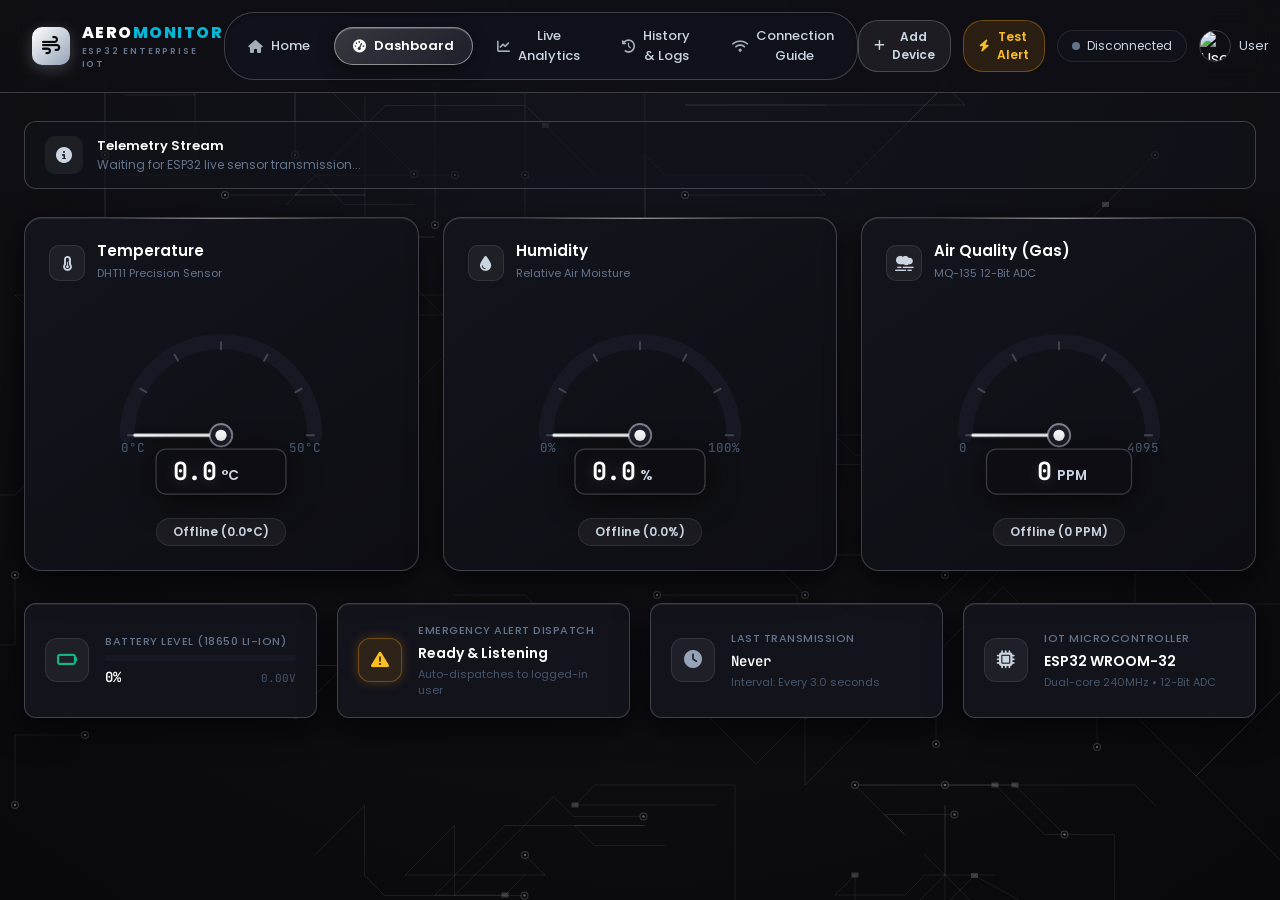
==== dashboard.html @ 39b9237c "Add files via upload" ====
<!DOCTYPE html>
<html lang="en">
<head>
    <meta charset="UTF-8">
    <meta name="viewport" content="width=device-width, initial-scale=1.0">
    <title>Air Quality Monitor - Enterprise Dashboard</title>
    <!-- Google Fonts -->
    <link href="https://fonts.googleapis.com/css2?family=Poppins:wght@300;400;500;600;700;800&family=JetBrains+Mono:wght@400;600;700&display=swap" rel="stylesheet">
    <!-- FontAwesome Icons -->
    <link rel="stylesheet" href="https://cdnjs.cloudflare.com/ajax/libs/font-awesome/6.5.0/css/all.min.css">
    <!-- Chart.js for Real-Time & Historical Graphs -->
    <script src="https://cdn.jsdelivr.net/npm/chart.js@4.4.2/dist/chart.umd.min.js"></script>
    <!-- EmailJS SDK -->
    <script type="text/javascript" src="https://cdn.jsdelivr.net/npm/@emailjs/browser@4/dist/email.min.js"></script>
    <link rel="stylesheet" href="css/style.css">
</head>
<body class="dashboard-page theme-silver" id="dashboardBody">
    <!-- Interactive Silver PCB Trace Canvas (Highlights Under Cursor) -->
    <canvas id="pcbCircuitCanvas" class="pcb-circuit-canvas"></canvas>

    <!-- Top Emergency Strobe Banner (Triggers in Black & Red Mode) -->
    <div class="emergency-bar" id="emergencyBar">
        <div class="emergency-content">
            <span class="emergency-siren"><i class="fas fa-triangle-exclamation"></i></span>
            <div class="emergency-text-group">
                <strong id="emergencyTitle">CRITICAL AIR EMERGENCY DETECTED!</strong>
                <span id="emergencySub">Dangerous environmental levels measured. Emergency alert dispatched to your email.</span>
            </div>
            <div class="emergency-actions">
                <button class="emergency-btn mute-btn" id="muteAlarmBtn" onclick="toggleMuteAudio()">
                    <i class="fas fa-volume-high" id="muteIcon"></i> <span id="muteText">Mute</span>
                </button>
            </div>
        </div>
    </div>

    <!-- Top Navigation Bar (Obsidian & Metallic Silver) -->
    <nav class="navbar" id="topNavbar">
        <div class="nav-brand">
            <div class="brand-logo-hex">
                <i class="fas fa-wind" id="brandIcon"></i>
            </div>
            <div class="brand-text">
                <span class="brand-title">AERO<span class="brand-highlight">MONITOR</span></span>
                <span class="brand-subtitle">ESP32 ENTERPRISE IOT</span>
            </div>
        </div>

        <!-- Center Navigation Tabs (Pill System) -->
        <div class="nav-tabs" id="navTabsContainer">
            <a href="index.html" class="nav-tab" style="text-decoration: none;" title="Return to Overview Home Page">
                <i class="fas fa-house"></i> <span>Home</span>
            </a>
            <button class="nav-tab active" id="tabDashboardBtn" onclick="switchDashboardTab('dashboard')">
                <i class="fas fa-gauge-high"></i> <span>Dashboard</span>
            </button>
            <button class="nav-tab" id="tabLiveStatsBtn" onclick="switchDashboardTab('liveStats')">
                <i class="fas fa-chart-line"></i> <span>Live Analytics</span>
            </button>
            <button class="nav-tab" id="tabHistoryBtn" onclick="switchDashboardTab('history')">
                <i class="fas fa-clock-rotate-left"></i> <span>History & Logs</span>
            </button>
            <button class="nav-tab" id="tabInstructionsBtn" onclick="switchDashboardTab('instructions')">
                <i class="fas fa-wifi"></i> <span>Connection Guide</span>
            </button>
        </div>

        <!-- Right Action Controls -->
        <div class="nav-right">
            <!-- Add Device Action Shortcut -->
            <button class="action-pill-btn add-device-btn" id="addDeviceBtn" onclick="switchDashboardTab('instructions')" title="Connect or pair a new device">
                <i class="fas fa-plus"></i> <span>Add Device</span>
            </button>

            <!-- Test Emergency Mode Simulation Toggle -->
            <button class="action-pill-btn sim-btn" id="simEmergencyBtn" onclick="toggleEmergencySimulation()" title="Preview Emergency Black & Red UI">
                <i class="fas fa-bolt"></i> <span>Test Alert</span>
            </button>

            <!-- Real-time Connection Status Indicator -->
            <div class="connection-status" id="connectionStatus">
                <span class="status-dot offline" id="mainStatusDot"></span>
                <span class="status-text" id="mainStatusText">Disconnected</span>
            </div>

            <!-- User Profile Box -->
            <div class="user-info" id="userInfo">
                <img id="userPhoto" src="https://ui-avatars.com/api/?name=User&background=1e293b&color=cbd5e1" alt="User" class="user-avatar">
                <span id="userName" class="user-name">User</span>
            </div>

            <!-- Logout Button -->
            <button class="logout-btn" onclick="signOutUser()" title="Sign Out">
                <i class="fas fa-right-from-bracket"></i>
            </button>
        </div>
    </nav>

    <!-- Main Content Area -->
    <main class="dashboard-content">

        <!-- ============================================
             TAB 1: LIVE DASHBOARD VIEW (GAUGES & SENSORS)
             ============================================ -->
        <div class="tab-pane active" id="viewDashboard">
            
            <!-- Real-time Status Banner -->
            <div class="status-banner" id="statusBanner">
                <div class="banner-icon-box">
                    <i class="fas fa-circle-info" id="bannerIcon"></i>
                </div>
                <div class="banner-text-box">
                    <strong id="bannerHeadline">Telemetry Stream</strong>
                    <span id="statusMessage">Waiting for ESP32 live sensor transmission...</span>
                </div>
            </div>

            <!-- Speedometer Gauges Section (Black & Metallic Silver Bezel) -->
            <section class="gauges-section">

                <!-- Temperature Speedometer Gauge -->
                <div class="gauge-card" id="tempCard">
                    <div class="card-metallic-glow"></div>
                    <div class="gauge-card-header">
                        <div class="gauge-header-left">
                            <span class="gauge-card-icon temp-icon"><i class="fas fa-temperature-half"></i></span>
                            <div class="gauge-title-group">
                                <h3>Temperature</h3>
                                <span class="gauge-subtitle">DHT11 Precision Sensor</span>
                            </div>
                        </div>
                        <span class="alert-indicator" id="tempAlertIndicator"><i class="fas fa-triangle-exclamation"></i> OVERHEAT</span>
                    </div>

                    <!-- Speedometer Arc & Needle Component -->
                    <div class="gauge-wrapper">
                        <svg class="gauge-svg" viewBox="0 0 200 160">
                            <defs>
                                <linearGradient id="silverBezelGrad" x1="0%" y1="0%" x2="100%" y2="100%">
                                    <stop offset="0%" stop-color="#ffffff" stop-opacity="0.3"/>
                                    <stop offset="50%" stop-color="#94a3b8" stop-opacity="0.1"/>
                                    <stop offset="100%" stop-color="#ffffff" stop-opacity="0.2"/>
                                </linearGradient>
                                <filter id="needleGlowSilver" x="-50%" y="-50%" width="200%" height="200%">
                                    <feDropShadow dx="0" dy="0" stdDeviation="2" flood-color="#ffffff" flood-opacity="0.6"/>
                                </filter>
                            </defs>

                            <!-- Outer Bezel Ring -->
                            <path class="gauge-bezel" d="M 21 105 A 79 79 0 0 1 179 105" />

                            <!-- Background Gauge Track -->
                            <path class="gauge-bg" d="M 25 105 A 75 75 0 0 1 175 105" />

                            <!-- Speedometer Graduation Tick Marks (30 deg intervals) -->
                            <g class="gauge-ticks">
                                <line x1="25" y1="105" x2="32" y2="105" class="tick" />
                                <line x1="35.0" y1="67.5" x2="41.1" y2="71.0" class="tick" />
                                <line x1="62.5" y1="40.0" x2="66.0" y2="46.1" class="tick" />
                                <line x1="100" y1="30" x2="100" y2="37" class="tick" />
                                <line x1="137.5" y1="40.0" x2="134.0" y2="46.1" class="tick" />
                                <line x1="165.0" y1="67.5" x2="158.9" y2="71.0" class="tick" />
                                <line x1="175" y1="105" x2="168" y2="105" class="tick" />
                            </g>

                            <!-- Active Value Filled Arc -->
                            <path class="gauge-fill temp-fill" id="tempFill" d="M 25 105 A 75 75 0 0 1 175 105" />

                            <!-- Rotating Speedometer Needle with Chrome Hub -->
                            <line class="gauge-needle" id="tempNeedle" x1="100" y1="105" x2="100" y2="36" />
                            <circle class="gauge-center-outer" cx="100" cy="105" r="9" />
                            <circle class="gauge-center" cx="100" cy="105" r="4.5" />

                            <!-- Min / Max Calibration Legend -->
                            <text x="20" y="118" class="gauge-scale-label">0°C</text>
                            <text x="180" y="118" class="gauge-scale-label" text-anchor="end">50°C</text>

                            <!-- Perfectly Centered Digital Readout Display Plate -->
                            <g class="gauge-readout-plate">
                                <rect x="48" y="116" width="104" height="36" rx="8" class="gauge-display-plate" />
                                <text x="96" y="141" class="gauge-display-val font-mono" id="tempValue" text-anchor="end">0.0</text>
                                <text x="100" y="141" class="gauge-display-unit" text-anchor="start">°C</text>
                            </g>
                        </svg>
                    </div>

                    <!-- Status Evaluation Badge -->
                    <div class="gauge-footer">
                        <span class="gauge-status" id="tempStatus">Offline (0.0°C)</span>
                    </div>
                </div>

                <!-- Humidity Speedometer Gauge -->
                <div class="gauge-card" id="humidCard">
                    <div class="card-metallic-glow"></div>
                    <div class="gauge-card-header">
                        <div class="gauge-header-left">
                            <span class="gauge-card-icon humid-icon"><i class="fas fa-droplet"></i></span>
                            <div class="gauge-title-group">
                                <h3>Humidity</h3>
                                <span class="gauge-subtitle">Relative Air Moisture</span>
                            </div>
                        </div>
                        <span class="alert-indicator" id="humidAlertIndicator"><i class="fas fa-triangle-exclamation"></i> HIGH</span>
                    </div>

                    <div class="gauge-wrapper">
                        <svg class="gauge-svg" viewBox="0 0 200 160">
                            <!-- Outer Bezel Ring -->
                            <path class="gauge-bezel" d="M 21 105 A 79 79 0 0 1 179 105" />

                            <!-- Background Gauge Track -->
                            <path class="gauge-bg" d="M 25 105 A 75 75 0 0 1 175 105" />

                            <!-- Speedometer Graduation Tick Marks -->
                            <g class="gauge-ticks">
                                <line x1="25" y1="105" x2="32" y2="105" class="tick" />
                                <line x1="35.0" y1="67.5" x2="41.1" y2="71.0" class="tick" />
                                <line x1="62.5" y1="40.0" x2="66.0" y2="46.1" class="tick" />
                                <line x1="100" y1="30" x2="100" y2="37" class="tick" />
                                <line x1="137.5" y1="40.0" x2="134.0" y2="46.1" class="tick" />
                                <line x1="165.0" y1="67.5" x2="158.9" y2="71.0" class="tick" />
                                <line x1="175" y1="105" x2="168" y2="105" class="tick" />
                            </g>

                            <!-- Active Value Filled Arc -->
                            <path class="gauge-fill humid-fill" id="humidFill" d="M 25 105 A 75 75 0 0 1 175 105" />

                            <!-- Rotating Speedometer Needle with Chrome Hub -->
                            <line class="gauge-needle" id="humidNeedle" x1="100" y1="105" x2="100" y2="36" />
                            <circle class="gauge-center-outer" cx="100" cy="105" r="9" />
                            <circle class="gauge-center" cx="100" cy="105" r="4.5" />

                            <!-- Min / Max Calibration Legend -->
                            <text x="20" y="118" class="gauge-scale-label">0%</text>
                            <text x="180" y="118" class="gauge-scale-label" text-anchor="end">100%</text>

                            <!-- Perfectly Centered Digital Readout Display Plate -->
                            <g class="gauge-readout-plate">
                                <rect x="48" y="116" width="104" height="36" rx="8" class="gauge-display-plate" />
                                <text x="96" y="141" class="gauge-display-val font-mono" id="humidValue" text-anchor="end">0.0</text>
                                <text x="100" y="141" class="gauge-display-unit" text-anchor="start">%</text>
                            </g>
                        </svg>
                    </div>

                    <div class="gauge-footer">
                        <span class="gauge-status" id="humidStatus">Offline (0.0%)</span>
                    </div>
                </div>

                <!-- Gas / Air Quality Speedometer Gauge -->
                <div class="gauge-card" id="gasCard">
                    <div class="card-metallic-glow"></div>
                    <div class="gauge-card-header">
                        <div class="gauge-header-left">
                            <span class="gauge-card-icon gas-icon"><i class="fas fa-smog"></i></span>
                            <div class="gauge-title-group">
                                <h3>Air Quality (Gas)</h3>
                                <span class="gauge-subtitle">MQ-135 12-Bit ADC</span>
                            </div>
                        </div>
                        <span class="alert-indicator" id="gasAlertIndicator"><i class="fas fa-skull-crossbones"></i> HAZARD</span>
                    </div>

                    <div class="gauge-wrapper">
                        <svg class="gauge-svg" viewBox="0 0 200 160">
                            <!-- Outer Bezel Ring -->
                            <path class="gauge-bezel" d="M 21 105 A 79 79 0 0 1 179 105" />

                            <!-- Background Gauge Track -->
                            <path class="gauge-bg" d="M 25 105 A 75 75 0 0 1 175 105" />

                            <!-- Speedometer Graduation Tick Marks -->
                            <g class="gauge-ticks">
                                <line x1="25" y1="105" x2="32" y2="105" class="tick" />
                                <line x1="35.0" y1="67.5" x2="41.1" y2="71.0" class="tick" />
                                <line x1="62.5" y1="40.0" x2="66.0" y2="46.1" class="tick" />
                                <line x1="100" y1="30" x2="100" y2="37" class="tick" />
                                <line x1="137.5" y1="40.0" x2="134.0" y2="46.1" class="tick" />
                                <line x1="165.0" y1="67.5" x2="158.9" y2="71.0" class="tick" />
                                <line x1="175" y1="105" x2="168" y2="105" class="tick" />
                            </g>

                            <!-- Active Value Filled Arc -->
                            <path class="gauge-fill gas-fill" id="gasFill" d="M 25 105 A 75 75 0 0 1 175 105" />

                            <!-- Rotating Speedometer Needle with Chrome Hub -->
                            <line class="gauge-needle" id="gasNeedle" x1="100" y1="105" x2="100" y2="36" />
                            <circle class="gauge-center-outer" cx="100" cy="105" r="9" />
                            <circle class="gauge-center" cx="100" cy="105" r="4.5" />

                            <!-- Min / Max Calibration Legend -->
                            <text x="20" y="118" class="gauge-scale-label">0</text>
                            <text x="180" y="118" class="gauge-scale-label" text-anchor="end">4095</text>

                            <!-- Perfectly Centered Digital Readout Display Plate -->
                            <g class="gauge-readout-plate">
                                <rect x="42" y="116" width="116" height="36" rx="8" class="gauge-display-plate" />
                                <text x="94" y="141" class="gauge-display-val font-mono" id="gasValue" text-anchor="end">0</text>
                                <text x="98" y="141" class="gauge-display-unit" text-anchor="start">PPM</text>
                            </g>
                        </svg>
                    </div>

                    <div class="gauge-footer">
                        <span class="gauge-status" id="gasStatus">Offline (0 PPM)</span>
                    </div>
                </div>

            </section>

            <!-- System Diagnostics & Hardware Info Cards -->
            <section class="info-section">
                <!-- Battery Level Card -->
                <div class="info-card">
                    <div class="info-icon battery-icon">
                        <i class="fas fa-battery-empty" id="batteryIcon"></i>
                    </div>
                    <div class="info-details">
                        <span class="info-label">Battery Level (18650 Li-ion)</span>
                        <div class="battery-bar-container">
                            <div class="battery-bar" id="batteryBar" style="width: 0%"></div>
                        </div>
                        <div class="info-flex-row">
                            <span class="info-value font-mono" id="batteryValue">0%</span>
                            <span class="info-subtext font-mono" id="batteryVoltage">0.00V</span>
                        </div>
                    </div>
                </div>

                <!-- Emergency Alert Dispatch Card -->
                <div class="info-card" id="dispatchInfoCard">
                    <div class="info-icon emergency-dispatch-icon" id="dispatchIconBox">
                        <i class="fas fa-triangle-exclamation" id="dispatchAlertIcon"></i>
                    </div>
                    <div class="info-details">
                        <span class="info-label">Emergency Alert Dispatch</span>
                        <span class="info-value email-value" id="emailDispatchStatus">Ready & Listening</span>
                        <span class="info-subtext" id="emailRecipientSub">Auto-dispatches to logged-in user</span>
                    </div>
                </div>

                <!-- Last Sync Timestamp Card -->
                <div class="info-card">
                    <div class="info-icon clock-icon">
                        <i class="fas fa-clock"></i>
                    </div>
                    <div class="info-details">
                        <span class="info-label">Last Transmission</span>
                        <span class="info-value font-mono" id="lastUpdated">Never</span>
                        <span class="info-subtext">Interval: Every 3.0 seconds</span>
                    </div>
                </div>

                <!-- ESP32 Device Hardware Card -->
                <div class="info-card">
                    <div class="info-icon chip-icon">
                        <i class="fas fa-microchip"></i>
                    </div>
                    <div class="info-details">
                        <span class="info-label">IoT Microcontroller</span>
                        <span class="info-value">ESP32 WROOM-32</span>
                        <span class="info-subtext">Dual-core 240MHz • 12-Bit ADC</span>
                    </div>
                </div>
            </section>
        </div>

        <!-- ============================================
             TAB 2: REAL-TIME LIVE STATS & GRAPHS
             ============================================ -->
        <div class="tab-pane" id="viewLiveStats" style="display: none;">
            <div class="section-top-bar">
                <div class="section-title-group">
                    <span class="section-badge"><i class="fas fa-chart-line"></i> Real-Time Telemetry</span>
                    <h2>Live Sensor Stream Analytics</h2>
                    <p>Live, continuous time-series stream plotted every 3 seconds directly from ESP32.</p>
                </div>
                <div class="stream-status-pill">
                    <span class="pulse-ring"></span>
                    <span>Live 3s Sampling</span>
                </div>
            </div>

            <!-- Real-time Summary Stat Metric Cards -->
            <div class="stats-metric-grid">
                <div class="stat-card">
                    <span class="stat-card-label">Current Gas Level</span>
                    <div class="stat-card-value font-mono" id="statCurrentGas">-- <small>PPM</small></div>
                    <div class="stat-card-footer">
                        <span>Min: <b class="font-mono" id="statMinGas">--</b></span>
                        <span>Max: <b class="font-mono" id="statMaxGas">--</b></span>
                        <span>Avg: <b class="font-mono" id="statAvgGas">--</b></span>
                    </div>
                </div>

                <div class="stat-card">
                    <span class="stat-card-label">Current Temperature</span>
                    <div class="stat-card-value font-mono" id="statCurrentTemp">-- <small>°C</small></div>
                    <div class="stat-card-footer">
                        <span>Min: <b class="font-mono" id="statMinTemp">--</b></span>
                        <span>Max: <b class="font-mono" id="statMaxTemp">--</b></span>
                        <span>Avg: <b class="font-mono" id="statAvgTemp">--</b></span>
                    </div>
                </div>

                <div class="stat-card">
                    <span class="stat-card-label">Current Humidity</span>
                    <div class="stat-card-value font-mono" id="statCurrentHumid">-- <small>%</small></div>
                    <div class="stat-card-footer">
                        <span>Min: <b class="font-mono" id="statMinHumid">--</b></span>
                        <span>Max: <b class="font-mono" id="statMaxHumid">--</b></span>
                        <span>Avg: <b class="font-mono" id="statAvgHumid">--</b></span>
                    </div>
                </div>

                <div class="stat-card">
                    <span class="stat-card-label">Safety Status</span>
                    <div class="stat-card-value" id="statSafetyState">OPTIMAL</div>
                    <div class="stat-card-footer">
                        <span id="statEmergencyCount">Incidents Today: <b>0</b></span>
                    </div>
                </div>
            </div>

            <!-- Real-Time Interactive Chart Container -->
            <div class="chart-panel">
                <div class="chart-panel-header">
                    <div class="chart-title">
                        <i class="fas fa-wave-square"></i>
                        <span>Live Sensor Waveform (Last 30 Data Points)</span>
                    </div>
                    <div class="chart-legend-custom">
                        <span class="legend-chip temp-chip"><i class="fas fa-circle"></i> Temp (°C)</span>
                        <span class="legend-chip humid-chip"><i class="fas fa-circle"></i> Humidity (%)</span>
                        <span class="legend-chip gas-chip"><i class="fas fa-circle"></i> Gas (PPM)</span>
                    </div>
                </div>
                <div class="chart-canvas-box">
                    <canvas id="liveStreamingChart"></canvas>
                </div>
            </div>
        </div>

        <!-- ============================================
             TAB 3: HISTORY & INCIDENT LOGS
             ============================================ -->
        <div class="tab-pane" id="viewHistory" style="display: none;">
            <div class="section-top-bar">
                <div class="section-title-group">
                    <span class="section-badge"><i class="fas fa-database"></i> Historical Archive</span>
                    <h2>Telemetry History & Safety Logs</h2>
                    <p>Aggregated sensor trends, safety thresholds, and chronological incident audit records.</p>
                </div>
                <!-- Range Selector Filter Pills -->
                <div class="time-filter-group" id="timeFilterGroup">
                    <button class="filter-pill active" id="btnFilter1h" data-range="1h" onclick="setHistoryRange('1h')">
                        <i class="fas fa-clock"></i> <span>1 Hour</span>
                    </button>
                    <button class="filter-pill" id="btnFilter6h" data-range="6h" onclick="setHistoryRange('6h')">
                        <i class="fas fa-clock"></i> <span>6 Hours</span>
                    </button>
                    <button class="filter-pill" id="btnFilter24h" data-range="24h" onclick="setHistoryRange('24h')">
                        <i class="fas fa-calendar-day"></i> <span>24 Hours</span>
                    </button>
                    <button class="filter-pill btn-clear" id="btnFilterClear" onclick="clearHistoryLog()">
                        <i class="fas fa-trash-can"></i> <span>Clear</span>
                    </button>
                </div>
            </div>

            <!-- Historical Trend Chart -->
            <div class="chart-panel" style="margin-bottom: 28px;">
                <div class="chart-panel-header">
                    <div class="chart-title">
                        <i class="fas fa-chart-area"></i>
                        <span>Environmental History Trend</span>
                    </div>
                    <span class="chart-timestamp font-mono" id="historyRangeLabel">Showing session data</span>
                </div>
                <div class="chart-canvas-box">
                    <canvas id="historicalChart"></canvas>
                </div>
            </div>

            <!-- Incident Log Data Table -->
            <div class="log-panel">
                <div class="log-panel-header">
                    <div class="log-title">
                        <i class="fas fa-clipboard-list"></i>
                        <span>Audit Log & Event Ledger</span>
                    </div>
                    <span class="log-counter font-mono" id="logRecordCount">0 Records Recorded</span>
                </div>
                <div class="table-scroll-hint mobile-only">
                    <i class="fas fa-arrows-left-right"></i> <span>Swipe horizontally to view full ledger</span>
                </div>
                <div class="log-table-wrapper">
                    <table class="log-table">
                        <thead>
                            <tr>
                                <th>Timestamp</th>
                                <th>Status Event</th>
                                <th>Gas (PPM)</th>
                                <th>Temperature</th>
                                <th>Humidity</th>
                                <th>Battery</th>
                                <th>Action Taken</th>
                            </tr>
                        </thead>
                        <tbody id="incidentLogTbody">
                            <tr class="log-empty-row">
                                <td colspan="7">No emergency incidents registered yet. System operating within safe baseline parameters.</td>
                            </tr>
                        </tbody>
                    </table>
                </div>
            </div>
        </div>

        <!-- ============================================
             TAB 4: CONNECTION GUIDE (STEP-BY-STEP)
             ============================================ -->
        <div class="tab-pane" id="viewInstructions" style="display: none;">
            <div class="instructions-header">
                <div class="instructions-badge"><i class="fas fa-satellite-dish"></i> Hardware Pairing Guide</div>
                <h2>ESP32 Device Connection Guide</h2>
                <p>Follow these 3 simple wireless steps to pair your Air Quality Monitor with your Wi-Fi network.</p>
            </div>

            <div class="instructions-grid">
                <!-- Step 1 -->
                <div class="instruction-card">
                    <div class="instruction-step-num font-mono">01</div>
                    <div class="instruction-icon-wrap power-wrap">
                        <i class="fas fa-power-off"></i>
                    </div>
                    <h3>Power ON Device</h3>
                    <p>Slide the physical battery power switch on your monitor to <strong>ON</strong>.</p>
                    <div class="instruction-tip">
                        <i class="fas fa-circle-info"></i>
                        <span>If switching to a new router, hold the built-in <strong>BOOT</strong> button on the ESP32 board for 3 seconds to erase saved Wi-Fi.</span>
                    </div>
                </div>

                <!-- Step 2 -->
                <div class="instruction-card">
                    <div class="instruction-step-num font-mono">02</div>
                    <div class="instruction-icon-wrap wifi-wrap">
                        <i class="fas fa-wifi"></i>
                    </div>
                    <h3>Join Setup Hotspot</h3>
                    <p>On your laptop or mobile phone, open your Wi-Fi menu and connect to the temporary device network:</p>
                    <div class="instruction-hotspot-pill">
                        <i class="fas fa-broadcast-tower"></i>
                        <code class="font-mono">AirQuality-Setup</code>
                    </div>
                    <div class="instruction-tip">
                        <i class="fas fa-shield-halved"></i>
                        <span>No password required for the setup hotspot.</span>
                    </div>
                </div>

                <!-- Step 3 -->
                <div class="instruction-card">
                    <div class="instruction-step-num font-mono">03</div>
                    <div class="instruction-icon-wrap config-wrap">
                        <i class="fas fa-sliders"></i>
                    </div>
                    <h3>Configure Network</h3>
                    <p>The configuration portal opens automatically. If it does not, click the direct portal link below:</p>
                    <a href="http://192.168.4.1" target="_blank" class="instruction-link-btn">
                        <i class="fas fa-arrow-up-right-from-square"></i> Open Setup Portal (192.168.4.1)
                    </a>
                    <div class="instruction-tip">
                        <i class="fas fa-check-circle"></i>
                        <span>Select your home Wi-Fi name, type your password, and click <strong>Save</strong>. The ESP32 will permanently store it and connect!</span>
                    </div>
                </div>
            </div>

            <!-- Live Pairing Status Card -->
            <div class="instructions-live-card">
                <div class="live-card-left">
                    <span class="status-dot offline" id="instructionStatusDot"></span>
                    <div>
                        <strong id="instructionStatusTitle">Waiting for Device Connection</strong>
                        <span id="instructionStatusDesc">Once the ESP32 connects to your Wi-Fi, it will instantly link here.</span>
                    </div>
                </div>
                <button class="live-card-btn" onclick="switchDashboardTab('dashboard')">
                    <span>View Live Dashboard</span> <i class="fas fa-arrow-right"></i>
                </button>
            </div>
        </div>

    </main>

    <!-- Email Notification Toast Floating Box -->
    <div class="email-toast" id="emailToast">
        <i class="fas fa-envelope-circle-check"></i>
        <div class="toast-text">
            <strong>Emergency Email Dispatched</strong>
            <span id="emailToastAddress">Sent alert to user@gmail.com</span>
        </div>
    </div>

    <!-- Official Emergency Alarm Audio Element -->
    <audio id="emergencyAudio" src="audio/alert.mp3" preload="auto" loop style="display:none;"></audio>

    <!-- Firebase SDKs -->
    <script src="https://www.gstatic.com/firebasejs/10.12.0/firebase-app-compat.js"></script>
    <script src="https://www.gstatic.com/firebasejs/10.12.0/firebase-auth-compat.js"></script>
    <script src="https://www.gstatic.com/firebasejs/10.12.0/firebase-database-compat.js"></script>
    <script src="js/firebase-config.js"></script>
    <script src="js/auth.js"></script>
    <script src="js/pcb-canvas.js"></script>
    <script src="js/dashboard.js"></script>
</body>
</html>
---- css/style.css ----
/* ==========================================================================
   AEROMONITOR ENTERPRISE - Black & Silver Luxury IoT Stylesheet
   Dual State: Obsidian Black & Metallic Silver (Normal)
               Blood Red & Crimson Strobe (Emergency Hazard)
   ========================================================================== */

/* ---------- CSS Custom Properties ---------- */
:root {
    /* Normal State: Obsidian & Metallic Silver / Platinum */
    --bg-base: #08080b;
    --bg-surface: #0f0f15;
    --bg-card: #13131c;
    --bg-card-hover: #181824;
    --bg-card-glass: rgba(19, 19, 28, 0.75);

    --border-subtle: rgba(226, 232, 240, 0.10);
    --border-silver: rgba(226, 232, 240, 0.22);
    --border-silver-bright: rgba(255, 255, 255, 0.45);

    --text-primary: #f8fafc;
    --text-silver: #cbd5e1;
    --text-muted: #64748b;
    --text-dim: #475569;

    --silver-glow: rgba(255, 255, 255, 0.15);
    --silver-needle: #f8fafc;
    --silver-bezel: rgba(226, 232, 240, 0.35);

    --accent-emerald: #10b981;
    --accent-cyan: #06b6d4;
    --accent-amber: #f59e0b;
    --accent-red: #ef4444;

    --radius-lg: 18px;
    --radius-md: 12px;
    --radius-sm: 8px;
    --shadow-card: 0 10px 32px rgba(0, 0, 0, 0.7), inset 0 1px 0 rgba(255, 255, 255, 0.08);

    /* Emergency Mode Palette (Black & Blood Red) */
    --emergency-bg-1: #220307;
    --emergency-bg-2: #0e0103;
    --emergency-red: #ef4444;
    --emergency-crimson: #ff1744;
    --emergency-glow: rgba(255, 23, 68, 0.85);
    --emergency-border: rgba(255, 23, 68, 0.65);
}

/* ---------- Global Reset & Base ---------- */
*, *::before, *::after {
    margin: 0;
    padding: 0;
    box-sizing: border-box;
}

body {
    font-family: 'Poppins', sans-serif;
    background-color: var(--bg-base);
    color: var(--text-primary);
    min-height: 100vh;
    overflow-x: hidden;
    line-height: 1.5;
    transition: background 0.8s cubic-bezier(0.16, 1, 0.3, 1), box-shadow 0.8s ease;
}

.font-mono {
    font-family: 'JetBrains Mono', monospace !important;
}

/* ==========================================================================
   MATTE OBSIDIAN PCB BACKGROUND WITH SILVER CIRCUIT WIRE PATHS
   ========================================================================== */
:root {
    --pcb-trace-svg: url("data:image/svg+xml,%3Csvg xmlns='http://www.w3.org/2000/svg' width='260' height='260' viewBox='0 0 260 260'%3E%3Cpath d='M 0 45 L 55 45 L 80 70 L 155 70 L 180 45 L 260 45' fill='none' stroke='rgba(226,232,240,0.11)' stroke-width='1.2' stroke-linecap='round'/%3E%3Cpath d='M 45 0 L 45 35 L 25 55 L 25 180 L 45 200 L 45 260' fill='none' stroke='rgba(226,232,240,0.08)' stroke-width='1.2' stroke-linecap='round'/%3E%3Cpath d='M 195 0 L 195 90 L 160 125 L 90 125 L 60 155 L 60 260' fill='none' stroke='rgba(226,232,240,0.11)' stroke-width='1.2' stroke-linecap='round'/%3E%3Cpath d='M 0 195 L 80 195 L 105 170 L 175 170 L 205 200 L 260 200' fill='none' stroke='rgba(226,232,240,0.09)' stroke-width='1.2' stroke-linecap='round'/%3E%3Cpath d='M 155 70 L 155 105 L 140 120' fill='none' stroke='rgba(226,232,240,0.07)' stroke-width='1.2'/%3E%3Cpath d='M 90 125 L 90 95 L 105 80 L 120 80' fill='none' stroke='rgba(226,232,240,0.07)' stroke-width='1.2'/%3E%3Cpath d='M 195 90 L 225 90 L 240 105 L 240 155 L 225 170' fill='none' stroke='rgba(226,232,240,0.07)' stroke-width='1.2'/%3E%3Ccircle cx='80' cy='70' r='3.8' fill='%2308080c' stroke='rgba(226,232,240,0.35)' stroke-width='1.4'/%3E%3Ccircle cx='80' cy='70' r='1.2' fill='rgba(226,232,240,0.6)'/%3E%3Ccircle cx='180' cy='45' r='3.8' fill='%2308080c' stroke='rgba(226,232,240,0.35)' stroke-width='1.4'/%3E%3Ccircle cx='180' cy='45' r='1.2' fill='rgba(226,232,240,0.6)'/%3E%3Ccircle cx='25' cy='55' r='3.2' fill='%2308080c' stroke='rgba(226,232,240,0.25)' stroke-width='1.2'/%3E%3Ccircle cx='25' cy='180' r='3.2' fill='%2308080c' stroke='rgba(226,232,240,0.25)' stroke-width='1.2'/%3E%3Ccircle cx='160' cy='125' r='3.8' fill='%2308080c' stroke='rgba(226,232,240,0.35)' stroke-width='1.4'/%3E%3Ccircle cx='160' cy='125' r='1.2' fill='rgba(226,232,240,0.6)'/%3E%3Ccircle cx='105' cy='170' r='3.2' fill='%2308080c' stroke='rgba(226,232,240,0.25)' stroke-width='1.2'/%3E%3Ccircle cx='205' cy='200' r='3.8' fill='%2308080c' stroke='rgba(226,232,240,0.35)' stroke-width='1.4'/%3E%3Ccircle cx='205' cy='200' r='1.2' fill='rgba(226,232,240,0.6)'/%3E%3Crect x='118' y='25' width='9' height='4.5' rx='1' fill='rgba(226,232,240,0.18)' stroke='rgba(226,232,240,0.32)' stroke-width='0.8'/%3E%3Crect x='118' y='33' width='9' height='4.5' rx='1' fill='rgba(226,232,240,0.18)' stroke='rgba(226,232,240,0.32)' stroke-width='0.8'/%3E%3Crect x='210' y='120' width='4.5' height='8' rx='1' fill='rgba(226,232,240,0.16)' stroke='rgba(226,232,240,0.28)' stroke-width='0.8'/%3E%3Crect x='218' y='120' width='4.5' height='8' rx='1' fill='rgba(226,232,240,0.16)' stroke='rgba(226,232,240,0.28)' stroke-width='0.8'/%3E%3C/svg%3E");

    --pcb-trace-emergency-svg: url("data:image/svg+xml,%3Csvg xmlns='http://www.w3.org/2000/svg' width='260' height='260' viewBox='0 0 260 260'%3E%3Cpath d='M 0 45 L 55 45 L 80 70 L 155 70 L 180 45 L 260 45' fill='none' stroke='rgba(255,23,68,0.15)' stroke-width='1.2' stroke-linecap='round'/%3E%3Cpath d='M 45 0 L 45 35 L 25 55 L 25 180 L 45 200 L 45 260' fill='none' stroke='rgba(255,23,68,0.12)' stroke-width='1.2' stroke-linecap='round'/%3E%3Cpath d='M 195 0 L 195 90 L 160 125 L 90 125 L 60 155 L 60 260' fill='none' stroke='rgba(255,23,68,0.15)' stroke-width='1.2' stroke-linecap='round'/%3E%3Cpath d='M 0 195 L 80 195 L 105 170 L 175 170 L 205 200 L 260 200' fill='none' stroke='rgba(255,23,68,0.13)' stroke-width='1.2' stroke-linecap='round'/%3E%3Ccircle cx='80' cy='70' r='3.8' fill='%23170205' stroke='rgba(255,23,68,0.5)' stroke-width='1.4'/%3E%3Ccircle cx='80' cy='70' r='1.2' fill='%23ff1744'/%3E%3Ccircle cx='180' cy='45' r='3.8' fill='%23170205' stroke='rgba(255,23,68,0.5)' stroke-width='1.4'/%3E%3Ccircle cx='180' cy='45' r='1.2' fill='%23ff1744'/%3E%3Ccircle cx='160' cy='125' r='3.8' fill='%23170205' stroke='rgba(255,23,68,0.5)' stroke-width='1.4'/%3E%3Ccircle cx='160' cy='125' r='1.2' fill='%23ff1744'/%3E%3C/svg%3E");
}

/* Fullscreen Interactive PCB Circuit Canvas */
.pcb-circuit-canvas {
    position: fixed;
    top: 0;
    left: 0;
    width: 100vw;
    height: 100vh;
    pointer-events: none;
    z-index: 0;
}

/* Normal Matte Theme with Interactive Silver PCB Circuit Wire Paths */
body.theme-silver,
body.home-page,
body.login-page {
    background-color: #07070a;
    background-image: 
        radial-gradient(circle at 50% 0%, rgba(26, 26, 38, 0.7) 0%, rgba(13, 13, 18, 0.95) 55%, #060608 100%);
    background-repeat: no-repeat;
    background-size: 100% 1200px;
    background-attachment: scroll;
}

/* Emergency Blood Red Matte PCB Theme */
body.emergency-mode {
    background-color: #0a0102 !important;
    background-image: 
        radial-gradient(circle at 50% -10%, #35040b 0%, #150205 50%, #060102 100%) !important;
    background-repeat: no-repeat !important;
    background-size: 100% 1200px !important;
    background-attachment: scroll !important;
    box-shadow: inset 0 0 140px rgba(255, 23, 68, 0.45) !important;
    animation: screenStrobeVignette 2s ease-in-out infinite alternate;
}

@keyframes screenStrobeVignette {
    0% { box-shadow: inset 0 0 100px rgba(255, 23, 68, 0.35); }
    100% { box-shadow: inset 0 0 170px rgba(255, 23, 68, 0.65); }
}

body.emergency-mode .navbar {
    background: rgba(22, 3, 7, 0.95) !important;
    border-bottom: 1px solid var(--emergency-border) !important;
    box-shadow: 0 4px 30px rgba(255, 23, 68, 0.35);
}

body.emergency-mode .brand-logo-hex {
    background: linear-gradient(135deg, #b91c1c, #ff1744) !important;
    box-shadow: 0 0 20px var(--emergency-glow) !important;
}

body.emergency-mode .brand-highlight {
    color: var(--emergency-crimson) !important;
    text-shadow: 0 0 12px rgba(255, 23, 68, 0.6);
}

/* ==========================================================================
   TOP EMERGENCY STROBE BAR
   ========================================================================== */
.emergency-bar {
    display: none;
    background: linear-gradient(90deg, #7f1d1d 0%, #dc2626 50%, #7f1d1d 100%);
    color: #ffffff;
    padding: 12px 24px;
    box-shadow: 0 4px 25px rgba(239, 68, 68, 0.7);
    position: sticky;
    top: 0;
    z-index: 1000;
    animation: emergencyBarPulse 1.2s infinite alternate;
}

body.emergency-mode .emergency-bar {
    display: block;
}

@keyframes emergencyBarPulse {
    0% { background: linear-gradient(90deg, #7f1d1d, #ef4444, #7f1d1d); }
    100% { background: linear-gradient(90deg, #b91c1c, #ff1744, #b91c1c); }
}

.emergency-content {
    max-width: 1280px;
    margin: 0 auto;
    display: flex;
    align-items: center;
    justify-content: space-between;
    gap: 16px;
    flex-wrap: wrap;
}

.emergency-siren {
    font-size: 24px;
    color: #fff;
    animation: sirenStrobe 0.5s infinite alternate;
}

@keyframes sirenStrobe {
    0% { transform: scale(1); filter: drop-shadow(0 0 4px #fff); }
    100% { transform: scale(1.25); filter: drop-shadow(0 0 16px #fff); }
}

.emergency-text-group {
    flex: 1;
    display: flex;
    flex-direction: column;
}

.emergency-text-group strong {
    font-size: 13px;
    letter-spacing: 0.8px;
    text-transform: uppercase;
    font-weight: 700;
}

.emergency-text-group span {
    font-size: 12px;
    opacity: 0.92;
}

.emergency-actions .mute-btn {
    background: #ffffff;
    color: #991b1b;
    border: none;
    padding: 6px 16px;
    border-radius: 20px;
    font-size: 12px;
    font-weight: 700;
    cursor: pointer;
    transition: all 0.2s ease;
    display: inline-flex;
    align-items: center;
    gap: 6px;
}

.emergency-actions .mute-btn:hover {
    transform: scale(1.05);
    background: #f1f5f9;
}

/* ==========================================================================
   TOP NAVIGATION BAR
   ========================================================================== */
.navbar {
    display: flex;
    justify-content: space-between;
    align-items: center;
    padding: 12px 32px;
    background: rgba(15, 15, 21, 0.85);
    border-bottom: 1px solid var(--border-silver);
    position: sticky;
    top: 0;
    z-index: 100;
    backdrop-filter: blur(14px);
    transition: all 0.4s ease;
}

/* Brand */
.nav-brand {
    display: flex;
    align-items: center;
    gap: 12px;
}

.brand-logo-hex {
    width: 38px;
    height: 38px;
    background: linear-gradient(135deg, #ffffff 0%, #94a3b8 100%);
    border-radius: 10px;
    display: flex;
    align-items: center;
    justify-content: center;
    color: #09090b;
    font-size: 18px;
    box-shadow: 0 4px 16px rgba(255, 255, 255, 0.2);
    transition: all 0.4s ease;
}

.brand-text {
    display: flex;
    flex-direction: column;
}

.brand-title {
    font-size: 16px;
    font-weight: 800;
    letter-spacing: 1.5px;
    color: #ffffff;
}

.brand-highlight {
    color: var(--accent-cyan);
    transition: color 0.4s ease;
}

.brand-subtitle {
    font-size: 9px;
    font-weight: 600;
    letter-spacing: 1.8px;
    color: var(--text-muted);
}

/* Center Tabs (Pill System) */
.nav-tabs {
    display: flex;
    align-items: center;
    gap: 6px;
    background: rgba(20, 20, 30, 0.7);
    border: 1px solid var(--border-silver);
    padding: 5px;
    border-radius: 30px;
    box-shadow: inset 0 1px 3px rgba(0, 0, 0, 0.4);
}

.nav-tab {
    display: flex;
    align-items: center;
    gap: 8px;
    padding: 8px 18px;
    border: none;
    background: transparent;
    color: var(--text-silver);
    font-family: inherit;
    font-size: 13px;
    font-weight: 500;
    border-radius: 20px;
    cursor: pointer;
    transition: all 0.25s cubic-bezier(0.16, 1, 0.3, 1);
}

.nav-tab i {
    font-size: 13px;
    opacity: 0.8;
}

.nav-tab:hover {
    color: #ffffff;
    background: rgba(255, 255, 255, 0.06);
}

.nav-tab.active {
    background: linear-gradient(135deg, rgba(255, 255, 255, 0.16) 0%, rgba(203, 213, 225, 0.08) 100%);
    border: 1px solid var(--border-silver-bright);
    color: #ffffff;
    font-weight: 600;
    box-shadow: 0 4px 16px rgba(0, 0, 0, 0.5), inset 0 1px 0 rgba(255, 255, 255, 0.2);
}

.nav-tab.active i {
    color: #ffffff;
    opacity: 1;
}

/* Right Nav Actions */
.nav-right {
    display: flex;
    align-items: center;
    gap: 12px;
}

.action-pill-btn {
    display: inline-flex;
    align-items: center;
    gap: 7px;
    padding: 7px 15px;
    border-radius: 20px;
    font-family: inherit;
    font-size: 12px;
    font-weight: 600;
    cursor: pointer;
    transition: all 0.25s ease;
}

.add-device-btn {
    background: rgba(255, 255, 255, 0.06);
    border: 1px solid var(--border-silver);
    color: var(--text-silver);
}

.add-device-btn:hover {
    background: rgba(255, 255, 255, 0.14);
    border-color: #ffffff;
    color: #ffffff;
    transform: translateY(-1px);
    box-shadow: 0 4px 14px rgba(255, 255, 255, 0.15);
}

.sim-btn {
    background: rgba(245, 158, 11, 0.12);
    border: 1px solid rgba(245, 158, 11, 0.35);
    color: #fbbf24;
}

.sim-btn:hover {
    background: rgba(245, 158, 11, 0.25);
    color: #ffffff;
    transform: translateY(-1px);
}

.sim-btn.active {
    background: var(--emergency-crimson);
    color: #ffffff;
    border-color: #ff8095;
    animation: simPulse 1s infinite alternate;
}

@keyframes simPulse {
    0% { box-shadow: 0 0 6px var(--emergency-glow); }
    100% { box-shadow: 0 0 20px var(--emergency-glow); }
}

.connection-status {
    display: flex;
    align-items: center;
    gap: 7px;
    padding: 6px 14px;
    border-radius: 20px;
    background: rgba(19, 19, 28, 0.8);
    border: 1px solid var(--border-subtle);
    font-size: 12px;
    color: var(--text-silver);
}

.status-dot {
    width: 8px;
    height: 8px;
    border-radius: 50%;
    display: inline-block;
}

.status-dot.online {
    background: var(--accent-emerald);
    box-shadow: 0 0 8px rgba(16, 185, 129, 0.7);
    animation: dotPulse 2s infinite ease-in-out;
}

.status-dot.offline {
    background: #64748b;
}

@keyframes dotPulse {
    0%, 100% { transform: scale(1); opacity: 0.8; }
    50% { transform: scale(1.3); opacity: 1; box-shadow: 0 0 14px rgba(16, 185, 129, 0.9); }
}

.user-info {
    display: flex;
    align-items: center;
    gap: 8px;
}

.user-avatar {
    width: 32px;
    height: 32px;
    border-radius: 50%;
    border: 1.5px solid var(--border-silver);
}

.user-name {
    font-size: 13px;
    color: var(--text-silver);
    max-width: 110px;
    overflow: hidden;
    text-overflow: ellipsis;
    white-space: nowrap;
}

.logout-btn {
    background: rgba(239, 68, 68, 0.1);
    border: 1px solid rgba(239, 68, 68, 0.25);
    color: #f87171;
    padding: 8px 12px;
    border-radius: var(--radius-sm);
    cursor: pointer;
    font-size: 13px;
    transition: all 0.2s ease;
}

.logout-btn:hover {
    background: rgba(239, 68, 68, 0.25);
    color: #ffffff;
}

/* ==========================================================================
   CONTENT LAYOUT & TAB PANES
   ========================================================================== */
.dashboard-content {
    position: relative;
    z-index: 1;
    max-width: 1320px;
    margin: 0 auto;
    padding: 28px 24px;
}

.tab-pane {
    animation: fadeInView 0.35s cubic-bezier(0.16, 1, 0.3, 1);
}

@keyframes fadeInView {
    from { opacity: 0; transform: translateY(10px); }
    to { opacity: 1; transform: translateY(0); }
}

/* Status Banner */
.status-banner {
    display: flex;
    align-items: center;
    gap: 14px;
    padding: 14px 20px;
    background: rgba(19, 19, 28, 0.6);
    border: 1px solid var(--border-silver);
    border-radius: var(--radius-md);
    margin-bottom: 28px;
    transition: all 0.4s ease;
}

.banner-icon-box {
    width: 38px;
    height: 38px;
    border-radius: 10px;
    background: rgba(255, 255, 255, 0.06);
    display: flex;
    align-items: center;
    justify-content: center;
    color: var(--text-silver);
    font-size: 16px;
}

.banner-text-box {
    display: flex;
    flex-direction: column;
}

.banner-text-box strong {
    font-size: 13px;
    color: #ffffff;
    font-weight: 600;
}

.banner-text-box span {
    font-size: 12px;
    color: var(--text-muted);
}

.status-banner.success {
    border-color: rgba(16, 185, 129, 0.3);
    background: rgba(16, 185, 129, 0.06);
}

.status-banner.success .banner-icon-box {
    color: var(--accent-emerald);
    background: rgba(16, 185, 129, 0.15);
}

.status-banner.danger,
body.emergency-mode .status-banner {
    border-color: rgba(255, 23, 68, 0.6) !important;
    background: rgba(255, 23, 68, 0.12) !important;
}

.status-banner.danger .banner-icon-box,
body.emergency-mode .banner-icon-box {
    color: var(--emergency-crimson) !important;
    background: rgba(255, 23, 68, 0.2) !important;
}

/* ==========================================================================
   SPEEDOMETER GAUGES SECTION (PERFECTLY ALIGNED & METALLIC)
   ========================================================================== */
.gauges-section {
    display: grid;
    grid-template-columns: repeat(auto-fit, minmax(320px, 1fr));
    gap: 24px;
    margin-bottom: 32px;
}

.gauge-card {
    position: relative;
    background: linear-gradient(145deg, #14141d 0%, #0d0d13 100%);
    border: 1px solid var(--border-silver);
    border-radius: var(--radius-lg);
    padding: 24px;
    display: flex;
    flex-direction: column;
    justify-content: space-between;
    box-shadow: var(--shadow-card);
    transition: transform 0.3s ease, border-color 0.4s ease, box-shadow 0.4s ease;
    overflow: hidden;
}

.gauge-card:hover {
    transform: translateY(-4px);
    border-color: var(--border-silver-bright);
    box-shadow: 0 16px 40px rgba(0, 0, 0, 0.8), 0 0 24px rgba(255, 255, 255, 0.08);
}

/* Metallic Edge Glow */
.card-metallic-glow {
    position: absolute;
    top: 0;
    left: 20%;
    right: 20%;
    height: 1px;
    background: linear-gradient(90deg, transparent, rgba(255, 255, 255, 0.5), transparent);
    pointer-events: none;
}

/* Card Header */
.gauge-card-header {
    display: flex;
    justify-content: space-between;
    align-items: center;
    margin-bottom: 12px;
}

.gauge-header-left {
    display: flex;
    align-items: center;
    gap: 12px;
}

.gauge-card-icon {
    width: 36px;
    height: 36px;
    border-radius: 10px;
    background: rgba(255, 255, 255, 0.05);
    border: 1px solid var(--border-subtle);
    display: flex;
    align-items: center;
    justify-content: center;
    font-size: 15px;
    color: var(--text-silver);
}

.gauge-title-group h3 {
    font-size: 15px;
    font-weight: 600;
    color: #ffffff;
    line-height: 1.2;
}

.gauge-subtitle {
    font-size: 11px;
    color: var(--text-muted);
}

/* Alert Indicator Badge */
.alert-indicator {
    display: none;
    font-size: 10px;
    font-weight: 800;
    letter-spacing: 0.8px;
    padding: 3px 10px;
    border-radius: 12px;
    background: rgba(255, 23, 68, 0.2);
    border: 1px solid var(--emergency-crimson);
    color: var(--emergency-crimson);
}

/* ==========================================================================
   SPEEDOMETER SVG & CENTERED VALUE COMPONENT
   ========================================================================== */
.gauge-wrapper {
    position: relative;
    width: 100%;
    max-width: 250px;
    margin: 8px auto 0 auto;
    display: flex;
    flex-direction: column;
    align-items: center;
}

.gauge-svg {
    width: 100%;
    height: auto;
    overflow: visible;
}

/* SVG Elements */
.gauge-bezel {
    fill: none;
    stroke: var(--silver-bezel);
    stroke-width: 1;
    stroke-linecap: round;
}

.gauge-bg {
    fill: none;
    stroke: #181824;
    stroke-width: 12;
    stroke-linecap: round;
}

.gauge-ticks .tick {
    stroke: rgba(255, 255, 255, 0.2);
    stroke-width: 1.5;
}

.gauge-fill {
    fill: none;
    stroke-width: 12;
    stroke-linecap: round;
    stroke-dasharray: 235.62;  /* Semicircle arc length for r=75 */
    stroke-dashoffset: 235.62;
    stroke: #94a3b8;
    transition: stroke-dashoffset 1s cubic-bezier(0.16, 1, 0.3, 1), stroke 0.5s ease;
}

/* Speedometer Needle (Metallic Chrome Styling) */
.gauge-needle {
    stroke: var(--silver-needle);
    stroke-width: 2.5;
    stroke-linecap: round;
    transform-origin: 100px 105px;
    transform: rotate(-90deg);
    filter: drop-shadow(0 2px 4px rgba(0, 0, 0, 0.8));
    transition: transform 1s cubic-bezier(0.16, 1, 0.3, 1), stroke 0.5s ease;
}

.gauge-center-outer {
    fill: #1e1e2d;
    stroke: var(--border-silver-bright);
    stroke-width: 1.5;
}

.gauge-center {
    fill: #ffffff;
}

.gauge-scale-label {
    fill: var(--text-dim);
    font-size: 10px;
    font-family: 'JetBrains Mono', monospace;
    font-weight: 500;
}

/* Mathematically Centered Digital Readout Display Plate */
.gauge-display-plate {
    fill: rgba(14, 14, 21, 0.95);
    stroke: var(--border-silver);
    stroke-width: 1;
    filter: drop-shadow(0 4px 12px rgba(0, 0, 0, 0.7));
    transition: stroke 0.4s ease, fill 0.4s ease;
}

.gauge-display-val {
    fill: #ffffff;
    font-size: 20px;
    font-weight: 700;
    font-family: 'JetBrains Mono', monospace;
    letter-spacing: -0.5px;
    filter: drop-shadow(0 2px 6px rgba(255, 255, 255, 0.15));
    transition: fill 0.4s ease;
}

.gauge-display-unit {
    fill: var(--text-silver);
    font-size: 11px;
    font-weight: 600;
    font-family: 'Poppins', sans-serif;
    letter-spacing: 0.3px;
    transition: fill 0.4s ease;
}

/* Legacy fallback container if present */
.gauge-value-container {
    display: none;
}

/* Card Status Footer */
.gauge-footer {
    text-align: center;
    margin-top: 14px;
}

.gauge-status {
    display: inline-block;
    padding: 4px 16px;
    border-radius: 20px;
    font-size: 12px;
    font-weight: 600;
    background: rgba(255, 255, 255, 0.05);
    border: 1px solid var(--border-subtle);
    color: var(--text-silver);
    transition: all 0.3s ease;
}

.gauge-status.good {
    background: rgba(16, 185, 129, 0.12);
    border-color: rgba(16, 185, 129, 0.35);
    color: var(--accent-emerald);
}

.gauge-status.moderate {
    background: rgba(245, 158, 11, 0.12);
    border-color: rgba(245, 158, 11, 0.35);
    color: var(--accent-amber);
}

.gauge-status.poor,
.gauge-status.danger {
    background: rgba(239, 68, 68, 0.15);
    border-color: rgba(239, 68, 68, 0.45);
    color: var(--accent-red);
}

/* ==========================================================================
   EMERGENCY BLINKING SPEEDOMETER (BLACK & RED)
   ========================================================================== */
.gauge-card.emergency-blink {
    border-color: var(--emergency-crimson) !important;
    background: linear-gradient(145deg, #26050b 0%, #120205 100%) !important;
    animation: emergencyCardPulse 0.8s ease-in-out infinite alternate !important;
    z-index: 10;
}

@keyframes emergencyCardPulse {
    0% {
        border-color: #ef4444;
        box-shadow: 0 0 20px rgba(255, 23, 68, 0.5), inset 0 0 20px rgba(255, 23, 68, 0.2);
        transform: translateY(-4px) scale(1.02);
    }
    100% {
        border-color: #ff1744;
        box-shadow: 0 0 50px rgba(255, 23, 68, 0.9), inset 0 0 35px rgba(255, 23, 68, 0.4);
        transform: translateY(-4px) scale(1.035);
    }
}

.gauge-card.emergency-blink .alert-indicator {
    display: inline-flex;
    align-items: center;
    gap: 4px;
    animation: alertStrobe 0.5s infinite alternate;
}

@keyframes alertStrobe {
    0% { opacity: 0.6; transform: scale(0.96); }
    100% { opacity: 1; transform: scale(1.04); }
}

.gauge-card.emergency-blink .gauge-needle {
    stroke: var(--emergency-crimson) !important;
    filter: drop-shadow(0 0 10px var(--emergency-crimson)) !important;
}

.gauge-card.emergency-blink .gauge-fill {
    stroke: var(--emergency-crimson) !important;
    filter: drop-shadow(0 0 12px rgba(255, 23, 68, 0.8)) !important;
}

.gauge-card.emergency-blink .value-number,
.gauge-card.emergency-blink .gauge-display-val {
    color: var(--emergency-crimson) !important;
    fill: var(--emergency-crimson) !important;
    text-shadow: 0 0 20px rgba(255, 23, 68, 0.8);
    filter: drop-shadow(0 0 10px rgba(255, 23, 68, 0.9)) !important;
    animation: textEmergencyStrobe 0.8s infinite alternate;
}

.gauge-card.emergency-blink .gauge-display-plate {
    stroke: var(--emergency-crimson) !important;
    fill: rgba(38, 5, 11, 0.95) !important;
    filter: drop-shadow(0 0 14px rgba(255, 23, 68, 0.5)) !important;
}

.gauge-card.emergency-blink .gauge-display-unit {
    fill: #ff8095 !important;
}

@keyframes textEmergencyStrobe {
    0% { opacity: 0.85; transform: scale(1); }
    100% { opacity: 1; transform: scale(1.05); }
}

/* ==========================================================================
   SYSTEM DIAGNOSTICS / INFO SECTION
   ========================================================================== */
.info-section {
    display: grid;
    grid-template-columns: repeat(auto-fit, minmax(260px, 1fr));
    gap: 20px;
}

.info-card {
    display: flex;
    align-items: center;
    gap: 16px;
    background: var(--bg-card);
    border: 1px solid var(--border-silver);
    border-radius: var(--radius-md);
    padding: 18px 20px;
    box-shadow: var(--shadow-card);
    transition: all 0.3s ease;
}

.info-card:hover {
    border-color: var(--border-silver-bright);
    transform: translateY(-2px);
}

.info-icon {
    width: 44px;
    height: 44px;
    border-radius: 12px;
    background: rgba(255, 255, 255, 0.05);
    border: 1px solid var(--border-subtle);
    display: flex;
    align-items: center;
    justify-content: center;
    font-size: 18px;
    color: var(--text-silver);
    flex-shrink: 0;
}

.battery-icon { color: var(--accent-emerald) !important; }
.email-icon { color: var(--accent-cyan) !important; }
.clock-icon { color: #94a3b8 !important; }
.chip-icon { color: #cbd5e1 !important; }

.emergency-dispatch-icon {
    color: #fbbf24 !important;
    background: rgba(245, 158, 11, 0.12) !important;
    border: 1px solid rgba(245, 158, 11, 0.35) !important;
    box-shadow: 0 0 12px rgba(245, 158, 11, 0.25);
    transition: all 0.3s ease;
}

body.emergency-mode .emergency-dispatch-icon,
.emergency-dispatch-icon.active-alert {
    color: #ffffff !important;
    background: linear-gradient(135deg, #b91c1c, #ff1744) !important;
    border-color: #ff8095 !important;
    box-shadow: 0 0 24px var(--emergency-glow) !important;
    animation: sirenStrobe 0.8s infinite alternate !important;
}

.info-details {
    flex: 1;
    min-width: 0;
}

.info-label {
    display: block;
    font-size: 11px;
    font-weight: 500;
    color: var(--text-muted);
    margin-bottom: 4px;
    text-transform: uppercase;
    letter-spacing: 0.5px;
}

.info-value {
    display: block;
    font-size: 14px;
    font-weight: 600;
    color: #ffffff;
    white-space: nowrap;
    overflow: hidden;
    text-overflow: ellipsis;
}

.info-subtext {
    display: block;
    font-size: 11px;
    color: var(--text-dim);
    margin-top: 2px;
}

.info-flex-row {
    display: flex;
    align-items: baseline;
    justify-content: space-between;
}

.battery-bar-container {
    width: 100%;
    height: 6px;
    background: #181824;
    border-radius: 3px;
    margin: 6px 0;
    overflow: hidden;
}

.battery-bar {
    height: 100%;
    background: linear-gradient(90deg, #10b981, #06b6d4);
    border-radius: 3px;
    transition: width 1s ease;
}

/* ==========================================================================
   TAB 2: REAL-TIME STREAMING & METRIC CARDS
   ========================================================================== */
.section-top-bar {
    display: flex;
    justify-content: space-between;
    align-items: flex-end;
    margin-bottom: 24px;
    flex-wrap: wrap;
    gap: 16px;
}

.section-badge {
    display: inline-flex;
    align-items: center;
    gap: 6px;
    background: rgba(255, 255, 255, 0.08);
    border: 1px solid var(--border-silver);
    color: var(--text-silver);
    padding: 4px 12px;
    border-radius: 16px;
    font-size: 11px;
    font-weight: 600;
    margin-bottom: 8px;
}

.section-title-group h2 {
    font-size: 24px;
    font-weight: 700;
    color: #ffffff;
    line-height: 1.2;
}

.section-title-group p {
    font-size: 13px;
    color: var(--text-muted);
}

.stream-status-pill {
    display: flex;
    align-items: center;
    gap: 8px;
    background: rgba(16, 185, 129, 0.1);
    border: 1px solid rgba(16, 185, 129, 0.35);
    color: var(--accent-emerald);
    padding: 6px 14px;
    border-radius: 20px;
    font-size: 12px;
    font-weight: 600;
}

.pulse-ring {
    width: 8px;
    height: 8px;
    border-radius: 50%;
    background: var(--accent-emerald);
    box-shadow: 0 0 10px var(--accent-emerald);
    animation: ringPulse 1.5s infinite;
}

@keyframes ringPulse {
    0% { transform: scale(0.95); opacity: 0.7; }
    50% { transform: scale(1.3); opacity: 1; }
    100% { transform: scale(0.95); opacity: 0.7; }
}

/* Metric Summary Grid */
.stats-metric-grid {
    display: grid;
    grid-template-columns: repeat(auto-fit, minmax(240px, 1fr));
    gap: 20px;
    margin-bottom: 28px;
}

.stat-card {
    background: var(--bg-card);
    border: 1px solid var(--border-silver);
    border-radius: var(--radius-md);
    padding: 20px;
    box-shadow: var(--shadow-card);
    transition: all 0.3s ease;
}

.stat-card:hover {
    border-color: var(--border-silver-bright);
    transform: translateY(-2px);
}

.stat-card-label {
    display: block;
    font-size: 12px;
    font-weight: 600;
    color: var(--text-muted);
    text-transform: uppercase;
    letter-spacing: 0.5px;
    margin-bottom: 8px;
}

.stat-card-value {
    font-size: 28px;
    font-weight: 700;
    color: #ffffff;
    line-height: 1;
    margin-bottom: 14px;
}

.stat-card-value small {
    font-size: 14px;
    color: var(--text-silver);
    font-weight: 400;
}

.stat-card-footer {
    display: flex;
    justify-content: space-between;
    font-size: 11px;
    color: var(--text-dim);
    border-top: 1px solid var(--border-subtle);
    padding-top: 10px;
}

.stat-card-footer b {
    color: var(--text-silver);
}

/* Chart Panel */
.chart-panel {
    background: var(--bg-card);
    border: 1px solid var(--border-silver);
    border-radius: var(--radius-lg);
    padding: 24px;
    box-shadow: var(--shadow-card);
}

.chart-panel-header {
    display: flex;
    justify-content: space-between;
    align-items: center;
    margin-bottom: 20px;
    flex-wrap: wrap;
    gap: 12px;
}

.chart-title {
    display: flex;
    align-items: center;
    gap: 10px;
    font-size: 15px;
    font-weight: 600;
    color: #ffffff;
}

.chart-title i {
    color: var(--text-silver);
}

.chart-legend-custom {
    display: flex;
    align-items: center;
    gap: 16px;
}

.legend-chip {
    font-size: 12px;
    font-weight: 500;
    color: var(--text-silver);
    display: flex;
    align-items: center;
    gap: 6px;
}

.legend-chip i { font-size: 8px; }
.temp-chip i { color: #f97316; }
.humid-chip i { color: #06b6d4; }
.gas-chip i { color: #10b981; }

.chart-canvas-box {
    position: relative;
    width: 100%;
    height: 340px;
}

/* ==========================================================================
   TAB 3: HISTORY & AUDIT LOG TABLE
   ========================================================================= */
.time-filter-group {
    display: inline-flex;
    align-items: center;
    gap: 6px;
    background: rgba(14, 14, 22, 0.9);
    border: 1px solid var(--border-silver);
    padding: 4px;
    border-radius: 22px;
    box-shadow: 0 4px 16px rgba(0, 0, 0, 0.5);
}

.filter-pill {
    background: transparent;
    border: 1px solid transparent;
    color: var(--text-silver);
    font-family: inherit;
    font-size: 12px;
    font-weight: 600;
    padding: 6px 14px;
    border-radius: 18px;
    cursor: pointer;
    transition: all 0.25s cubic-bezier(0.4, 0, 0.2, 1);
    white-space: nowrap;
    outline: none;
    display: inline-flex;
    align-items: center;
    gap: 6px;
}

.filter-pill:hover {
    color: #ffffff;
    background: rgba(255, 255, 255, 0.08);
}

.filter-pill.active {
    background: linear-gradient(135deg, rgba(255, 255, 255, 0.24) 0%, rgba(200, 205, 225, 0.12) 100%) !important;
    border: 1px solid #ffffff !important;
    color: #ffffff !important;
    font-weight: 700 !important;
    box-shadow: 0 0 16px rgba(255, 255, 255, 0.35), inset 0 1px 0 rgba(255, 255, 255, 0.5) !important;
    transform: translateY(-1px);
}

.filter-pill.btn-clear {
    color: var(--text-muted);
}

.filter-pill.btn-clear:hover {
    color: var(--emergency-crimson);
    background: rgba(255, 23, 68, 0.1);
    border-color: rgba(255, 23, 68, 0.3);
}

.chart-timestamp {
    font-size: 12px;
    color: var(--text-muted);
}

.log-panel {
    background: var(--bg-card);
    border: 1px solid var(--border-silver);
    border-radius: var(--radius-lg);
    padding: 24px;
    box-shadow: var(--shadow-card);
}

.log-panel-header {
    display: flex;
    justify-content: space-between;
    align-items: center;
    margin-bottom: 20px;
}

.log-title {
    display: flex;
    align-items: center;
    gap: 10px;
    font-size: 15px;
    font-weight: 600;
    color: #ffffff;
}

.log-counter {
    font-size: 12px;
    color: var(--text-muted);
}

.table-scroll-hint {
    display: none;
    align-items: center;
    gap: 6px;
    font-size: 11.5px;
    color: var(--text-dim);
    margin-bottom: 8px;
    font-style: italic;
}

@media (max-width: 768px) {
    .table-scroll-hint.mobile-only {
        display: flex;
    }
}

.log-table-wrapper {
    overflow-x: auto;
    -webkit-overflow-scrolling: touch;
}

.log-table {
    width: 100%;
    border-collapse: collapse;
    font-size: 13px;
    text-align: left;
}

.log-table th {
    padding: 12px 16px;
    color: var(--text-muted);
    font-size: 11px;
    font-weight: 600;
    text-transform: uppercase;
    letter-spacing: 0.8px;
    border-bottom: 1px solid var(--border-subtle);
}

.log-table td {
    padding: 14px 16px;
    color: var(--text-silver);
    border-bottom: 1px solid rgba(255, 255, 255, 0.04);
}

.log-table tr:hover td {
    background: rgba(255, 255, 255, 0.02);
}

.log-empty-row td {
    text-align: center;
    padding: 36px 16px;
    color: var(--text-dim);
    font-style: italic;
}

.log-badge {
    display: inline-block;
    padding: 3px 10px;
    border-radius: 12px;
    font-size: 11px;
    font-weight: 600;
}

.log-badge.safe {
    background: rgba(16, 185, 129, 0.15);
    color: var(--accent-emerald);
}

.log-badge.danger {
    background: rgba(239, 68, 68, 0.18);
    color: var(--accent-red);
}

.log-badge.warning {
    background: rgba(245, 158, 11, 0.18);
    color: #f59e0b;
    border: 1px solid rgba(245, 158, 11, 0.35);
}

/* ==========================================================================
   TAB 4: CONNECTION INSTRUCTIONS (METALLIC SILVER DESIGN)
   ========================================================================== */
.instructions-header {
    text-align: center;
    max-width: 650px;
    margin: 10px auto 36px auto;
}

.instructions-badge {
    display: inline-flex;
    align-items: center;
    gap: 8px;
    background: rgba(255, 255, 255, 0.06);
    border: 1px solid var(--border-silver);
    color: var(--text-silver);
    padding: 6px 16px;
    border-radius: 20px;
    font-size: 12px;
    font-weight: 600;
    margin-bottom: 14px;
}

.instructions-header h2 {
    font-size: 26px;
    font-weight: 700;
    margin-bottom: 10px;
    color: #ffffff;
}

.instructions-header p {
    font-size: 14px;
    color: var(--text-muted);
    line-height: 1.6;
}

.instructions-grid {
    display: grid;
    grid-template-columns: repeat(auto-fit, minmax(300px, 1fr));
    gap: 24px;
    margin-bottom: 32px;
}

.instruction-card {
    position: relative;
    background: var(--bg-card);
    border: 1px solid var(--border-silver);
    border-radius: var(--radius-lg);
    padding: 32px 24px 28px 24px;
    display: flex;
    flex-direction: column;
    box-shadow: var(--shadow-card);
    transition: all 0.3s ease;
}

.instruction-card:hover {
    transform: translateY(-4px);
    border-color: var(--border-silver-bright);
    box-shadow: 0 16px 40px rgba(0, 0, 0, 0.8), 0 0 24px rgba(255, 255, 255, 0.08);
}

.instruction-step-num {
    position: absolute;
    top: 20px;
    right: 24px;
    font-size: 34px;
    font-weight: 800;
    color: rgba(255, 255, 255, 0.06);
    line-height: 1;
}

.instruction-icon-wrap {
    width: 52px;
    height: 52px;
    border-radius: 14px;
    display: flex;
    align-items: center;
    justify-content: center;
    font-size: 22px;
    margin-bottom: 20px;
}

.power-wrap {
    background: rgba(245, 158, 11, 0.15);
    color: #fbbf24;
    border: 1px solid rgba(245, 158, 11, 0.3);
}

.wifi-wrap {
    background: rgba(255, 255, 255, 0.08);
    color: #ffffff;
    border: 1px solid var(--border-silver);
}

.config-wrap {
    background: rgba(6, 182, 212, 0.15);
    color: var(--accent-cyan);
    border: 1px solid rgba(6, 182, 212, 0.3);
}

.instruction-card h3 {
    font-size: 18px;
    font-weight: 600;
    color: #ffffff;
    margin-bottom: 10px;
}

.instruction-card p {
    font-size: 13px;
    color: var(--text-silver);
    line-height: 1.6;
    margin-bottom: 18px;
    flex: 1;
}

.instruction-hotspot-pill {
    background: rgba(255, 255, 255, 0.06);
    border: 1px solid var(--border-silver);
    color: #ffffff;
    padding: 10px 16px;
    border-radius: 10px;
    font-size: 14px;
    display: flex;
    align-items: center;
    gap: 10px;
    margin-bottom: 18px;
}

.instruction-hotspot-pill code {
    font-weight: 700;
    letter-spacing: 0.5px;
}

.instruction-link-btn {
    display: inline-flex;
    align-items: center;
    justify-content: center;
    gap: 8px;
    background: linear-gradient(135deg, #ffffff 0%, #cbd5e1 100%);
    color: #09090b;
    text-decoration: none;
    padding: 12px 18px;
    border-radius: var(--radius-sm);
    font-size: 13px;
    font-weight: 700;
    margin-bottom: 18px;
    transition: all 0.25s ease;
    box-shadow: 0 4px 16px rgba(255, 255, 255, 0.25);
}

.instruction-link-btn:hover {
    transform: translateY(-2px);
    box-shadow: 0 6px 24px rgba(255, 255, 255, 0.4);
}

.instruction-tip {
    display: flex;
    align-items: flex-start;
    gap: 8px;
    background: rgba(10, 10, 15, 0.6);
    border: 1px solid var(--border-subtle);
    padding: 10px 12px;
    border-radius: 8px;
    font-size: 11px;
    color: var(--text-muted);
    line-height: 1.5;
}

.instruction-tip i {
    color: var(--text-silver);
    margin-top: 2px;
}

/* Instructions Live Status Card */
.instructions-live-card {
    background: var(--bg-card);
    border: 1px solid var(--border-silver);
    border-radius: var(--radius-lg);
    padding: 22px 28px;
    display: flex;
    align-items: center;
    justify-content: space-between;
    gap: 20px;
    flex-wrap: wrap;
    box-shadow: var(--shadow-card);
}

.live-card-left {
    display: flex;
    align-items: center;
    gap: 14px;
}

.live-card-left strong {
    display: block;
    font-size: 14px;
    color: #ffffff;
}

.live-card-left span {
    font-size: 12px;
    color: var(--text-muted);
}

.live-card-btn {
    display: inline-flex;
    align-items: center;
    gap: 8px;
    background: rgba(255, 255, 255, 0.08);
    border: 1px solid var(--border-silver);
    color: #ffffff;
    padding: 10px 20px;
    border-radius: 20px;
    font-family: inherit;
    font-size: 13px;
    font-weight: 600;
    cursor: pointer;
    transition: all 0.25s ease;
}

.live-card-btn:hover {
    background: rgba(255, 255, 255, 0.16);
    border-color: #ffffff;
    transform: translateX(3px);
}

/* ==========================================================================
   FLOATING EMAIL TOAST
   ========================================================================== */
.email-toast {
    position: fixed;
    bottom: 24px;
    right: 24px;
    background: #150205;
    border: 1px solid var(--emergency-crimson);
    color: #ffffff;
    padding: 16px 20px;
    border-radius: var(--radius-sm);
    display: flex;
    align-items: center;
    gap: 14px;
    box-shadow: 0 10px 40px rgba(255, 23, 68, 0.4);
    z-index: 2000;
    transform: translateY(150%);
    opacity: 0;
    transition: transform 0.5s cubic-bezier(0.175, 0.885, 0.32, 1.275), opacity 0.5s ease;
}

.email-toast.show {
    transform: translateY(0);
    opacity: 1;
}

.email-toast i {
    font-size: 26px;
    color: var(--emergency-crimson);
    animation: sirenStrobe 0.6s infinite alternate;
}

.toast-text strong {
    display: block;
    font-size: 13px;
    font-weight: 700;
    color: #ff8095;
}

.toast-text span {
    font-size: 12px;
    color: #cbd5e1;
}

/* ==========================================================================
   LOGIN PAGE STYLES (MATCHING OBSIDIAN METALLIC THEME)
   ========================================================================== */
.login-page {
    display: flex;
    justify-content: center;
    align-items: center;
    min-height: 100vh;
    background: radial-gradient(circle at 50% 0%, #1c1c28 0%, #09090b 70%);
    position: relative;
}

.particles {
    position: fixed;
    top: 0;
    left: 0;
    width: 100%;
    height: 100%;
    pointer-events: none;
    z-index: 0;
}

.particle {
    position: absolute;
    width: 4px;
    height: 4px;
    background: rgba(226, 232, 240, 0.3);
    border-radius: 50%;
    animation: floatDots 6s ease-in-out infinite;
}

@keyframes floatDots {
    0%, 100% { transform: translateY(0) scale(1); opacity: 0.2; }
    50% { transform: translateY(-30px) scale(1.4); opacity: 0.7; }
}

.login-container {
    z-index: 1;
    text-align: center;
}

.login-card {
    background: linear-gradient(145deg, #14141d 0%, #0d0d13 100%);
    border: 1px solid var(--border-silver);
    border-radius: var(--radius-lg);
    padding: 48px 40px;
    max-width: 420px;
    width: 90vw;
    box-shadow: var(--shadow-card), 0 0 60px rgba(0, 0, 0, 0.8);
    animation: fadeInUp 0.6s ease;
}

@keyframes fadeInUp {
    from { opacity: 0; transform: translateY(20px); }
    to { opacity: 1; transform: translateY(0); }
}

.login-header .logo-icon {
    width: 76px;
    height: 76px;
    border-radius: 50%;
    background: linear-gradient(135deg, #ffffff 0%, #94a3b8 100%);
    display: flex;
    align-items: center;
    justify-content: center;
    margin: 0 auto 20px;
    font-size: 32px;
    color: #09090b;
    box-shadow: 0 8px 30px rgba(255, 255, 255, 0.25);
}

.login-header h1 {
    font-size: 24px;
    font-weight: 700;
    margin-bottom: 8px;
    color: #ffffff;
}

.login-header p {
    color: var(--text-muted);
    font-size: 13px;
}

.login-body {
    margin-top: 32px;
}

.features {
    display: flex;
    justify-content: center;
    gap: 10px;
    margin-bottom: 28px;
    flex-wrap: wrap;
}

.feature-item {
    display: flex;
    align-items: center;
    gap: 6px;
    background: rgba(255, 255, 255, 0.05);
    border: 1px solid var(--border-subtle);
    padding: 6px 14px;
    border-radius: 20px;
    font-size: 12px;
    color: var(--text-silver);
}

.google-btn {
    display: flex;
    align-items: center;
    justify-content: center;
    gap: 12px;
    width: 100%;
    padding: 14px 24px;
    background: #ffffff;
    color: #09090b;
    border: none;
    border-radius: var(--radius-sm);
    font-family: inherit;
    font-size: 14px;
    font-weight: 600;
    cursor: pointer;
    transition: all 0.3s ease;
    box-shadow: 0 4px 14px rgba(0, 0, 0, 0.3);
}

.google-btn:hover {
    transform: translateY(-2px);
    box-shadow: 0 8px 24px rgba(255, 255, 255, 0.3);
}

.login-footer-text {
    color: var(--text-dim);
    font-size: 11px;
    margin-top: 20px;
}

.copyright {
    color: var(--text-dim);
    font-size: 12px;
    margin-top: 24px;
}

/* ==========================================================================
   GLOBAL MOBILE & TOUCH OPTIMIZATIONS
   ========================================================================== */
html {
    scroll-behavior: smooth;
}

html, body {
    overflow-x: hidden;
    width: 100%;
    -webkit-text-size-adjust: 100%;
}

* {
    -webkit-tap-highlight-color: transparent;
    box-sizing: border-box;
}

button, a, input[type="range"] {
    touch-action: manipulation;
}

/* ==========================================================================
   HOME PAGE MOBILE NAVIGATION DRAWER
   ========================================================================== */
.mobile-nav-toggle {
    display: none;
    align-items: center;
    justify-content: center;
    width: 40px;
    height: 40px;
    border-radius: 10px;
    background: rgba(255, 255, 255, 0.06);
    border: 1px solid var(--border-silver);
    color: #ffffff;
    font-size: 18px;
    cursor: pointer;
    transition: all 0.2s ease;
    z-index: 1001;
}

.mobile-nav-toggle:active {
    transform: scale(0.92);
    background: rgba(255, 255, 255, 0.12);
}

.home-mobile-menu {
    display: none;
    position: fixed;
    top: 68px;
    left: 0;
    right: 0;
    background: rgba(10, 10, 15, 0.97);
    backdrop-filter: blur(20px);
    -webkit-backdrop-filter: blur(20px);
    border-bottom: 1px solid var(--border-silver);
    padding: 20px 20px 26px 20px;
    z-index: 999;
    box-shadow: 0 20px 40px rgba(0, 0, 0, 0.85);
    transform: translateY(-10px);
    opacity: 0;
    pointer-events: none;
    transition: transform 0.3s cubic-bezier(0.16, 1, 0.3, 1), opacity 0.25s ease;
}

.home-mobile-menu.open {
    display: block;
    transform: translateY(0);
    opacity: 1;
    pointer-events: auto;
}

.mobile-menu-links {
    display: flex;
    flex-direction: column;
    gap: 8px;
    margin-bottom: 18px;
}

.mobile-menu-item {
    display: flex;
    align-items: center;
    gap: 14px;
    padding: 12px 16px;
    border-radius: 10px;
    color: var(--text-silver);
    text-decoration: none;
    font-size: 14px;
    font-weight: 500;
    background: rgba(255, 255, 255, 0.03);
    border: 1px solid transparent;
    transition: all 0.2s ease;
}

.mobile-menu-item i {
    width: 20px;
    text-align: center;
    color: var(--accent-cyan);
    font-size: 15px;
}

.mobile-menu-item:active,
.mobile-menu-item:hover {
    background: rgba(255, 255, 255, 0.08);
    border-color: var(--border-subtle);
    color: #ffffff;
}

.mobile-menu-actions {
    display: flex;
    flex-direction: column;
    gap: 10px;
}

.mobile-btn-full {
    width: 100%;
    justify-content: center;
    padding: 12px 20px;
    font-size: 13.5px;
    text-align: center;
}


/* ==========================================================================
   HOME PAGE - MATTE FINISHED STYLES & SENSOR SUITE SHOWCASE
   ========================================================================== */

/* ---------- Navbar Home Variant ---------- */
.home-nav {
    position: sticky;
    top: 0;
    z-index: 1000;
    background: rgba(10, 10, 15, 0.88);
    backdrop-filter: blur(20px);
    border-bottom: 1px solid var(--border-silver);
    padding: 16px 32px;
    display: flex;
    justify-content: space-between;
    align-items: center;
    box-shadow: 0 4px 30px rgba(0, 0, 0, 0.6);
}

.home-nav-links {
    display: flex;
    align-items: center;
    gap: 24px;
}

.home-nav-link {
    color: var(--text-silver);
    text-decoration: none;
    font-size: 13px;
    font-weight: 500;
    transition: color 0.25s ease;
    display: inline-flex;
    align-items: center;
    gap: 6px;
}

.home-nav-link:hover {
    color: #ffffff;
}

.home-nav-actions {
    display: flex;
    align-items: center;
    gap: 12px;
}

.btn-matte-silver {
    background: linear-gradient(135deg, rgba(255, 255, 255, 0.16) 0%, rgba(203, 213, 225, 0.06) 100%);
    border: 1px solid var(--border-silver-bright);
    color: #ffffff;
    padding: 8px 18px;
    border-radius: 22px;
    font-size: 12px;
    font-weight: 600;
    font-family: inherit;
    cursor: pointer;
    text-decoration: none;
    display: inline-flex;
    align-items: center;
    gap: 8px;
    transition: all 0.3s ease;
    box-shadow: 0 4px 16px rgba(0, 0, 0, 0.4);
}

.btn-matte-silver:hover {
    background: linear-gradient(135deg, rgba(255, 255, 255, 0.25) 0%, rgba(203, 213, 225, 0.12) 100%);
    border-color: #ffffff;
    transform: translateY(-2px);
    box-shadow: 0 8px 24px rgba(255, 255, 255, 0.15);
}

.btn-matte-primary {
    background: linear-gradient(135deg, #ffffff 0%, #cbd5e1 100%);
    color: #09090c;
    border: none;
    padding: 8px 20px;
    border-radius: 22px;
    font-size: 12px;
    font-weight: 700;
    font-family: inherit;
    cursor: pointer;
    text-decoration: none;
    display: inline-flex;
    align-items: center;
    gap: 8px;
    transition: all 0.3s ease;
    box-shadow: 0 4px 20px rgba(255, 255, 255, 0.25);
}

.btn-matte-primary:hover {
    transform: translateY(-2px);
    box-shadow: 0 8px 28px rgba(255, 255, 255, 0.4);
}

/* ---------- Hero Section ---------- */
.home-hero {
    position: relative;
    z-index: 1;
    max-width: 1280px;
    margin: 0 auto;
    padding: 60px 24px 80px 24px;
    display: grid;
    grid-template-columns: 1.15fr 0.85fr;
    gap: 48px;
    align-items: center;
}

.hero-badge {
    display: inline-flex;
    align-items: center;
    gap: 8px;
    background: rgba(255, 255, 255, 0.05);
    border: 1px solid var(--border-silver);
    padding: 6px 16px;
    border-radius: 20px;
    font-size: 11px;
    font-weight: 600;
    color: var(--text-silver);
    letter-spacing: 0.5px;
    margin-bottom: 20px;
}

.hero-badge .badge-dot {
    width: 6px;
    height: 6px;
    border-radius: 50%;
    background: #38bdf8;
    box-shadow: 0 0 8px #38bdf8;
    animation: dotPulse 2s infinite ease-in-out;
}

.hero-title {
    font-size: 46px;
    font-weight: 800;
    line-height: 1.15;
    margin-bottom: 20px;
    letter-spacing: -1px;
    color: #ffffff;
}

.hero-title .text-silver-gradient {
    background: linear-gradient(135deg, #ffffff 30%, #94a3b8 100%);
    -webkit-background-clip: text;
    -webkit-text-fill-color: transparent;
}

.hero-description {
    font-size: 15px;
    color: var(--text-muted);
    line-height: 1.7;
    margin-bottom: 32px;
    max-width: 560px;
}

.hero-cta-group {
    display: flex;
    align-items: center;
    gap: 14px;
    flex-wrap: wrap;
    margin-bottom: 36px;
}

.hero-cta-group .btn-matte-primary {
    padding: 12px 26px;
    font-size: 14px;
}

.hero-cta-group .btn-matte-silver {
    padding: 12px 24px;
    font-size: 14px;
}

.hero-metrics-strip {
    display: flex;
    align-items: center;
    gap: 28px;
    border-top: 1px solid var(--border-subtle);
    padding-top: 24px;
}

.hero-metric-item {
    display: flex;
    flex-direction: column;
}

.hero-metric-val {
    font-size: 20px;
    font-weight: 700;
    color: #ffffff;
}

.hero-metric-label {
    font-size: 11px;
    color: var(--text-dim);
    text-transform: uppercase;
    letter-spacing: 0.5px;
}

/* ---------- Hero Interactive Instrument Panel ---------- */
.hero-instrument-box {
    position: relative;
    background: linear-gradient(145deg, rgba(20, 20, 30, 0.9) 0%, rgba(11, 11, 17, 0.95) 100%);
    border: 1px solid var(--border-silver);
    border-radius: var(--radius-lg);
    padding: 28px;
    box-shadow: 0 24px 60px rgba(0, 0, 0, 0.8), inset 0 1px 0 rgba(255, 255, 255, 0.08);
    backdrop-filter: blur(16px);
}

.instrument-top {
    display: flex;
    justify-content: space-between;
    align-items: center;
    margin-bottom: 20px;
    border-bottom: 1px solid var(--border-subtle);
    padding-bottom: 14px;
}

.instrument-title {
    display: flex;
    align-items: center;
    gap: 8px;
    font-size: 13px;
    font-weight: 600;
    color: #ffffff;
}

.instrument-live-pill {
    display: inline-flex;
    align-items: center;
    gap: 6px;
    padding: 3px 10px;
    border-radius: 12px;
    background: rgba(16, 185, 129, 0.12);
    border: 1px solid rgba(16, 185, 129, 0.35);
    color: var(--accent-emerald);
    font-size: 11px;
    font-weight: 600;
}

.instrument-grid {
    display: grid;
    grid-template-columns: repeat(2, 1fr);
    gap: 16px;
    margin-bottom: 20px;
}

.instrument-card-mini {
    background: rgba(14, 14, 22, 0.8);
    border: 1px solid var(--border-subtle);
    border-radius: var(--radius-md);
    padding: 14px;
    display: flex;
    flex-direction: column;
    gap: 6px;
}

.instrument-card-mini .label {
    font-size: 11px;
    color: var(--text-muted);
    display: flex;
    align-items: center;
    gap: 6px;
}

.instrument-card-mini .val {
    font-size: 22px;
    font-weight: 700;
    color: #ffffff;
}

.instrument-card-mini .val small {
    font-size: 12px;
    color: var(--text-silver);
}

.instrument-card-mini .status-tag {
    font-size: 10px;
    font-weight: 700;
    color: var(--accent-emerald);
}

.instrument-footer-note {
    font-size: 11px;
    color: var(--text-dim);
    text-align: center;
    display: flex;
    align-items: center;
    justify-content: center;
    gap: 6px;
}

/* ---------- Section Layouts ---------- */
.home-section {
    position: relative;
    z-index: 1;
    max-width: 1280px;
    margin: 0 auto;
    padding: 70px 24px;
}

.section-head-center {
    text-align: center;
    max-width: 720px;
    margin: 0 auto 50px auto;
}

.section-head-center .section-badge {
    margin-bottom: 12px;
}

.section-head-center h2 {
    font-size: 32px;
    font-weight: 800;
    color: #ffffff;
    margin-bottom: 12px;
    letter-spacing: -0.5px;
}

.section-head-center p {
    font-size: 14px;
    color: var(--text-muted);
    line-height: 1.6;
}

/* ---------- Sensor Showcase Grid ---------- */
.sensors-showcase-grid {
    display: grid;
    grid-template-columns: repeat(auto-fit, minmax(290px, 1fr));
    gap: 24px;
    margin-bottom: 30px;
}

.sensor-box {
    position: relative;
    background: linear-gradient(145deg, rgba(19, 19, 28, 0.85) 0%, rgba(12, 12, 17, 0.95) 100%);
    border: 1px solid var(--border-silver);
    border-radius: var(--radius-lg);
    padding: 30px 24px;
    display: flex;
    flex-direction: column;
    box-shadow: var(--shadow-card);
    transition: all 0.35s cubic-bezier(0.16, 1, 0.3, 1);
    backdrop-filter: blur(14px);
    overflow: hidden;
}

.sensor-box:hover {
    transform: translateY(-6px);
    border-color: var(--border-silver-bright);
    box-shadow: 0 20px 48px rgba(0, 0, 0, 0.85), 0 0 30px rgba(255, 255, 255, 0.06);
}

.sensor-box-header {
    display: flex;
    justify-content: space-between;
    align-items: flex-start;
    margin-bottom: 18px;
}

.sensor-icon-plate {
    width: 52px;
    height: 52px;
    border-radius: 14px;
    background: rgba(255, 255, 255, 0.05);
    border: 1px solid var(--border-silver);
    display: flex;
    align-items: center;
    justify-content: center;
    font-size: 22px;
    color: var(--text-silver);
}

.sensor-pin-chip {
    font-size: 11px;
    font-weight: 700;
    padding: 4px 10px;
    border-radius: 12px;
    background: rgba(255, 255, 255, 0.06);
    border: 1px solid var(--border-subtle);
    color: var(--text-silver);
}

.sensor-box h3 {
    font-size: 19px;
    font-weight: 700;
    color: #ffffff;
    margin-bottom: 6px;
}

.sensor-box-subtitle {
    font-size: 12px;
    color: var(--accent-cyan);
    font-weight: 600;
    margin-bottom: 14px;
}

.sensor-box p {
    font-size: 13px;
    color: var(--text-muted);
    line-height: 1.6;
    margin-bottom: 20px;
    flex: 1;
}

.sensor-specs-table {
    border-top: 1px solid var(--border-subtle);
    padding-top: 14px;
    margin-bottom: 18px;
    display: flex;
    flex-direction: column;
    gap: 8px;
}

.spec-row {
    display: flex;
    justify-content: space-between;
    font-size: 12px;
}

.spec-key {
    color: var(--text-dim);
}

.spec-val {
    color: #ffffff;
    font-weight: 600;
}

.sensor-trigger-pill {
    display: flex;
    align-items: center;
    gap: 8px;
    background: rgba(239, 68, 68, 0.1);
    border: 1px solid rgba(239, 68, 68, 0.3);
    color: #f87171;
    padding: 8px 12px;
    border-radius: 8px;
    font-size: 11px;
    font-weight: 600;
}

/* ---------- Architecture & Output Workflow ---------- */
.architecture-timeline {
    display: grid;
    grid-template-columns: repeat(auto-fit, minmax(220px, 1fr));
    gap: 20px;
    position: relative;
}

.arch-card {
    background: var(--bg-card);
    border: 1px solid var(--border-silver);
    border-radius: var(--radius-md);
    padding: 24px 20px;
    position: relative;
    box-shadow: var(--shadow-card);
    transition: all 0.3s ease;
}

.arch-card:hover {
    border-color: var(--border-silver-bright);
    transform: translateY(-4px);
}

.arch-step-num {
    font-size: 28px;
    font-weight: 800;
    color: rgba(255, 255, 255, 0.08);
    margin-bottom: 12px;
    line-height: 1;
}

.arch-icon {
    width: 40px;
    height: 40px;
    border-radius: 10px;
    background: rgba(255, 255, 255, 0.05);
    border: 1px solid var(--border-subtle);
    display: flex;
    align-items: center;
    justify-content: center;
    font-size: 16px;
    color: var(--text-silver);
    margin-bottom: 16px;
}

.arch-card h4 {
    font-size: 15px;
    font-weight: 600;
    color: #ffffff;
    margin-bottom: 8px;
}

.arch-card p {
    font-size: 12px;
    color: var(--text-muted);
    line-height: 1.6;
}

/* ---------- Interactive Live Sensor Sandbox ---------- */
.simulator-box {
    background: linear-gradient(145deg, #13131c 0%, #0c0c12 100%);
    border: 1px solid var(--border-silver);
    border-radius: var(--radius-lg);
    padding: 36px 32px;
    box-shadow: var(--shadow-card);
    display: grid;
    grid-template-columns: 380px 1fr;
    gap: 36px;
    align-items: center;
    transition: all 0.4s ease;
    box-sizing: border-box;
}

.simulator-box.sim-emergency {
    border-color: var(--emergency-crimson) !important;
    background: linear-gradient(145deg, #26050b 0%, #100204 100%) !important;
    box-shadow: 0 0 50px rgba(255, 23, 68, 0.5), inset 0 0 30px rgba(255, 23, 68, 0.2) !important;
}

.sim-controls {
    display: flex;
    flex-direction: column;
    gap: 22px;
    width: 100%;
    box-sizing: border-box;
}

.sim-control-group {
    display: flex;
    flex-direction: column;
    width: 100%;
}

.sim-control-label {
    display: flex;
    justify-content: space-between;
    align-items: center;
    margin-bottom: 8px;
    width: 100%;
    gap: 10px;
}

.sim-sensor-name {
    display: flex;
    align-items: center;
    gap: 8px;
    font-size: 13px;
    font-weight: 600;
    color: #ffffff;
    white-space: nowrap;
    overflow: hidden;
    text-overflow: ellipsis;
}

.sim-value-pill {
    font-family: 'JetBrains Mono', monospace;
    font-size: 13px;
    font-weight: 700;
    padding: 4px 10px;
    border-radius: 6px;
    background: rgba(10, 10, 18, 0.95);
    border: 1px solid rgba(255, 255, 255, 0.16);
    box-shadow: inset 0 1px 3px rgba(0, 0, 0, 0.6), 0 0 10px rgba(0, 0, 0, 0.3);
    white-space: nowrap;
    text-align: right;
    letter-spacing: 0.2px;
}

.sim-slider {
    width: 100%;
    height: 8px;
    border-radius: 4px;
    background: #181824;
    border: 1px solid rgba(255, 255, 255, 0.1);
    outline: none;
    -webkit-appearance: none;
    appearance: none;
    cursor: pointer;
    margin: 8px 0 4px 0;
    display: block;
    touch-action: pan-y;
    box-sizing: border-box;
}

.sim-slider::-webkit-slider-runnable-track {
    width: 100%;
    height: 8px;
    cursor: pointer;
    border-radius: 4px;
    background: #181824;
}

.sim-slider::-webkit-slider-thumb {
    -webkit-appearance: none;
    appearance: none;
    width: 22px;
    height: 22px;
    border-radius: 50%;
    background: #ffffff;
    cursor: pointer;
    box-shadow: 0 0 12px rgba(255, 255, 255, 0.95), 0 2px 6px rgba(0, 0, 0, 0.6);
    border: 2px solid #a1a1aa;
    margin-top: -7px;
    transition: transform 0.15s ease, box-shadow 0.15s ease;
}

.sim-slider::-webkit-slider-thumb:hover,
.sim-slider:active::-webkit-slider-thumb {
    transform: scale(1.18);
    box-shadow: 0 0 18px rgba(255, 255, 255, 1);
}

.sim-slider::-moz-range-track {
    width: 100%;
    height: 8px;
    border-radius: 4px;
    background: #181824;
    border: none;
}

.sim-slider::-moz-range-thumb {
    width: 22px;
    height: 22px;
    border-radius: 50%;
    background: #ffffff;
    cursor: pointer;
    box-shadow: 0 0 12px rgba(255, 255, 255, 0.95);
    border: 2px solid #a1a1aa;
}

.sim-slider-scale {
    display: flex;
    justify-content: space-between;
    align-items: center;
    font-size: 10.5px;
    color: var(--text-dim);
    margin-top: 5px;
    width: 100%;
    letter-spacing: 0.2px;
}

.sim-slider-scale .scale-hazard {
    color: var(--emergency-crimson);
    font-weight: 600;
    text-align: center;
}

.sim-preview-display {
    display: flex;
    flex-direction: column;
    align-items: center;
    text-align: center;
    width: 100%;
    box-sizing: border-box;
}

/* 3-Gauge Live Sandbox Cluster */
.sim-gauges-cluster {
    display: grid;
    grid-template-columns: repeat(3, 1fr);
    gap: 16px;
    width: 100%;
    box-sizing: border-box;
}

.sim-gauge-card {
    background: rgba(14, 14, 22, 0.85);
    border: 1px solid var(--border-silver);
    border-radius: var(--radius-md);
    padding: 16px 12px 14px 12px;
    display: flex;
    flex-direction: column;
    align-items: center;
    text-align: center;
    transition: all 0.3s cubic-bezier(0.4, 0, 0.2, 1);
    position: relative;
    box-shadow: 0 4px 18px rgba(0, 0, 0, 0.4);
    min-width: 0;
    box-sizing: border-box;
}

.sim-gauge-card:hover {
    transform: translateY(-2px);
    border-color: rgba(255, 255, 255, 0.35);
    box-shadow: 0 8px 24px rgba(0, 0, 0, 0.6);
}

.sim-gauge-card.hazard-active {
    border-color: var(--emergency-crimson) !important;
    background: linear-gradient(180deg, rgba(55, 7, 14, 0.95) 0%, rgba(22, 3, 6, 0.98) 100%) !important;
    box-shadow: 0 0 25px rgba(255, 23, 68, 0.5) !important;
    animation: simCardEmergencyPulse 1.2s infinite alternate ease-in-out;
}

@keyframes simCardEmergencyPulse {
    0% { box-shadow: 0 0 15px rgba(255, 23, 68, 0.35); }
    100% { box-shadow: 0 0 30px rgba(255, 23, 68, 0.75); }
}

.sim-gauge-title {
    font-size: 11px;
    font-weight: 700;
    letter-spacing: 0.5px;
    text-transform: uppercase;
    color: var(--text-silver);
    display: flex;
    align-items: center;
    justify-content: center;
    gap: 6px;
    margin-bottom: 6px;
    white-space: nowrap;
}

.sim-gauge-card .gauge-svg {
    width: 100%;
    max-width: 200px;
    height: auto;
    display: block;
    margin: 0 auto;
}

/* Fast needle & arc response when sliding in sandbox */
.sim-gauge-card .gauge-needle {
    transition: transform 0.08s ease-out, stroke 0.3s ease !important;
}

.sim-gauge-card .gauge-fill {
    transition: stroke-dashoffset 0.08s ease-out, stroke 0.3s ease !important;
}

.sim-gauge-card.hazard-active .gauge-needle {
    stroke: var(--emergency-crimson) !important;
    filter: drop-shadow(0 0 8px var(--emergency-crimson)) !important;
}

.sim-gauge-card.hazard-active .gauge-fill {
    stroke: var(--emergency-crimson) !important;
    filter: drop-shadow(0 0 10px rgba(255, 23, 68, 0.8)) !important;
}

.sim-mini-status {
    font-size: 10.5px;
    font-weight: 600;
    padding: 3px 10px;
    border-radius: 12px;
    margin-top: 6px;
    background: rgba(255, 255, 255, 0.05);
    color: var(--text-silver);
    border: 1px solid var(--border-subtle);
    transition: all 0.2s ease;
    white-space: nowrap;
}

.sim-mini-status.good {
    color: var(--accent-emerald);
    background: rgba(16, 185, 129, 0.12);
    border-color: rgba(16, 185, 129, 0.3);
}

.sim-mini-status.moderate {
    color: var(--accent-amber);
    background: rgba(245, 158, 11, 0.12);
    border-color: rgba(245, 158, 11, 0.3);
}

.sim-mini-status.danger {
    color: var(--emergency-crimson);
    background: rgba(255, 23, 68, 0.2);
    border-color: var(--emergency-crimson);
    font-weight: 700;
}

.sim-badge {
    display: inline-flex;
    align-items: center;
    gap: 8px;
    padding: 8px 20px;
    border-radius: 20px;
    font-size: 12.5px;
    font-weight: 700;
    background: rgba(16, 185, 129, 0.15);
    border: 1px solid rgba(16, 185, 129, 0.35);
    color: var(--accent-emerald);
    margin-top: 20px;
    transition: all 0.3s ease;
}

.sim-badge.danger {
    background: rgba(255, 23, 68, 0.2);
    border-color: var(--emergency-crimson);
    color: var(--emergency-crimson);
    animation: alertStrobe 0.5s infinite alternate;
}

/* ---------- Dedicated Login Banner Card ---------- */
.home-login-card {
    background: linear-gradient(145deg, rgba(20, 20, 30, 0.95) 0%, rgba(12, 12, 18, 0.98) 100%);
    border: 1px solid var(--border-silver);
    border-radius: var(--radius-lg);
    padding: 48px 32px;
    text-align: center;
    max-width: 580px;
    margin: 0 auto;
    box-shadow: var(--shadow-card);
}

.home-login-card h3 {
    font-size: 24px;
    font-weight: 700;
    color: #ffffff;
    margin-bottom: 10px;
}

.home-login-card p {
    font-size: 13px;
    color: var(--text-muted);
    margin-bottom: 28px;
    line-height: 1.6;
}

/* ---------- Matte PCB Footer ---------- */
.home-footer {
    position: relative;
    z-index: 1;
    border-top: 1px solid var(--border-subtle);
    padding: 40px 24px;
    text-align: center;
    color: var(--text-dim);
    font-size: 12px;
    background: rgba(8, 8, 12, 0.9);
}

.home-footer a {
    color: var(--text-silver);
    text-decoration: none;
    transition: color 0.2s ease;
}

.home-footer a:hover {
    color: #ffffff;
}




/* ==========================================================================
   RESPONSIVE QUERIES: TABLETS & MEDIUM VIEWPORTS (<= 992px)
   ========================================================================== */
@media (max-width: 992px) {
    .mobile-nav-toggle {
        display: flex;
    }

    .home-nav-links {
        display: none !important;
    }

    .home-nav-actions {
        display: none !important;
    }

    .home-nav {
        padding: 12px 18px;
    }

    /* Dashboard Navbar Layout */
    .navbar {
        flex-wrap: wrap;
        padding: 12px 16px;
        gap: 12px;
    }

    .nav-brand {
        flex: 1;
    }

    .nav-right {
        gap: 8px;
    }

    /* Native Horizontal Swipeable Tab Bar on Phone/Tablet */
    .nav-tabs {
        order: 3;
        width: 100%;
        display: flex !important;
        flex-wrap: nowrap !important;
        overflow-x: auto !important;
        -webkit-overflow-scrolling: touch !important;
        scrollbar-width: none !important;
        padding: 4px 2px 6px 2px;
        gap: 8px;
        justify-content: flex-start !important;
        margin-top: 4px;
    }

    .nav-tabs::-webkit-scrollbar {
        display: none;
    }

    .nav-tab {
        flex-shrink: 0;
        white-space: nowrap;
        padding: 8px 14px;
        font-size: 12px;
        border-radius: 20px;
    }

    .nav-tab span {
        display: inline !important;
    }

    /* Home Hero Layout */
    .home-hero {
        grid-template-columns: 1fr;
        padding: 30px 18px 50px 18px;
        gap: 36px;
    }

    .hero-title {
        font-size: clamp(28px, 6.5vw, 42px);
        line-height: 1.2;
    }

    .hero-description {
        font-size: 14px;
        margin-bottom: 24px;
    }

    .hero-cta-group {
        width: 100%;
    }

    .hero-metrics-strip {
        display: grid;
        grid-template-columns: repeat(3, 1fr);
        gap: 12px;
        padding-top: 20px;
    }

    .metric-item {
        text-align: center;
    }

    /* Interactive Sensor Sandbox / Simulator */
    .simulator-box {
        display: flex !important;
        flex-direction: column !important;
        grid-template-columns: 1fr !important;
        width: 100% !important;
        padding: 28px 22px !important;
        gap: 28px !important;
        box-sizing: border-box !important;
    }

    .sim-controls {
        width: 100% !important;
        box-sizing: border-box !important;
        display: flex !important;
        flex-direction: column !important;
        gap: 20px !important;
    }

    .sim-preview-display {
        width: 100% !important;
        display: flex !important;
        flex-direction: column !important;
        align-items: center !important;
        box-sizing: border-box !important;
    }

    .sim-gauges-cluster {
        display: grid !important;
        grid-template-columns: repeat(3, 1fr) !important;
        gap: 14px !important;
        width: 100% !important;
    }
}

/* ==========================================================================
   RESPONSIVE QUERIES: SMARTPHONES & TABLETS (<= 768px)
   ========================================================================== */
@media (max-width: 768px) {
    .dashboard-content {
        padding: 16px 12px;
    }

    .gauges-section,
    .instructions-grid,
    .stats-metric-grid {
        grid-template-columns: 1fr;
        gap: 16px;
    }

    .gauge-card {
        padding: 20px 16px;
    }

    .user-name {
        display: none;
    }

    .chart-panel {
        padding: 18px 14px;
    }

    .chart-panel-header {
        flex-direction: column;
        align-items: flex-start;
        gap: 10px;
    }

    .chart-legend-custom {
        flex-wrap: wrap;
        gap: 10px;
    }

    .chart-canvas-box {
        height: 250px;
    }

    .emergency-content {
        flex-direction: column;
        align-items: flex-start;
        gap: 12px;
    }

    .emergency-actions {
        width: 100%;
    }

    .emergency-btn {
        width: 100%;
        justify-content: center;
    }

    .instructions-live-card {
        flex-direction: column;
        align-items: stretch;
        gap: 14px;
        padding: 18px 16px;
    }

    .live-card-btn {
        width: 100%;
        justify-content: center;
    }

    .home-section {
        padding: 44px 16px;
    }

    .section-head-center {
        margin-bottom: 26px;
    }

    .section-head-center h2 {
        font-size: clamp(22px, 5vw, 28px);
    }

    .sensors-showcase-grid {
        grid-template-columns: 1fr !important;
        gap: 16px !important;
    }

    .architecture-timeline {
        grid-template-columns: 1fr !important;
        gap: 14px !important;
    }

    .email-toast {
        left: 14px;
        right: 14px;
        bottom: 14px;
        max-width: calc(100% - 28px);
    }

    /* Tab 3: History & Audit Log Section */
    .section-top-bar {
        flex-direction: column;
        align-items: stretch;
        gap: 14px;
    }

    .time-filter-group {
        display: flex !important;
        width: 100% !important;
        justify-content: space-between !important;
        padding: 4px !important;
        gap: 4px !important;
        box-sizing: border-box !important;
    }

    .filter-pill {
        flex: 1 !important;
        justify-content: center !important;
        padding: 7px 8px !important;
        font-size: 11.5px !important;
        text-align: center !important;
    }

    /* Live Test Speedometer & Sliders in Sandbox */
    .simulator-box {
        padding: 22px 14px !important;
        gap: 24px !important;
    }

    .sim-controls {
        gap: 18px !important;
    }

    .sim-control-label {
        display: flex !important;
        justify-content: space-between !important;
        align-items: center !important;
        width: 100% !important;
        margin-bottom: 8px !important;
        gap: 8px !important;
    }

    .sim-sensor-name {
        font-size: 12.5px !important;
        display: flex !important;
        align-items: center !important;
        gap: 6px !important;
    }

    .sim-value-pill {
        font-size: 12.5px !important;
        padding: 3px 8px !important;
    }

    .sim-slider-scale {
        display: flex !important;
        justify-content: space-between !important;
        align-items: center !important;
        font-size: 10px !important;
        margin-top: 4px !important;
        width: 100% !important;
    }

    .sim-slider-scale .scale-hazard {
        font-size: 9.5px !important;
    }

    .sim-gauges-cluster {
        display: grid !important;
        grid-template-columns: 1fr !important;
        gap: 16px !important;
        width: 100% !important;
        max-width: 310px !important;
        margin: 0 auto !important;
    }

    .sim-gauge-card {
        width: 100% !important;
        max-width: 290px !important;
        margin: 0 auto !important;
        padding: 16px 12px 14px 12px !important;
        box-sizing: border-box !important;
    }

    .sim-gauge-card .gauge-svg {
        width: 100% !important;
        max-width: 220px !important;
        height: auto !important;
        display: block !important;
        margin: 0 auto !important;
    }

    .sim-badge {
        width: 100% !important;
        max-width: 310px !important;
        box-sizing: border-box !important;
        padding: 8px 14px !important;
        font-size: 11.5px !important;
        text-align: center !important;
        justify-content: center !important;
    }
}

/* ==========================================================================
   RESPONSIVE QUERIES: SMARTPHONES (<= 480px)
   ========================================================================== */
@media (max-width: 480px) {
    .brand-title {
        font-size: 14px;
    }

    .brand-subtitle {
        display: none;
    }

    .action-pill-btn span {
        display: none;
    }

    .action-pill-btn {
        padding: 8px 10px;
        font-size: 13px;
        min-width: 36px;
    }

    .connection-status {
        padding: 6px 10px;
    }

    .connection-status .status-text {
        display: none;
    }

    .value-number {
        font-size: 28px;
    }

    .hero-cta-group {
        flex-direction: column;
        gap: 10px;
    }

    .hero-cta-group .btn-matte-primary,
    .hero-cta-group .btn-matte-silver {
        width: 100%;
        justify-content: center;
    }

    .simulator-box {
        padding: 18px 12px !important;
        gap: 20px !important;
        border-radius: var(--radius-md) !important;
    }

    .sim-control-label {
        font-size: 12px !important;
    }

    .sim-sensor-name {
        font-size: 11.5px !important;
        gap: 5px !important;
    }

    .sim-value-pill {
        font-size: 11.5px !important;
        padding: 3px 6px !important;
    }

    .sim-slider-scale {
        font-size: 9px !important;
    }

    .sim-slider-scale .scale-hazard {
        font-size: 8.5px !important;
    }

    .time-filter-group {
        padding: 3px !important;
        gap: 2px !important;
    }

    .filter-pill {
        padding: 6px 5px !important;
        font-size: 11px !important;
        gap: 3px !important;
    }

    .filter-pill i {
        font-size: 10px !important;
    }

    .login-card {
        padding: 32px 18px;
        width: 100%;
    }

    .log-table th, .log-table td {
        padding: 10px 8px;
        font-size: 10.5px;
    }
}

/* ==========================================================================
   RESPONSIVE QUERIES: ULTRA-COMPACT SMARTPHONES (<= 360px)
   ========================================================================== */
@media (max-width: 360px) {
    .filter-pill {
        padding: 5px 3px !important;
        font-size: 10px !important;
    }

    .filter-pill span {
        font-size: 10px !important;
    }

    .sim-slider-scale {
        font-size: 8px !important;
    }

    .sim-slider-scale .scale-hazard {
        font-size: 8px !important;
    }

    .sim-gauge-card {
        max-width: 260px !important;
        padding: 12px 8px !important;
    }
}
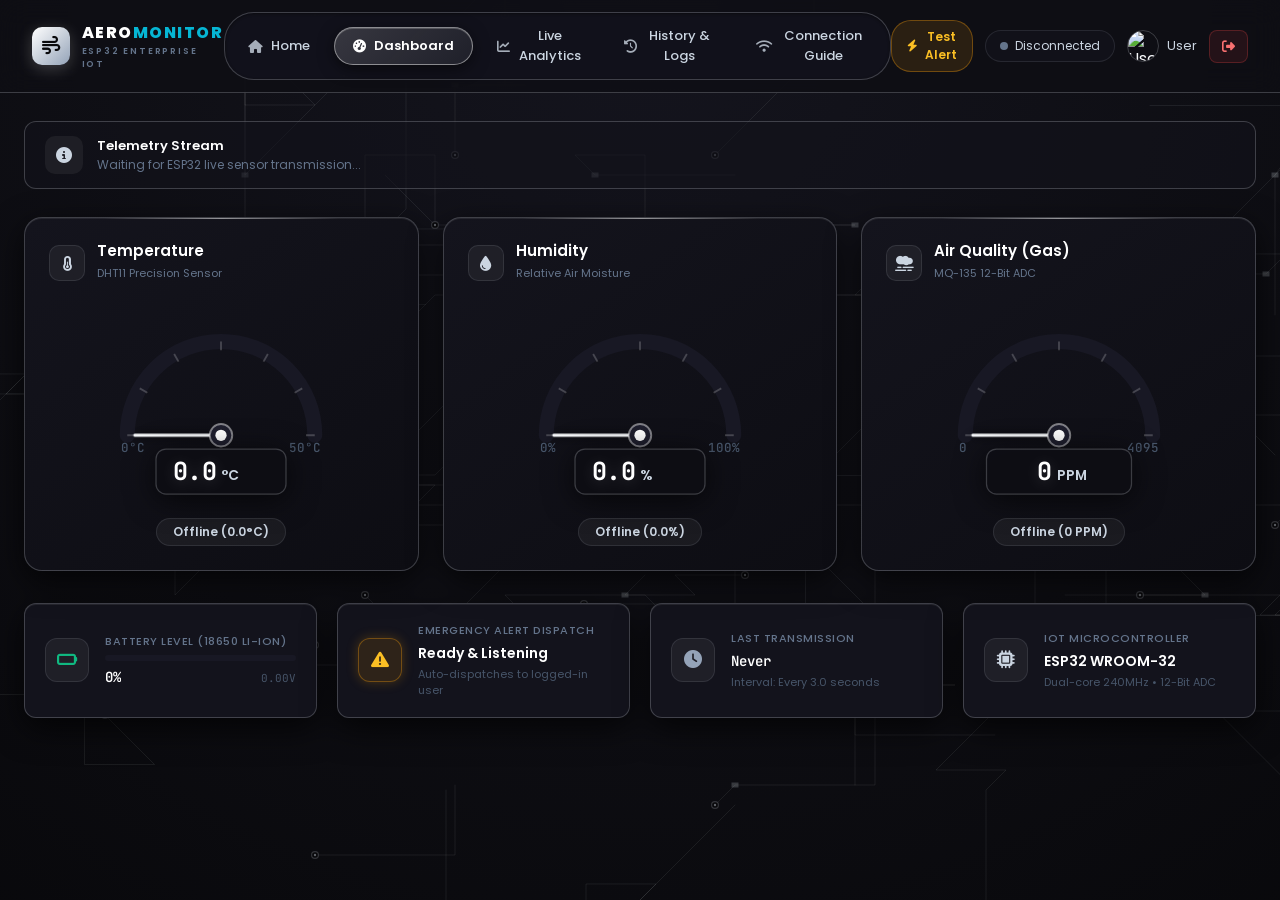
==== commit 70a5d325: "Add files via upload" ====
--- a/dashboard.html
+++ b/dashboard.html
@@ -67,11 +67,6 @@
 
         <!-- Right Action Controls -->
         <div class="nav-right">
-            <!-- Add Device Action Shortcut -->
-            <button class="action-pill-btn add-device-btn" id="addDeviceBtn" onclick="switchDashboardTab('instructions')" title="Connect or pair a new device">
-                <i class="fas fa-plus"></i> <span>Add Device</span>
-            </button>
-
             <!-- Test Emergency Mode Simulation Toggle -->
             <button class="action-pill-btn sim-btn" id="simEmergencyBtn" onclick="toggleEmergencySimulation()" title="Preview Emergency Black & Red UI">
                 <i class="fas fa-bolt"></i> <span>Test Alert</span>
--- a/css/style.css
+++ b/css/style.css
@@ -43,6 +43,8 @@
     --emergency-crimson: #ff1744;
     --emergency-glow: rgba(255, 23, 68, 0.85);
     --emergency-border: rgba(255, 23, 68, 0.65);
+    --alert-cycle: 2.005s;
+    --alert-phase-offset: 0s;
 }
 
 /* ---------- Global Reset & Base ---------- */
@@ -107,12 +109,35 @@
     background-size: 100% 1200px !important;
     background-attachment: scroll !important;
     box-shadow: inset 0 0 140px rgba(255, 23, 68, 0.45) !important;
-    animation: screenStrobeVignette 2s ease-in-out infinite alternate;
+    animation: screenStrobeVignette var(--alert-cycle, 2.005s) ease-out infinite;
+    animation-delay: var(--alert-phase-offset, 0s);
 }
 
 @keyframes screenStrobeVignette {
-    0% { box-shadow: inset 0 0 100px rgba(255, 23, 68, 0.35); }
-    100% { box-shadow: inset 0 0 170px rgba(255, 23, 68, 0.65); }
+    0%, 13% {
+        box-shadow: inset 0 0 90px rgba(255, 23, 68, 0.30);
+    }
+    17% {
+        box-shadow: inset 0 0 180px rgba(255, 23, 68, 0.78), inset 0 0 40px rgba(255, 23, 68, 0.3);
+    }
+    19% {
+        box-shadow: inset 0 0 110px rgba(255, 23, 68, 0.45);
+    }
+    21% {
+        box-shadow: inset 0 0 195px rgba(255, 23, 68, 0.85), inset 0 0 50px rgba(255, 23, 68, 0.35);
+    }
+    23% {
+        box-shadow: inset 0 0 120px rgba(255, 23, 68, 0.50);
+    }
+    25% {
+        box-shadow: inset 0 0 220px rgba(255, 23, 68, 0.95), inset 0 0 70px rgba(255, 255, 255, 0.25);
+    }
+    32% {
+        box-shadow: inset 0 0 140px rgba(255, 23, 68, 0.55);
+    }
+    42%, 100% {
+        box-shadow: inset 0 0 90px rgba(255, 23, 68, 0.30);
+    }
 }
 
 body.emergency-mode .navbar {
@@ -124,6 +149,8 @@
 body.emergency-mode .brand-logo-hex {
     background: linear-gradient(135deg, #b91c1c, #ff1744) !important;
     box-shadow: 0 0 20px var(--emergency-glow) !important;
+    animation: simPulse var(--alert-cycle, 2.005s) ease-out infinite;
+    animation-delay: var(--alert-phase-offset, 0s);
 }
 
 body.emergency-mode .brand-highlight {
@@ -143,7 +170,8 @@
     position: sticky;
     top: 0;
     z-index: 1000;
-    animation: emergencyBarPulse 1.2s infinite alternate;
+    animation: emergencyBarPulse var(--alert-cycle, 2.005s) ease-out infinite;
+    animation-delay: var(--alert-phase-offset, 0s);
 }
 
 body.emergency-mode .emergency-bar {
@@ -151,8 +179,38 @@
 }
 
 @keyframes emergencyBarPulse {
-    0% { background: linear-gradient(90deg, #7f1d1d, #ef4444, #7f1d1d); }
-    100% { background: linear-gradient(90deg, #b91c1c, #ff1744, #b91c1c); }
+    0%, 13% {
+        background: linear-gradient(90deg, #4c070e 0%, #881320 50%, #4c070e 100%);
+        box-shadow: 0 4px 18px rgba(220, 38, 38, 0.45);
+    }
+    17% {
+        background: linear-gradient(90deg, #881320 0%, #ff1744 50%, #881320 100%);
+        box-shadow: 0 4px 35px rgba(255, 23, 68, 0.9), 0 0 20px #ff1744;
+    }
+    19% {
+        background: linear-gradient(90deg, #590912 0%, #b91c1c 50%, #590912 100%);
+        box-shadow: 0 4px 22px rgba(220, 38, 38, 0.6);
+    }
+    21% {
+        background: linear-gradient(90deg, #991b1b 0%, #ff1744 50%, #991b1b 100%);
+        box-shadow: 0 4px 42px rgba(255, 23, 68, 0.95), 0 0 25px #ff1744;
+    }
+    23% {
+        background: linear-gradient(90deg, #590912 0%, #b91c1c 50%, #590912 100%);
+        box-shadow: 0 4px 24px rgba(220, 38, 38, 0.65);
+    }
+    25% {
+        background: linear-gradient(90deg, #b91c1c 0%, #ff2d55 50%, #b91c1c 100%);
+        box-shadow: 0 4px 50px rgba(255, 23, 68, 1), 0 0 35px #ffffff;
+    }
+    32% {
+        background: linear-gradient(90deg, #700f1a 0%, #dc2626 50%, #700f1a 100%);
+        box-shadow: 0 4px 28px rgba(220, 38, 38, 0.7);
+    }
+    42%, 100% {
+        background: linear-gradient(90deg, #4c070e 0%, #881320 50%, #4c070e 100%);
+        box-shadow: 0 4px 18px rgba(220, 38, 38, 0.45);
+    }
 }
 
 .emergency-content {
@@ -168,12 +226,51 @@
 .emergency-siren {
     font-size: 24px;
     color: #fff;
-    animation: sirenStrobe 0.5s infinite alternate;
+    animation: sirenStrobe var(--alert-cycle, 2.005s) ease-out infinite;
+    animation-delay: var(--alert-phase-offset, 0s);
 }
 
 @keyframes sirenStrobe {
-    0% { transform: scale(1); filter: drop-shadow(0 0 4px #fff); }
-    100% { transform: scale(1.25); filter: drop-shadow(0 0 16px #fff); }
+    0%, 13% {
+        transform: scale(1) rotate(0deg);
+        filter: drop-shadow(0 0 4px rgba(255, 255, 255, 0.35));
+        opacity: 0.88;
+    }
+    17% {
+        transform: scale(1.24) rotate(-8deg);
+        filter: drop-shadow(0 0 20px #ff1744) drop-shadow(0 0 28px #fff);
+        opacity: 1;
+    }
+    19% {
+        transform: scale(1.08) rotate(0deg);
+        filter: drop-shadow(0 0 8px #ff1744);
+        opacity: 0.92;
+    }
+    21% {
+        transform: scale(1.30) rotate(8deg);
+        filter: drop-shadow(0 0 24px #ff1744) drop-shadow(0 0 32px #fff);
+        opacity: 1;
+    }
+    23% {
+        transform: scale(1.10) rotate(0deg);
+        filter: drop-shadow(0 0 10px #ff1744);
+        opacity: 0.92;
+    }
+    25% {
+        transform: scale(1.38) rotate(-6deg);
+        filter: drop-shadow(0 0 30px #ff1744) drop-shadow(0 0 40px #fff);
+        opacity: 1;
+    }
+    32% {
+        transform: scale(1.12) rotate(0deg);
+        filter: drop-shadow(0 0 12px #ff1744);
+        opacity: 0.95;
+    }
+    42%, 100% {
+        transform: scale(1) rotate(0deg);
+        filter: drop-shadow(0 0 4px rgba(255, 255, 255, 0.35));
+        opacity: 0.88;
+    }
 }
 
 .emergency-text-group {
@@ -347,20 +444,6 @@
     transition: all 0.25s ease;
 }
 
-.add-device-btn {
-    background: rgba(255, 255, 255, 0.06);
-    border: 1px solid var(--border-silver);
-    color: var(--text-silver);
-}
-
-.add-device-btn:hover {
-    background: rgba(255, 255, 255, 0.14);
-    border-color: #ffffff;
-    color: #ffffff;
-    transform: translateY(-1px);
-    box-shadow: 0 4px 14px rgba(255, 255, 255, 0.15);
-}
-
 .sim-btn {
     background: rgba(245, 158, 11, 0.12);
     border: 1px solid rgba(245, 158, 11, 0.35);
@@ -377,12 +460,43 @@
     background: var(--emergency-crimson);
     color: #ffffff;
     border-color: #ff8095;
-    animation: simPulse 1s infinite alternate;
+    animation: simPulse var(--alert-cycle, 2.005s) ease-out infinite;
+    animation-delay: var(--alert-phase-offset, 0s);
 }
 
 @keyframes simPulse {
-    0% { box-shadow: 0 0 6px var(--emergency-glow); }
-    100% { box-shadow: 0 0 20px var(--emergency-glow); }
+    0%, 13% {
+        box-shadow: 0 0 6px var(--emergency-glow);
+        transform: scale(1);
+    }
+    17% {
+        box-shadow: 0 0 22px var(--emergency-glow), 0 0 8px #fff;
+        transform: scale(1.05);
+    }
+    19% {
+        box-shadow: 0 0 10px var(--emergency-glow);
+        transform: scale(1.01);
+    }
+    21% {
+        box-shadow: 0 0 25px var(--emergency-glow), 0 0 10px #fff;
+        transform: scale(1.06);
+    }
+    23% {
+        box-shadow: 0 0 12px var(--emergency-glow);
+        transform: scale(1.02);
+    }
+    25% {
+        box-shadow: 0 0 32px var(--emergency-glow), 0 0 16px #fff;
+        transform: scale(1.08);
+    }
+    32% {
+        box-shadow: 0 0 14px var(--emergency-glow);
+        transform: scale(1.02);
+    }
+    42%, 100% {
+        box-shadow: 0 0 6px var(--emergency-glow);
+        transform: scale(1);
+    }
 }
 
 .connection-status {
@@ -532,12 +646,51 @@
 body.emergency-mode .status-banner {
     border-color: rgba(255, 23, 68, 0.6) !important;
     background: rgba(255, 23, 68, 0.12) !important;
+    animation: emergencyBannerGlow var(--alert-cycle, 2.005s) ease-out infinite;
+    animation-delay: var(--alert-phase-offset, 0s);
+}
+
+@keyframes emergencyBannerGlow {
+    0%, 13% {
+        border-color: rgba(255, 23, 68, 0.45);
+        box-shadow: 0 0 10px rgba(255, 23, 68, 0.15);
+    }
+    17% {
+        border-color: rgba(255, 23, 68, 0.95);
+        box-shadow: 0 0 28px rgba(255, 23, 68, 0.6);
+    }
+    19% {
+        border-color: rgba(255, 23, 68, 0.55);
+        box-shadow: 0 0 14px rgba(255, 23, 68, 0.25);
+    }
+    21% {
+        border-color: rgba(255, 23, 68, 1);
+        box-shadow: 0 0 35px rgba(255, 23, 68, 0.75);
+    }
+    23% {
+        border-color: rgba(255, 23, 68, 0.60);
+        box-shadow: 0 0 16px rgba(255, 23, 68, 0.3);
+    }
+    25% {
+        border-color: #ff2d55;
+        box-shadow: 0 0 45px rgba(255, 23, 68, 0.9), 0 0 15px rgba(255, 255, 255, 0.4);
+    }
+    32% {
+        border-color: rgba(255, 23, 68, 0.7);
+        box-shadow: 0 0 20px rgba(255, 23, 68, 0.4);
+    }
+    42%, 100% {
+        border-color: rgba(255, 23, 68, 0.45);
+        box-shadow: 0 0 10px rgba(255, 23, 68, 0.15);
+    }
 }
 
 .status-banner.danger .banner-icon-box,
 body.emergency-mode .banner-icon-box {
     color: var(--emergency-crimson) !important;
     background: rgba(255, 23, 68, 0.2) !important;
+    animation: sirenStrobe var(--alert-cycle, 2.005s) ease-out infinite;
+    animation-delay: var(--alert-phase-offset, 0s);
 }
 
 /* ==========================================================================
@@ -786,20 +939,51 @@
 .gauge-card.emergency-blink {
     border-color: var(--emergency-crimson) !important;
     background: linear-gradient(145deg, #26050b 0%, #120205 100%) !important;
-    animation: emergencyCardPulse 0.8s ease-in-out infinite alternate !important;
+    animation: emergencyCardPulse var(--alert-cycle, 2.005s) ease-out infinite !important;
+    animation-delay: var(--alert-phase-offset, 0s) !important;
     z-index: 10;
 }
 
 @keyframes emergencyCardPulse {
-    0% {
+    0%, 13% {
+        border-color: rgba(239, 68, 68, 0.6);
+        box-shadow: 0 0 18px rgba(255, 23, 68, 0.35), inset 0 0 15px rgba(255, 23, 68, 0.15);
+        transform: translateY(-2px) scale(1.01);
+    }
+    17% {
+        border-color: #ff1744;
+        box-shadow: 0 0 42px rgba(255, 23, 68, 0.85), inset 0 0 32px rgba(255, 23, 68, 0.35);
+        transform: translateY(-5px) scale(1.03);
+    }
+    19% {
+        border-color: rgba(239, 68, 68, 0.7);
+        box-shadow: 0 0 24px rgba(255, 23, 68, 0.5), inset 0 0 20px rgba(255, 23, 68, 0.2);
+        transform: translateY(-3px) scale(1.015);
+    }
+    21% {
+        border-color: #ff1744;
+        box-shadow: 0 0 50px rgba(255, 23, 68, 0.92), inset 0 0 38px rgba(255, 23, 68, 0.4);
+        transform: translateY(-6px) scale(1.036);
+    }
+    23% {
+        border-color: rgba(239, 68, 68, 0.75);
+        box-shadow: 0 0 26px rgba(255, 23, 68, 0.55), inset 0 0 22px rgba(255, 23, 68, 0.22);
+        transform: translateY(-3px) scale(1.018);
+    }
+    25% {
+        border-color: #ff2d55;
+        box-shadow: 0 0 65px rgba(255, 23, 68, 1), inset 0 0 48px rgba(255, 23, 68, 0.52);
+        transform: translateY(-7px) scale(1.042);
+    }
+    32% {
         border-color: #ef4444;
-        box-shadow: 0 0 20px rgba(255, 23, 68, 0.5), inset 0 0 20px rgba(255, 23, 68, 0.2);
+        box-shadow: 0 0 30px rgba(255, 23, 68, 0.65), inset 0 0 24px rgba(255, 23, 68, 0.25);
         transform: translateY(-4px) scale(1.02);
     }
-    100% {
-        border-color: #ff1744;
-        box-shadow: 0 0 50px rgba(255, 23, 68, 0.9), inset 0 0 35px rgba(255, 23, 68, 0.4);
-        transform: translateY(-4px) scale(1.035);
+    42%, 100% {
+        border-color: rgba(239, 68, 68, 0.6);
+        box-shadow: 0 0 18px rgba(255, 23, 68, 0.35), inset 0 0 15px rgba(255, 23, 68, 0.15);
+        transform: translateY(-2px) scale(1.01);
     }
 }
 
@@ -807,12 +991,51 @@
     display: inline-flex;
     align-items: center;
     gap: 4px;
-    animation: alertStrobe 0.5s infinite alternate;
+    animation: alertStrobe var(--alert-cycle, 2.005s) ease-out infinite;
+    animation-delay: var(--alert-phase-offset, 0s);
 }
 
 @keyframes alertStrobe {
-    0% { opacity: 0.6; transform: scale(0.96); }
-    100% { opacity: 1; transform: scale(1.04); }
+    0%, 13% {
+        opacity: 0.65;
+        transform: scale(0.96);
+        box-shadow: 0 0 6px rgba(255, 23, 68, 0.3);
+    }
+    17% {
+        opacity: 1;
+        transform: scale(1.08);
+        box-shadow: 0 0 20px rgba(255, 23, 68, 0.9);
+    }
+    19% {
+        opacity: 0.75;
+        transform: scale(1.0);
+        box-shadow: 0 0 8px rgba(255, 23, 68, 0.4);
+    }
+    21% {
+        opacity: 1;
+        transform: scale(1.11);
+        box-shadow: 0 0 24px rgba(255, 23, 68, 0.95);
+    }
+    23% {
+        opacity: 0.8;
+        transform: scale(1.01);
+        box-shadow: 0 0 10px rgba(255, 23, 68, 0.45);
+    }
+    25% {
+        opacity: 1;
+        transform: scale(1.15);
+        box-shadow: 0 0 30px rgba(255, 23, 68, 1), 0 0 8px #ffffff;
+    }
+    32% {
+        opacity: 0.85;
+        transform: scale(1.03);
+        box-shadow: 0 0 14px rgba(255, 23, 68, 0.55);
+    }
+    42%, 100% {
+        opacity: 0.65;
+        transform: scale(0.96);
+        box-shadow: 0 0 6px rgba(255, 23, 68, 0.3);
+    }
 }
 
 .gauge-card.emergency-blink .gauge-needle {
@@ -831,7 +1054,8 @@
     fill: var(--emergency-crimson) !important;
     text-shadow: 0 0 20px rgba(255, 23, 68, 0.8);
     filter: drop-shadow(0 0 10px rgba(255, 23, 68, 0.9)) !important;
-    animation: textEmergencyStrobe 0.8s infinite alternate;
+    animation: textEmergencyStrobe var(--alert-cycle, 2.005s) ease-out infinite;
+    animation-delay: var(--alert-phase-offset, 0s);
 }
 
 .gauge-card.emergency-blink .gauge-display-plate {
@@ -845,8 +1069,46 @@
 }
 
 @keyframes textEmergencyStrobe {
-    0% { opacity: 0.85; transform: scale(1); }
-    100% { opacity: 1; transform: scale(1.05); }
+    0%, 13% {
+        opacity: 0.82;
+        transform: scale(1);
+        text-shadow: 0 0 12px rgba(255, 23, 68, 0.6);
+    }
+    17% {
+        opacity: 1;
+        transform: scale(1.07);
+        text-shadow: 0 0 28px rgba(255, 23, 68, 1), 0 0 12px #ffffff;
+    }
+    19% {
+        opacity: 0.88;
+        transform: scale(1.02);
+        text-shadow: 0 0 16px rgba(255, 23, 68, 0.7);
+    }
+    21% {
+        opacity: 1;
+        transform: scale(1.09);
+        text-shadow: 0 0 32px rgba(255, 23, 68, 1), 0 0 15px #ffffff;
+    }
+    23% {
+        opacity: 0.90;
+        transform: scale(1.03);
+        text-shadow: 0 0 18px rgba(255, 23, 68, 0.75);
+    }
+    25% {
+        opacity: 1;
+        transform: scale(1.13);
+        text-shadow: 0 0 40px rgba(255, 23, 68, 1), 0 0 20px #ffffff;
+    }
+    32% {
+        opacity: 0.92;
+        transform: scale(1.04);
+        text-shadow: 0 0 20px rgba(255, 23, 68, 0.8);
+    }
+    42%, 100% {
+        opacity: 0.82;
+        transform: scale(1);
+        text-shadow: 0 0 12px rgba(255, 23, 68, 0.6);
+    }
 }
 
 /* ==========================================================================
@@ -908,7 +1170,8 @@
     background: linear-gradient(135deg, #b91c1c, #ff1744) !important;
     border-color: #ff8095 !important;
     box-shadow: 0 0 24px var(--emergency-glow) !important;
-    animation: sirenStrobe 0.8s infinite alternate !important;
+    animation: sirenStrobe var(--alert-cycle, 2.005s) ease-out infinite !important;
+    animation-delay: var(--alert-phase-offset, 0s) !important;
 }
 
 .info-details {
@@ -1572,7 +1835,8 @@
 .email-toast i {
     font-size: 26px;
     color: var(--emergency-crimson);
-    animation: sirenStrobe 0.6s infinite alternate;
+    animation: sirenStrobe var(--alert-cycle, 2.005s) ease-out infinite;
+    animation-delay: var(--alert-phase-offset, 0s);
 }
 
 .toast-text strong {
@@ -2372,6 +2636,43 @@
     border-color: var(--emergency-crimson) !important;
     background: linear-gradient(145deg, #26050b 0%, #100204 100%) !important;
     box-shadow: 0 0 50px rgba(255, 23, 68, 0.5), inset 0 0 30px rgba(255, 23, 68, 0.2) !important;
+    animation: simBoxEmergencyPulse var(--alert-cycle, 2.005s) ease-out infinite;
+    animation-delay: var(--alert-phase-offset, 0s);
+}
+
+@keyframes simBoxEmergencyPulse {
+    0%, 13% {
+        border-color: var(--emergency-crimson);
+        box-shadow: 0 0 35px rgba(255, 23, 68, 0.35), inset 0 0 20px rgba(255, 23, 68, 0.15);
+    }
+    17% {
+        border-color: #ff2d55;
+        box-shadow: 0 0 65px rgba(255, 23, 68, 0.8), inset 0 0 35px rgba(255, 23, 68, 0.35);
+    }
+    19% {
+        border-color: var(--emergency-crimson);
+        box-shadow: 0 0 42px rgba(255, 23, 68, 0.45), inset 0 0 24px rgba(255, 23, 68, 0.2);
+    }
+    21% {
+        border-color: #ff2d55;
+        box-shadow: 0 0 75px rgba(255, 23, 68, 0.9), inset 0 0 40px rgba(255, 23, 68, 0.4);
+    }
+    23% {
+        border-color: var(--emergency-crimson);
+        box-shadow: 0 0 45px rgba(255, 23, 68, 0.5), inset 0 0 26px rgba(255, 23, 68, 0.22);
+    }
+    25% {
+        border-color: #ff2d55;
+        box-shadow: 0 0 90px rgba(255, 23, 68, 1), inset 0 0 50px rgba(255, 23, 68, 0.45);
+    }
+    32% {
+        border-color: var(--emergency-crimson);
+        box-shadow: 0 0 50px rgba(255, 23, 68, 0.6), inset 0 0 28px rgba(255, 23, 68, 0.25);
+    }
+    42%, 100% {
+        border-color: var(--emergency-crimson);
+        box-shadow: 0 0 35px rgba(255, 23, 68, 0.35), inset 0 0 20px rgba(255, 23, 68, 0.15);
+    }
 }
 
 .sim-controls {
@@ -2546,12 +2847,43 @@
     border-color: var(--emergency-crimson) !important;
     background: linear-gradient(180deg, rgba(55, 7, 14, 0.95) 0%, rgba(22, 3, 6, 0.98) 100%) !important;
     box-shadow: 0 0 25px rgba(255, 23, 68, 0.5) !important;
-    animation: simCardEmergencyPulse 1.2s infinite alternate ease-in-out;
+    animation: simCardEmergencyPulse var(--alert-cycle, 2.005s) ease-out infinite;
+    animation-delay: var(--alert-phase-offset, 0s);
 }
 
 @keyframes simCardEmergencyPulse {
-    0% { box-shadow: 0 0 15px rgba(255, 23, 68, 0.35); }
-    100% { box-shadow: 0 0 30px rgba(255, 23, 68, 0.75); }
+    0%, 13% {
+        box-shadow: 0 0 15px rgba(255, 23, 68, 0.35);
+        border-color: rgba(239, 68, 68, 0.6);
+    }
+    17% {
+        box-shadow: 0 0 36px rgba(255, 23, 68, 0.85);
+        border-color: #ff1744;
+    }
+    19% {
+        box-shadow: 0 0 20px rgba(255, 23, 68, 0.45);
+        border-color: rgba(239, 68, 68, 0.7);
+    }
+    21% {
+        box-shadow: 0 0 42px rgba(255, 23, 68, 0.92);
+        border-color: #ff1744;
+    }
+    23% {
+        box-shadow: 0 0 22px rgba(255, 23, 68, 0.50);
+        border-color: rgba(239, 68, 68, 0.75);
+    }
+    25% {
+        box-shadow: 0 0 52px rgba(255, 23, 68, 1);
+        border-color: #ff2d55;
+    }
+    32% {
+        box-shadow: 0 0 26px rgba(255, 23, 68, 0.60);
+        border-color: #ef4444;
+    }
+    42%, 100% {
+        box-shadow: 0 0 15px rgba(255, 23, 68, 0.35);
+        border-color: rgba(239, 68, 68, 0.6);
+    }
 }
 
 .sim-gauge-title {
@@ -2625,6 +2957,8 @@
     background: rgba(255, 23, 68, 0.2);
     border-color: var(--emergency-crimson);
     font-weight: 700;
+    animation: alertStrobe var(--alert-cycle, 2.005s) ease-out infinite;
+    animation-delay: var(--alert-phase-offset, 0s);
 }
 
 .sim-badge {
@@ -2646,7 +2980,8 @@
     background: rgba(255, 23, 68, 0.2);
     border-color: var(--emergency-crimson);
     color: var(--emergency-crimson);
-    animation: alertStrobe 0.5s infinite alternate;
+    animation: alertStrobe var(--alert-cycle, 2.005s) ease-out infinite;
+    animation-delay: var(--alert-phase-offset, 0s);
 }
 
 /* ---------- Dedicated Login Banner Card ---------- */
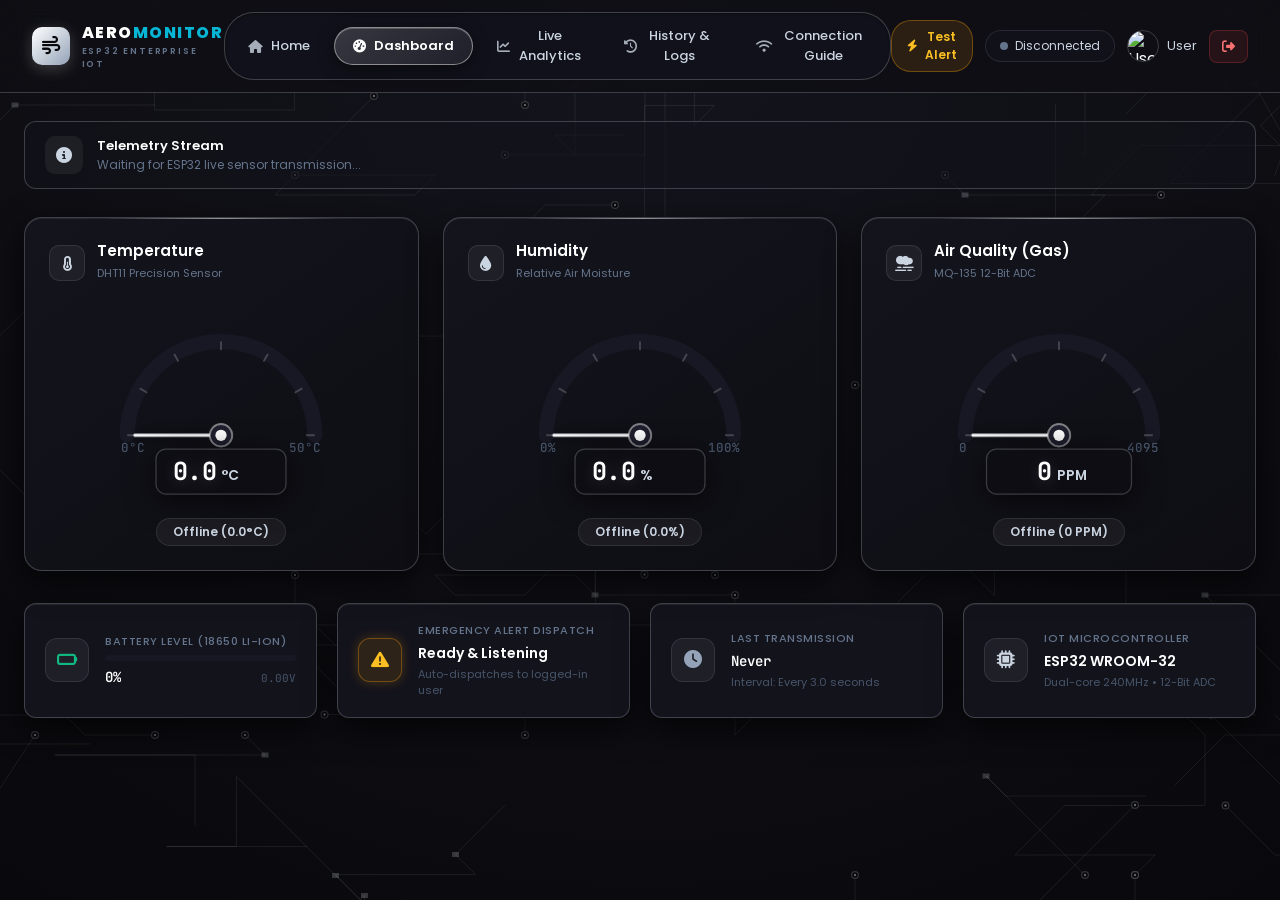
==== commit 66e6508b: "Add files via upload" ====
--- a/dashboard.html
+++ b/dashboard.html
@@ -372,9 +372,9 @@
                     <h2>Live Sensor Stream Analytics</h2>
                     <p>Live, continuous time-series stream plotted every 3 seconds directly from ESP32.</p>
                 </div>
-                <div class="stream-status-pill">
-                    <span class="pulse-ring"></span>
-                    <span>Live 3s Sampling</span>
+                <div class="stream-status-pill stream-offline" id="streamStatusPill">
+                    <span class="offline-ring"></span>
+                    <span>Stream Paused (Device Offline)</span>
                 </div>
             </div>
 
@@ -434,6 +434,12 @@
                 </div>
                 <div class="chart-canvas-box">
                     <canvas id="liveStreamingChart"></canvas>
+                    <div id="liveChartOfflineOverlay" class="chart-offline-overlay">
+                        <i class="fas fa-plug-circle-xmark"></i>
+                        <h4>Device Offline • Stream Inactive</h4>
+                        <p>Live waveform will stream automatically once ESP32 is powered on and connected.</p>
+                        <span class="offline-tip"><i class="fas fa-circle-info"></i> View past records in the <b>History &amp; Logs</b> tab</span>
+                    </div>
                 </div>
             </div>
         </div>
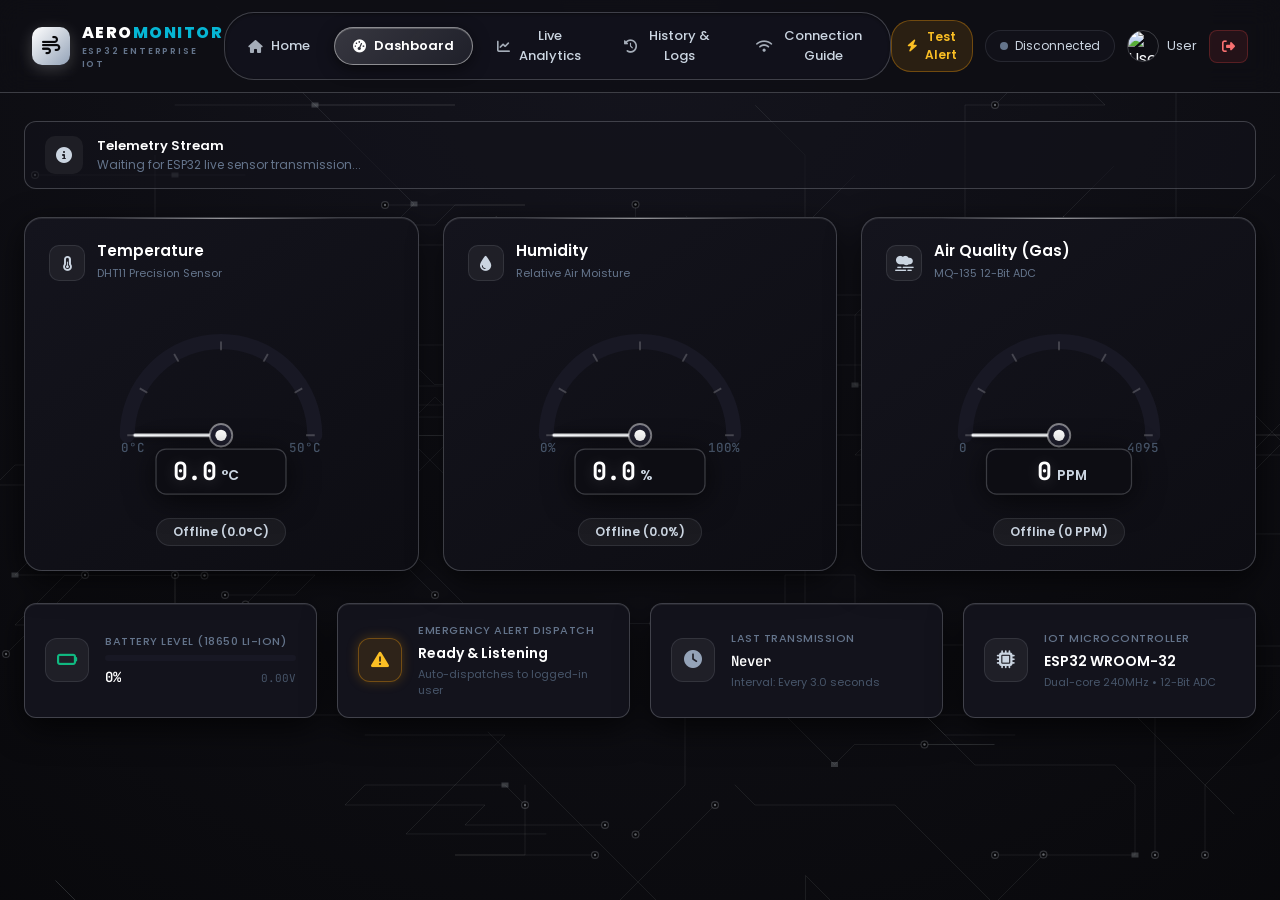
==== commit 5b3614a5: "Add files via upload" ====
--- a/dashboard.html
+++ b/dashboard.html
@@ -12,7 +12,7 @@
     <script src="https://cdn.jsdelivr.net/npm/chart.js@4.4.2/dist/chart.umd.min.js"></script>
     <!-- EmailJS SDK -->
     <script type="text/javascript" src="https://cdn.jsdelivr.net/npm/@emailjs/browser@4/dist/email.min.js"></script>
-    <link rel="stylesheet" href="css/style.css">
+    <link rel="stylesheet" href="css/style.css?v=2.4">
 </head>
 <body class="dashboard-page theme-silver" id="dashboardBody">
     <!-- Interactive Silver PCB Trace Canvas (Highlights Under Cursor) -->
@@ -432,13 +432,13 @@
                         <span class="legend-chip gas-chip"><i class="fas fa-circle"></i> Gas (PPM)</span>
                     </div>
                 </div>
-                <div class="chart-canvas-box">
+                <div class="chart-canvas-box" style="position: relative; width: 100%; height: 340px; overflow: hidden; border-radius: 10px;">
                     <canvas id="liveStreamingChart"></canvas>
-                    <div id="liveChartOfflineOverlay" class="chart-offline-overlay">
-                        <i class="fas fa-plug-circle-xmark"></i>
-                        <h4>Device Offline • Stream Inactive</h4>
-                        <p>Live waveform will stream automatically once ESP32 is powered on and connected.</p>
-                        <span class="offline-tip"><i class="fas fa-circle-info"></i> View past records in the <b>History &amp; Logs</b> tab</span>
+                    <div id="liveChartOfflineOverlay" class="chart-offline-overlay" style="position: absolute; top: 0; left: 0; right: 0; bottom: 0; width: 100%; height: 100%; display: flex; flex-direction: column; align-items: center; justify-content: center; background: rgba(13, 15, 22, 0.90); backdrop-filter: blur(5px); -webkit-backdrop-filter: blur(5px); border-radius: 10px; text-align: center; padding: 20px; z-index: 10; pointer-events: none; box-sizing: border-box;">
+                        <i class="fas fa-plug-circle-xmark" style="font-size: 34px; color: #64748b; margin-bottom: 12px;"></i>
+                        <h4 style="font-size: 15px; font-weight: 600; color: #cbd5e1; margin: 0 0 6px 0; letter-spacing: 0.3px;">Device Offline • Stream Inactive</h4>
+                        <p style="font-size: 13px; color: #94a3b8; max-width: 420px; margin: 0 0 12px 0; line-height: 1.5;">Live waveform will stream automatically once ESP32 is powered on and connected.</p>
+                        <span class="offline-tip" style="font-size: 11px; color: #64748b; background: rgba(255, 255, 255, 0.05); padding: 5px 12px; border-radius: 12px; border: 1px solid rgba(255, 255, 255, 0.08);"><i class="fas fa-circle-info"></i> View past records in the <b style="color: #06b6d4;">History &amp; Logs</b> tab</span>
                     </div>
                 </div>
             </div>
@@ -616,7 +616,7 @@
     <script src="https://www.gstatic.com/firebasejs/10.12.0/firebase-database-compat.js"></script>
     <script src="js/firebase-config.js"></script>
     <script src="js/auth.js"></script>
-    <script src="js/pcb-canvas.js"></script>
-    <script src="js/dashboard.js"></script>
+    <script src="js/pcb-canvas.js?v=2.4"></script>
+    <script src="js/dashboard.js?v=2.4"></script>
 </body>
 </html>
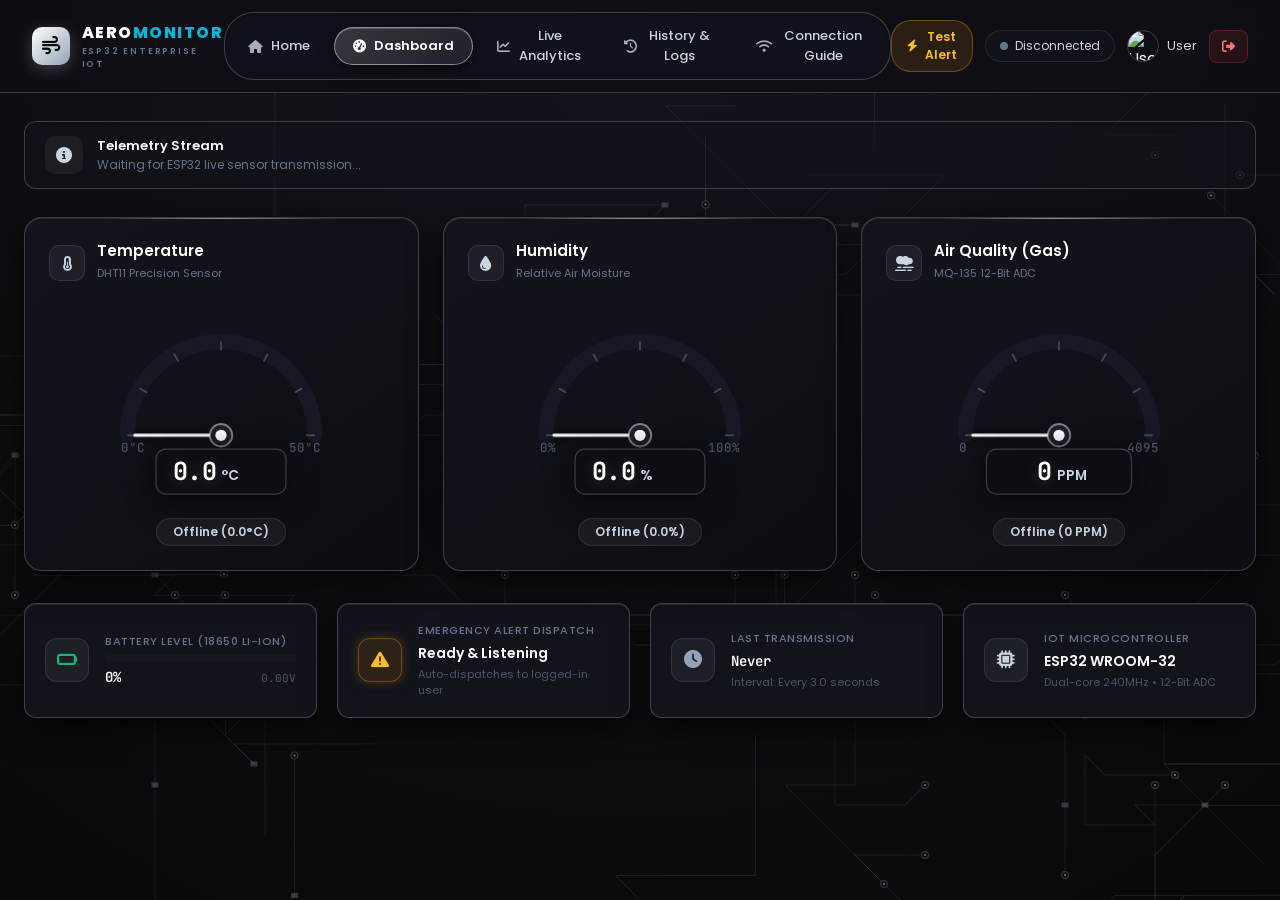
==== commit ab7500d4: "Add files via upload" ====
--- a/dashboard.html
+++ b/dashboard.html
@@ -12,7 +12,7 @@
     <script src="https://cdn.jsdelivr.net/npm/chart.js@4.4.2/dist/chart.umd.min.js"></script>
     <!-- EmailJS SDK -->
     <script type="text/javascript" src="https://cdn.jsdelivr.net/npm/@emailjs/browser@4/dist/email.min.js"></script>
-    <link rel="stylesheet" href="css/style.css?v=2.4">
+    <link rel="stylesheet" href="css/style.css?v=2.5">
 </head>
 <body class="dashboard-page theme-silver" id="dashboardBody">
     <!-- Interactive Silver PCB Trace Canvas (Highlights Under Cursor) -->
@@ -313,7 +313,7 @@
                         <i class="fas fa-battery-empty" id="batteryIcon"></i>
                     </div>
                     <div class="info-details">
-                        <span class="info-label">Battery Level (18650 Li-ion)</span>
+                        <span class="info-label" id="batteryLabel">Battery Level (18650 Li-ion)</span>
                         <div class="battery-bar-container">
                             <div class="battery-bar" id="batteryBar" style="width: 0%"></div>
                         </div>
@@ -616,7 +616,7 @@
     <script src="https://www.gstatic.com/firebasejs/10.12.0/firebase-database-compat.js"></script>
     <script src="js/firebase-config.js"></script>
     <script src="js/auth.js"></script>
-    <script src="js/pcb-canvas.js?v=2.4"></script>
-    <script src="js/dashboard.js?v=2.4"></script>
+    <script src="js/pcb-canvas.js?v=2.5"></script>
+    <script src="js/dashboard.js?v=2.5"></script>
 </body>
 </html>
--- a/css/style.css
+++ b/css/style.css
@@ -44,7 +44,6 @@
     --emergency-glow: rgba(255, 23, 68, 0.85);
     --emergency-border: rgba(255, 23, 68, 0.65);
     --alert-cycle: 2.005s;
-    --alert-phase-offset: 0s;
 }
 
 /* ---------- Global Reset & Base ---------- */
@@ -110,32 +109,19 @@
     background-attachment: scroll !important;
     box-shadow: inset 0 0 140px rgba(255, 23, 68, 0.45) !important;
     animation: screenStrobeVignette var(--alert-cycle, 2.005s) ease-out infinite;
-    animation-delay: var(--alert-phase-offset, 0s);
 }
 
 @keyframes screenStrobeVignette {
-    0%, 13% {
+    0%, 15% {
         box-shadow: inset 0 0 90px rgba(255, 23, 68, 0.30);
     }
-    17% {
-        box-shadow: inset 0 0 180px rgba(255, 23, 68, 0.78), inset 0 0 40px rgba(255, 23, 68, 0.3);
-    }
-    19% {
-        box-shadow: inset 0 0 110px rgba(255, 23, 68, 0.45);
-    }
-    21% {
-        box-shadow: inset 0 0 195px rgba(255, 23, 68, 0.85), inset 0 0 50px rgba(255, 23, 68, 0.35);
-    }
-    23% {
-        box-shadow: inset 0 0 120px rgba(255, 23, 68, 0.50);
-    }
-    25% {
-        box-shadow: inset 0 0 220px rgba(255, 23, 68, 0.95), inset 0 0 70px rgba(255, 255, 255, 0.25);
-    }
-    32% {
-        box-shadow: inset 0 0 140px rgba(255, 23, 68, 0.55);
-    }
-    42%, 100% {
+    17%, 26% {
+        box-shadow: inset 0 0 220px rgba(255, 23, 68, 0.95), inset 0 0 60px rgba(255, 255, 255, 0.25);
+    }
+    38% {
+        box-shadow: inset 0 0 130px rgba(255, 23, 68, 0.50);
+    }
+    45%, 100% {
         box-shadow: inset 0 0 90px rgba(255, 23, 68, 0.30);
     }
 }
@@ -150,7 +136,6 @@
     background: linear-gradient(135deg, #b91c1c, #ff1744) !important;
     box-shadow: 0 0 20px var(--emergency-glow) !important;
     animation: simPulse var(--alert-cycle, 2.005s) ease-out infinite;
-    animation-delay: var(--alert-phase-offset, 0s);
 }
 
 body.emergency-mode .brand-highlight {
@@ -171,7 +156,6 @@
     top: 0;
     z-index: 1000;
     animation: emergencyBarPulse var(--alert-cycle, 2.005s) ease-out infinite;
-    animation-delay: var(--alert-phase-offset, 0s);
 }
 
 body.emergency-mode .emergency-bar {
@@ -179,35 +163,19 @@
 }
 
 @keyframes emergencyBarPulse {
-    0%, 13% {
+    0%, 15% {
         background: linear-gradient(90deg, #4c070e 0%, #881320 50%, #4c070e 100%);
         box-shadow: 0 4px 18px rgba(220, 38, 38, 0.45);
     }
-    17% {
-        background: linear-gradient(90deg, #881320 0%, #ff1744 50%, #881320 100%);
-        box-shadow: 0 4px 35px rgba(255, 23, 68, 0.9), 0 0 20px #ff1744;
-    }
-    19% {
-        background: linear-gradient(90deg, #590912 0%, #b91c1c 50%, #590912 100%);
-        box-shadow: 0 4px 22px rgba(220, 38, 38, 0.6);
-    }
-    21% {
-        background: linear-gradient(90deg, #991b1b 0%, #ff1744 50%, #991b1b 100%);
-        box-shadow: 0 4px 42px rgba(255, 23, 68, 0.95), 0 0 25px #ff1744;
-    }
-    23% {
-        background: linear-gradient(90deg, #590912 0%, #b91c1c 50%, #590912 100%);
-        box-shadow: 0 4px 24px rgba(220, 38, 38, 0.65);
-    }
-    25% {
+    17%, 26% {
         background: linear-gradient(90deg, #b91c1c 0%, #ff2d55 50%, #b91c1c 100%);
         box-shadow: 0 4px 50px rgba(255, 23, 68, 1), 0 0 35px #ffffff;
     }
-    32% {
+    38% {
         background: linear-gradient(90deg, #700f1a 0%, #dc2626 50%, #700f1a 100%);
-        box-shadow: 0 4px 28px rgba(220, 38, 38, 0.7);
-    }
-    42%, 100% {
+        box-shadow: 0 4px 26px rgba(220, 38, 38, 0.65);
+    }
+    45%, 100% {
         background: linear-gradient(90deg, #4c070e 0%, #881320 50%, #4c070e 100%);
         box-shadow: 0 4px 18px rgba(220, 38, 38, 0.45);
     }
@@ -227,46 +195,25 @@
     font-size: 24px;
     color: #fff;
     animation: sirenStrobe var(--alert-cycle, 2.005s) ease-out infinite;
-    animation-delay: var(--alert-phase-offset, 0s);
 }
 
 @keyframes sirenStrobe {
-    0%, 13% {
+    0%, 15% {
         transform: scale(1) rotate(0deg);
         filter: drop-shadow(0 0 4px rgba(255, 255, 255, 0.35));
         opacity: 0.88;
     }
-    17% {
-        transform: scale(1.24) rotate(-8deg);
-        filter: drop-shadow(0 0 20px #ff1744) drop-shadow(0 0 28px #fff);
+    17%, 26% {
+        transform: scale(1.35) rotate(-6deg);
+        filter: drop-shadow(0 0 30px #ff1744) drop-shadow(0 0 40px #ffffff);
         opacity: 1;
     }
-    19% {
-        transform: scale(1.08) rotate(0deg);
-        filter: drop-shadow(0 0 8px #ff1744);
-        opacity: 0.92;
-    }
-    21% {
-        transform: scale(1.30) rotate(8deg);
-        filter: drop-shadow(0 0 24px #ff1744) drop-shadow(0 0 32px #fff);
-        opacity: 1;
-    }
-    23% {
+    38% {
         transform: scale(1.10) rotate(0deg);
-        filter: drop-shadow(0 0 10px #ff1744);
-        opacity: 0.92;
-    }
-    25% {
-        transform: scale(1.38) rotate(-6deg);
-        filter: drop-shadow(0 0 30px #ff1744) drop-shadow(0 0 40px #fff);
-        opacity: 1;
-    }
-    32% {
-        transform: scale(1.12) rotate(0deg);
         filter: drop-shadow(0 0 12px #ff1744);
         opacity: 0.95;
     }
-    42%, 100% {
+    45%, 100% {
         transform: scale(1) rotate(0deg);
         filter: drop-shadow(0 0 4px rgba(255, 255, 255, 0.35));
         opacity: 0.88;
@@ -461,39 +408,22 @@
     color: #ffffff;
     border-color: #ff8095;
     animation: simPulse var(--alert-cycle, 2.005s) ease-out infinite;
-    animation-delay: var(--alert-phase-offset, 0s);
 }
 
 @keyframes simPulse {
-    0%, 13% {
+    0%, 15% {
         box-shadow: 0 0 6px var(--emergency-glow);
         transform: scale(1);
     }
-    17% {
-        box-shadow: 0 0 22px var(--emergency-glow), 0 0 8px #fff;
-        transform: scale(1.05);
-    }
-    19% {
-        box-shadow: 0 0 10px var(--emergency-glow);
-        transform: scale(1.01);
-    }
-    21% {
-        box-shadow: 0 0 25px var(--emergency-glow), 0 0 10px #fff;
-        transform: scale(1.06);
-    }
-    23% {
+    17%, 26% {
+        box-shadow: 0 0 32px var(--emergency-glow), 0 0 16px #ffffff;
+        transform: scale(1.08);
+    }
+    38% {
         box-shadow: 0 0 12px var(--emergency-glow);
         transform: scale(1.02);
     }
-    25% {
-        box-shadow: 0 0 32px var(--emergency-glow), 0 0 16px #fff;
-        transform: scale(1.08);
-    }
-    32% {
-        box-shadow: 0 0 14px var(--emergency-glow);
-        transform: scale(1.02);
-    }
-    42%, 100% {
+    45%, 100% {
         box-shadow: 0 0 6px var(--emergency-glow);
         transform: scale(1);
     }
@@ -647,39 +577,22 @@
     border-color: rgba(255, 23, 68, 0.6) !important;
     background: rgba(255, 23, 68, 0.12) !important;
     animation: emergencyBannerGlow var(--alert-cycle, 2.005s) ease-out infinite;
-    animation-delay: var(--alert-phase-offset, 0s);
 }
 
 @keyframes emergencyBannerGlow {
-    0%, 13% {
+    0%, 15% {
         border-color: rgba(255, 23, 68, 0.45);
         box-shadow: 0 0 10px rgba(255, 23, 68, 0.15);
     }
-    17% {
-        border-color: rgba(255, 23, 68, 0.95);
-        box-shadow: 0 0 28px rgba(255, 23, 68, 0.6);
-    }
-    19% {
-        border-color: rgba(255, 23, 68, 0.55);
-        box-shadow: 0 0 14px rgba(255, 23, 68, 0.25);
-    }
-    21% {
-        border-color: rgba(255, 23, 68, 1);
-        box-shadow: 0 0 35px rgba(255, 23, 68, 0.75);
-    }
-    23% {
-        border-color: rgba(255, 23, 68, 0.60);
-        box-shadow: 0 0 16px rgba(255, 23, 68, 0.3);
-    }
-    25% {
+    17%, 26% {
         border-color: #ff2d55;
         box-shadow: 0 0 45px rgba(255, 23, 68, 0.9), 0 0 15px rgba(255, 255, 255, 0.4);
     }
-    32% {
-        border-color: rgba(255, 23, 68, 0.7);
-        box-shadow: 0 0 20px rgba(255, 23, 68, 0.4);
-    }
-    42%, 100% {
+    38% {
+        border-color: rgba(255, 23, 68, 0.65);
+        box-shadow: 0 0 18px rgba(255, 23, 68, 0.35);
+    }
+    45%, 100% {
         border-color: rgba(255, 23, 68, 0.45);
         box-shadow: 0 0 10px rgba(255, 23, 68, 0.15);
     }
@@ -690,7 +603,6 @@
     color: var(--emergency-crimson) !important;
     background: rgba(255, 23, 68, 0.2) !important;
     animation: sirenStrobe var(--alert-cycle, 2.005s) ease-out infinite;
-    animation-delay: var(--alert-phase-offset, 0s);
 }
 
 /* ==========================================================================
@@ -940,47 +852,26 @@
     border-color: var(--emergency-crimson) !important;
     background: linear-gradient(145deg, #26050b 0%, #120205 100%) !important;
     animation: emergencyCardPulse var(--alert-cycle, 2.005s) ease-out infinite !important;
-    animation-delay: var(--alert-phase-offset, 0s) !important;
     z-index: 10;
 }
 
 @keyframes emergencyCardPulse {
-    0%, 13% {
+    0%, 15% {
         border-color: rgba(239, 68, 68, 0.6);
         box-shadow: 0 0 18px rgba(255, 23, 68, 0.35), inset 0 0 15px rgba(255, 23, 68, 0.15);
         transform: translateY(-2px) scale(1.01);
     }
-    17% {
-        border-color: #ff1744;
-        box-shadow: 0 0 42px rgba(255, 23, 68, 0.85), inset 0 0 32px rgba(255, 23, 68, 0.35);
-        transform: translateY(-5px) scale(1.03);
-    }
-    19% {
-        border-color: rgba(239, 68, 68, 0.7);
-        box-shadow: 0 0 24px rgba(255, 23, 68, 0.5), inset 0 0 20px rgba(255, 23, 68, 0.2);
-        transform: translateY(-3px) scale(1.015);
-    }
-    21% {
-        border-color: #ff1744;
-        box-shadow: 0 0 50px rgba(255, 23, 68, 0.92), inset 0 0 38px rgba(255, 23, 68, 0.4);
-        transform: translateY(-6px) scale(1.036);
-    }
-    23% {
-        border-color: rgba(239, 68, 68, 0.75);
-        box-shadow: 0 0 26px rgba(255, 23, 68, 0.55), inset 0 0 22px rgba(255, 23, 68, 0.22);
-        transform: translateY(-3px) scale(1.018);
-    }
-    25% {
+    17%, 26% {
         border-color: #ff2d55;
         box-shadow: 0 0 65px rgba(255, 23, 68, 1), inset 0 0 48px rgba(255, 23, 68, 0.52);
         transform: translateY(-7px) scale(1.042);
     }
-    32% {
+    38% {
         border-color: #ef4444;
-        box-shadow: 0 0 30px rgba(255, 23, 68, 0.65), inset 0 0 24px rgba(255, 23, 68, 0.25);
+        box-shadow: 0 0 28px rgba(255, 23, 68, 0.60), inset 0 0 22px rgba(255, 23, 68, 0.22);
         transform: translateY(-4px) scale(1.02);
     }
-    42%, 100% {
+    45%, 100% {
         border-color: rgba(239, 68, 68, 0.6);
         box-shadow: 0 0 18px rgba(255, 23, 68, 0.35), inset 0 0 15px rgba(255, 23, 68, 0.15);
         transform: translateY(-2px) scale(1.01);
@@ -992,46 +883,25 @@
     align-items: center;
     gap: 4px;
     animation: alertStrobe var(--alert-cycle, 2.005s) ease-out infinite;
-    animation-delay: var(--alert-phase-offset, 0s);
 }
 
 @keyframes alertStrobe {
-    0%, 13% {
+    0%, 15% {
         opacity: 0.65;
         transform: scale(0.96);
         box-shadow: 0 0 6px rgba(255, 23, 68, 0.3);
     }
-    17% {
-        opacity: 1;
-        transform: scale(1.08);
-        box-shadow: 0 0 20px rgba(255, 23, 68, 0.9);
-    }
-    19% {
-        opacity: 0.75;
-        transform: scale(1.0);
-        box-shadow: 0 0 8px rgba(255, 23, 68, 0.4);
-    }
-    21% {
-        opacity: 1;
-        transform: scale(1.11);
-        box-shadow: 0 0 24px rgba(255, 23, 68, 0.95);
-    }
-    23% {
-        opacity: 0.8;
-        transform: scale(1.01);
-        box-shadow: 0 0 10px rgba(255, 23, 68, 0.45);
-    }
-    25% {
+    17%, 26% {
         opacity: 1;
         transform: scale(1.15);
         box-shadow: 0 0 30px rgba(255, 23, 68, 1), 0 0 8px #ffffff;
     }
-    32% {
+    38% {
         opacity: 0.85;
         transform: scale(1.03);
-        box-shadow: 0 0 14px rgba(255, 23, 68, 0.55);
-    }
-    42%, 100% {
+        box-shadow: 0 0 12px rgba(255, 23, 68, 0.50);
+    }
+    45%, 100% {
         opacity: 0.65;
         transform: scale(0.96);
         box-shadow: 0 0 6px rgba(255, 23, 68, 0.3);
@@ -1055,7 +925,6 @@
     text-shadow: 0 0 20px rgba(255, 23, 68, 0.8);
     filter: drop-shadow(0 0 10px rgba(255, 23, 68, 0.9)) !important;
     animation: textEmergencyStrobe var(--alert-cycle, 2.005s) ease-out infinite;
-    animation-delay: var(--alert-phase-offset, 0s);
 }
 
 .gauge-card.emergency-blink .gauge-display-plate {
@@ -1069,42 +938,22 @@
 }
 
 @keyframes textEmergencyStrobe {
-    0%, 13% {
+    0%, 15% {
         opacity: 0.82;
         transform: scale(1);
         text-shadow: 0 0 12px rgba(255, 23, 68, 0.6);
     }
-    17% {
+    17%, 26% {
         opacity: 1;
-        transform: scale(1.07);
-        text-shadow: 0 0 28px rgba(255, 23, 68, 1), 0 0 12px #ffffff;
-    }
-    19% {
-        opacity: 0.88;
-        transform: scale(1.02);
-        text-shadow: 0 0 16px rgba(255, 23, 68, 0.7);
-    }
-    21% {
-        opacity: 1;
-        transform: scale(1.09);
-        text-shadow: 0 0 32px rgba(255, 23, 68, 1), 0 0 15px #ffffff;
-    }
-    23% {
+        transform: scale(1.13);
+        text-shadow: 0 0 40px rgba(255, 23, 68, 1), 0 0 20px #ffffff;
+    }
+    38% {
         opacity: 0.90;
         transform: scale(1.03);
         text-shadow: 0 0 18px rgba(255, 23, 68, 0.75);
     }
-    25% {
-        opacity: 1;
-        transform: scale(1.13);
-        text-shadow: 0 0 40px rgba(255, 23, 68, 1), 0 0 20px #ffffff;
-    }
-    32% {
-        opacity: 0.92;
-        transform: scale(1.04);
-        text-shadow: 0 0 20px rgba(255, 23, 68, 0.8);
-    }
-    42%, 100% {
+    45%, 100% {
         opacity: 0.82;
         transform: scale(1);
         text-shadow: 0 0 12px rgba(255, 23, 68, 0.6);
@@ -1171,7 +1020,6 @@
     border-color: #ff8095 !important;
     box-shadow: 0 0 24px var(--emergency-glow) !important;
     animation: sirenStrobe var(--alert-cycle, 2.005s) ease-out infinite !important;
-    animation-delay: var(--alert-phase-offset, 0s) !important;
 }
 
 .info-details {
@@ -1277,6 +1125,13 @@
     border-radius: 20px;
     font-size: 12px;
     font-weight: 600;
+    transition: all 0.3s ease;
+}
+
+.stream-status-pill.stream-offline {
+    background: rgba(100, 116, 139, 0.12);
+    border: 1px solid rgba(100, 116, 139, 0.3);
+    color: var(--text-muted);
 }
 
 .pulse-ring {
@@ -1286,6 +1141,14 @@
     background: var(--accent-emerald);
     box-shadow: 0 0 10px var(--accent-emerald);
     animation: ringPulse 1.5s infinite;
+}
+
+.offline-ring {
+    width: 8px;
+    height: 8px;
+    border-radius: 50%;
+    background: #64748b;
+    box-shadow: 0 0 6px rgba(100, 116, 139, 0.4);
 }
 
 @keyframes ringPulse {
@@ -1408,6 +1271,67 @@
     position: relative;
     width: 100%;
     height: 340px;
+    overflow: hidden;
+    border-radius: 10px;
+}
+
+.chart-offline-overlay {
+    position: absolute !important;
+    top: 0 !important;
+    left: 0 !important;
+    right: 0 !important;
+    bottom: 0 !important;
+    width: 100% !important;
+    height: 100% !important;
+    display: flex;
+    flex-direction: column !important;
+    align-items: center !important;
+    justify-content: center !important;
+    background: rgba(13, 15, 22, 0.90) !important;
+    backdrop-filter: blur(5px);
+    -webkit-backdrop-filter: blur(5px);
+    border-radius: 10px;
+    text-align: center;
+    padding: 20px;
+    z-index: 10;
+    pointer-events: none;
+    box-sizing: border-box;
+    transition: opacity 0.3s ease;
+}
+
+.chart-offline-overlay i.fa-plug-circle-xmark {
+    font-size: 34px;
+    color: #64748b;
+    margin-bottom: 12px;
+}
+
+.chart-offline-overlay h4 {
+    font-size: 15px;
+    font-weight: 600;
+    color: #cbd5e1;
+    margin: 0 0 6px 0;
+    letter-spacing: 0.3px;
+}
+
+.chart-offline-overlay p {
+    font-size: 13px;
+    color: #94a3b8;
+    max-width: 420px;
+    margin: 0 0 12px 0;
+    line-height: 1.5;
+}
+
+.chart-offline-overlay .offline-tip {
+    font-size: 11px;
+    color: #64748b;
+    background: rgba(255, 255, 255, 0.05);
+    padding: 5px 12px;
+    border-radius: 12px;
+    border: 1px solid rgba(255, 255, 255, 0.08);
+}
+
+.chart-offline-overlay .offline-tip b {
+    color: var(--accent-cyan);
 }
 
 /* ==========================================================================
@@ -1836,7 +1760,6 @@
     font-size: 26px;
     color: var(--emergency-crimson);
     animation: sirenStrobe var(--alert-cycle, 2.005s) ease-out infinite;
-    animation-delay: var(--alert-phase-offset, 0s);
 }
 
 .toast-text strong {
@@ -2637,39 +2560,22 @@
     background: linear-gradient(145deg, #26050b 0%, #100204 100%) !important;
     box-shadow: 0 0 50px rgba(255, 23, 68, 0.5), inset 0 0 30px rgba(255, 23, 68, 0.2) !important;
     animation: simBoxEmergencyPulse var(--alert-cycle, 2.005s) ease-out infinite;
-    animation-delay: var(--alert-phase-offset, 0s);
 }
 
 @keyframes simBoxEmergencyPulse {
-    0%, 13% {
+    0%, 15% {
         border-color: var(--emergency-crimson);
         box-shadow: 0 0 35px rgba(255, 23, 68, 0.35), inset 0 0 20px rgba(255, 23, 68, 0.15);
     }
-    17% {
+    17%, 26% {
         border-color: #ff2d55;
-        box-shadow: 0 0 65px rgba(255, 23, 68, 0.8), inset 0 0 35px rgba(255, 23, 68, 0.35);
-    }
-    19% {
-        border-color: var(--emergency-crimson);
-        box-shadow: 0 0 42px rgba(255, 23, 68, 0.45), inset 0 0 24px rgba(255, 23, 68, 0.2);
-    }
-    21% {
-        border-color: #ff2d55;
-        box-shadow: 0 0 75px rgba(255, 23, 68, 0.9), inset 0 0 40px rgba(255, 23, 68, 0.4);
-    }
-    23% {
+        box-shadow: 0 0 90px rgba(255, 23, 68, 1), inset 0 0 50px rgba(255, 23, 68, 0.45);
+    }
+    38% {
         border-color: var(--emergency-crimson);
         box-shadow: 0 0 45px rgba(255, 23, 68, 0.5), inset 0 0 26px rgba(255, 23, 68, 0.22);
     }
-    25% {
-        border-color: #ff2d55;
-        box-shadow: 0 0 90px rgba(255, 23, 68, 1), inset 0 0 50px rgba(255, 23, 68, 0.45);
-    }
-    32% {
-        border-color: var(--emergency-crimson);
-        box-shadow: 0 0 50px rgba(255, 23, 68, 0.6), inset 0 0 28px rgba(255, 23, 68, 0.25);
-    }
-    42%, 100% {
+    45%, 100% {
         border-color: var(--emergency-crimson);
         box-shadow: 0 0 35px rgba(255, 23, 68, 0.35), inset 0 0 20px rgba(255, 23, 68, 0.15);
     }
@@ -2848,39 +2754,22 @@
     background: linear-gradient(180deg, rgba(55, 7, 14, 0.95) 0%, rgba(22, 3, 6, 0.98) 100%) !important;
     box-shadow: 0 0 25px rgba(255, 23, 68, 0.5) !important;
     animation: simCardEmergencyPulse var(--alert-cycle, 2.005s) ease-out infinite;
-    animation-delay: var(--alert-phase-offset, 0s);
 }
 
 @keyframes simCardEmergencyPulse {
-    0%, 13% {
+    0%, 15% {
         box-shadow: 0 0 15px rgba(255, 23, 68, 0.35);
         border-color: rgba(239, 68, 68, 0.6);
     }
-    17% {
-        box-shadow: 0 0 36px rgba(255, 23, 68, 0.85);
-        border-color: #ff1744;
-    }
-    19% {
-        box-shadow: 0 0 20px rgba(255, 23, 68, 0.45);
-        border-color: rgba(239, 68, 68, 0.7);
-    }
-    21% {
-        box-shadow: 0 0 42px rgba(255, 23, 68, 0.92);
-        border-color: #ff1744;
-    }
-    23% {
-        box-shadow: 0 0 22px rgba(255, 23, 68, 0.50);
-        border-color: rgba(239, 68, 68, 0.75);
-    }
-    25% {
+    17%, 26% {
         box-shadow: 0 0 52px rgba(255, 23, 68, 1);
         border-color: #ff2d55;
     }
-    32% {
-        box-shadow: 0 0 26px rgba(255, 23, 68, 0.60);
+    38% {
+        box-shadow: 0 0 24px rgba(255, 23, 68, 0.50);
         border-color: #ef4444;
     }
-    42%, 100% {
+    45%, 100% {
         box-shadow: 0 0 15px rgba(255, 23, 68, 0.35);
         border-color: rgba(239, 68, 68, 0.6);
     }
@@ -2958,7 +2847,6 @@
     border-color: var(--emergency-crimson);
     font-weight: 700;
     animation: alertStrobe var(--alert-cycle, 2.005s) ease-out infinite;
-    animation-delay: var(--alert-phase-offset, 0s);
 }
 
 .sim-badge {
@@ -2981,7 +2869,6 @@
     border-color: var(--emergency-crimson);
     color: var(--emergency-crimson);
     animation: alertStrobe var(--alert-cycle, 2.005s) ease-out infinite;
-    animation-delay: var(--alert-phase-offset, 0s);
 }
 
 /* ---------- Dedicated Login Banner Card ---------- */
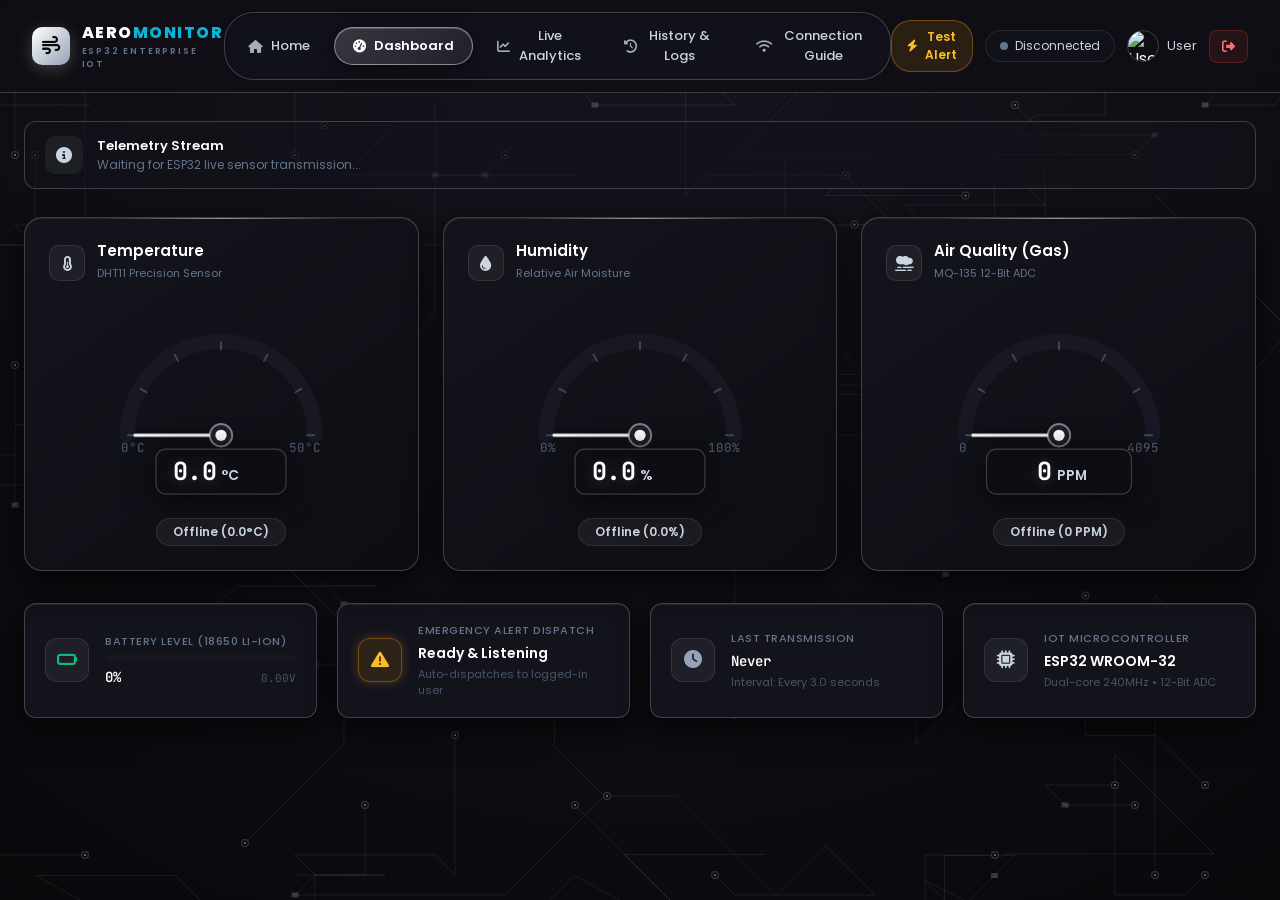
==== commit 9403aef5: "Add files via upload" ====
--- a/dashboard.html
+++ b/dashboard.html
@@ -12,7 +12,7 @@
     <script src="https://cdn.jsdelivr.net/npm/chart.js@4.4.2/dist/chart.umd.min.js"></script>
     <!-- EmailJS SDK -->
     <script type="text/javascript" src="https://cdn.jsdelivr.net/npm/@emailjs/browser@4/dist/email.min.js"></script>
-    <link rel="stylesheet" href="css/style.css?v=2.5">
+    <link rel="stylesheet" href="css/style.css?v=2.6">
 </head>
 <body class="dashboard-page theme-silver" id="dashboardBody">
     <!-- Interactive Silver PCB Trace Canvas (Highlights Under Cursor) -->
@@ -321,6 +321,7 @@
                             <span class="info-value font-mono" id="batteryValue">0%</span>
                             <span class="info-subtext font-mono" id="batteryVoltage">0.00V</span>
                         </div>
+                        <span class="battery-status-note" id="batteryStatusNote" style="display:none; font-size:10.5px; color:#94a3b8; margin-top:5px; line-height:1.4;"></span>
                     </div>
                 </div>
 
@@ -616,7 +617,7 @@
     <script src="https://www.gstatic.com/firebasejs/10.12.0/firebase-database-compat.js"></script>
     <script src="js/firebase-config.js"></script>
     <script src="js/auth.js"></script>
-    <script src="js/pcb-canvas.js?v=2.5"></script>
-    <script src="js/dashboard.js?v=2.5"></script>
+    <script src="js/pcb-canvas.js?v=2.6"></script>
+    <script src="js/dashboard.js?v=2.6"></script>
 </body>
 </html>
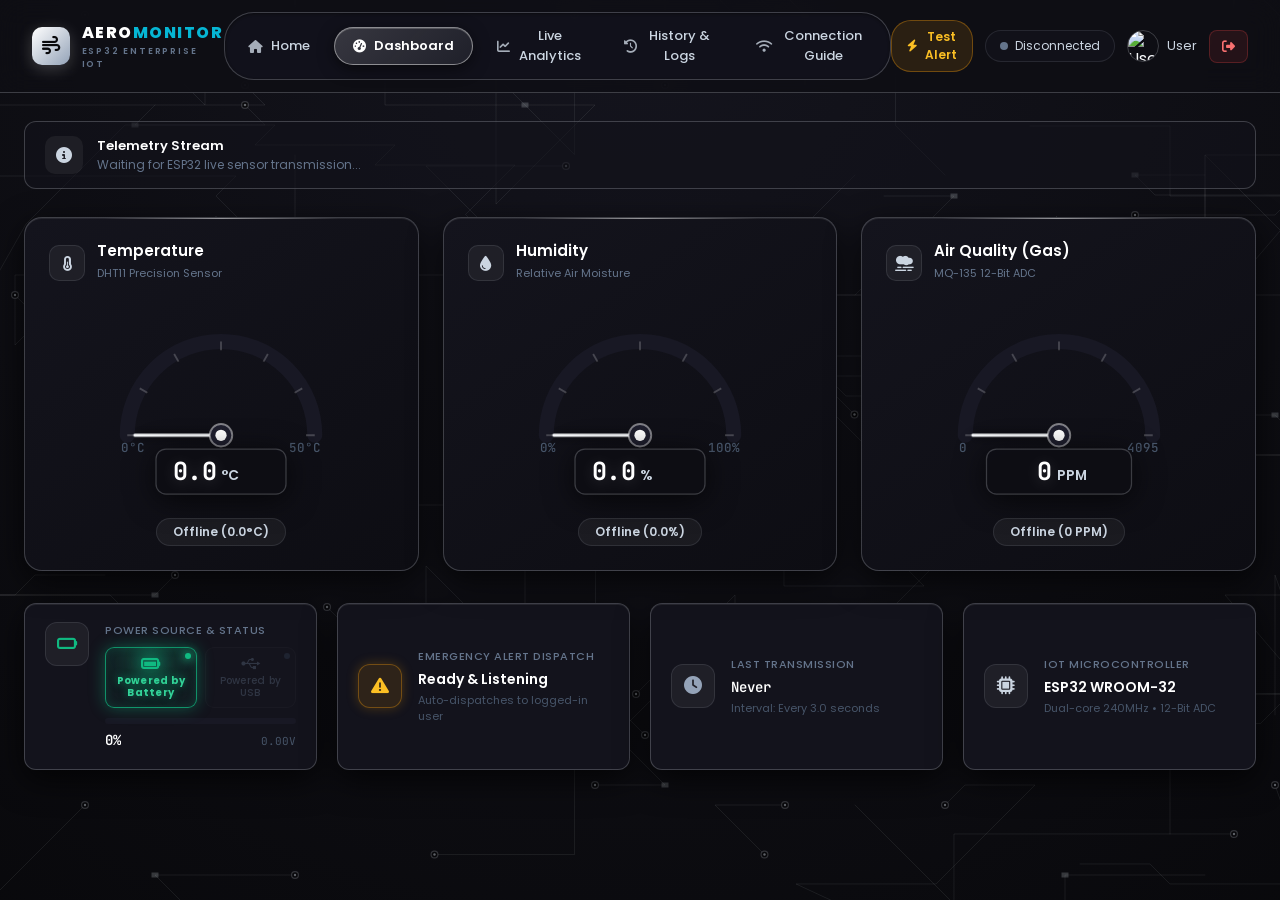
==== commit c1770cf4: "Add files via upload" ====
--- a/dashboard.html
+++ b/dashboard.html
@@ -12,7 +12,7 @@
     <script src="https://cdn.jsdelivr.net/npm/chart.js@4.4.2/dist/chart.umd.min.js"></script>
     <!-- EmailJS SDK -->
     <script type="text/javascript" src="https://cdn.jsdelivr.net/npm/@emailjs/browser@4/dist/email.min.js"></script>
-    <link rel="stylesheet" href="css/style.css?v=2.6">
+    <link rel="stylesheet" href="css/style.css?v=2.7">
 </head>
 <body class="dashboard-page theme-silver" id="dashboardBody">
     <!-- Interactive Silver PCB Trace Canvas (Highlights Under Cursor) -->
@@ -307,13 +307,32 @@
 
             <!-- System Diagnostics & Hardware Info Cards -->
             <section class="info-section">
-                <!-- Battery Level Card -->
-                <div class="info-card">
-                    <div class="info-icon battery-icon">
+                <!-- Battery Level & Power Source Card -->
+                <div class="info-card" id="powerDiagnosticsCard">
+                    <div class="info-icon battery-icon" id="batteryIconBox">
                         <i class="fas fa-battery-empty" id="batteryIcon"></i>
                     </div>
                     <div class="info-details">
-                        <span class="info-label" id="batteryLabel">Battery Level (18650 Li-ion)</span>
+                        <span class="info-label" id="batteryLabel">Power Source &amp; Status</span>
+
+                        <!-- Dual Glowing Power Source Badges (Battery & USB) -->
+                        <div class="power-source-tiles" id="powerSourceTiles">
+                            <button type="button" class="power-tile active-battery" id="tileBattery" onclick="togglePowerSource('battery')" title="Powered by 18650 Battery System">
+                                <span class="tile-icon-wrap">
+                                    <i class="fas fa-battery-full" id="tileBatteryIcon"></i>
+                                </span>
+                                <span class="tile-text">Powered by Battery</span>
+                                <span class="tile-led" id="tileBatteryLed"></span>
+                            </button>
+                            <button type="button" class="power-tile dimmed" id="tileUsb" onclick="togglePowerSource('usb')" title="Powered by USB / Mains Power">
+                                <span class="tile-icon-wrap">
+                                    <i class="fab fa-usb" id="tileUsbIcon"></i>
+                                </span>
+                                <span class="tile-text">Powered by USB</span>
+                                <span class="tile-led" id="tileUsbLed"></span>
+                            </button>
+                        </div>
+
                         <div class="battery-bar-container">
                             <div class="battery-bar" id="batteryBar" style="width: 0%"></div>
                         </div>
@@ -617,7 +636,7 @@
     <script src="https://www.gstatic.com/firebasejs/10.12.0/firebase-database-compat.js"></script>
     <script src="js/firebase-config.js"></script>
     <script src="js/auth.js"></script>
-    <script src="js/pcb-canvas.js?v=2.6"></script>
-    <script src="js/dashboard.js?v=2.6"></script>
+    <script src="js/pcb-canvas.js?v=2.7"></script>
+    <script src="js/dashboard.js?v=2.7"></script>
 </body>
 </html>
--- a/css/style.css
+++ b/css/style.css
@@ -1074,6 +1074,247 @@
     background: linear-gradient(90deg, #10b981, #06b6d4);
     border-radius: 3px;
     transition: width 1s ease;
+}
+
+#powerDiagnosticsCard {
+    align-items: flex-start;
+}
+
+/* ==========================================================================
+   DUAL POWER SOURCE TILES (BATTERY & USB)
+   ========================================================================== */
+.power-source-tiles {
+    display: flex;
+    gap: 8px;
+    margin: 8px 0 10px 0;
+    width: 100%;
+}
+
+.power-tile {
+    flex: 1;
+    min-width: 0;
+    position: relative;
+    display: flex;
+    flex-direction: column;
+    align-items: center;
+    justify-content: center;
+    text-align: center;
+    padding: 8px 6px 7px 6px;
+    border-radius: 9px;
+    background: rgba(255, 255, 255, 0.02);
+    border: 1px solid rgba(255, 255, 255, 0.08);
+    cursor: pointer;
+    outline: none;
+    font-family: inherit;
+    transition: all 0.3s cubic-bezier(0.4, 0, 0.2, 1);
+    user-select: none;
+    -webkit-tap-highlight-color: transparent;
+}
+
+.power-tile:focus-visible {
+    outline: 2px solid var(--border-silver-bright);
+}
+
+.power-tile .tile-icon-wrap {
+    display: flex;
+    align-items: center;
+    justify-content: center;
+    margin-bottom: 4px;
+    transition: all 0.3s ease;
+}
+
+.power-tile .tile-icon-wrap i {
+    font-size: 15px;
+    transition: all 0.3s ease;
+}
+
+.power-tile .tile-text {
+    font-size: 10px;
+    font-weight: 600;
+    letter-spacing: 0.25px;
+    line-height: 1.25;
+    white-space: normal;
+    text-align: center;
+    transition: all 0.3s ease;
+}
+
+/* Tiny Corner LED Indicator */
+.power-tile .tile-led {
+    position: absolute;
+    top: 5px;
+    right: 5px;
+    width: 6px;
+    height: 6px;
+    border-radius: 50%;
+    background: #334155;
+    transition: all 0.3s ease;
+}
+
+/* --------------------------------------------------------------------------
+   BATTERY ACTIVE & GLOWING STATE (Vivid Emerald Green Aura)
+   -------------------------------------------------------------------------- */
+.power-tile.active-battery {
+    background: radial-gradient(circle at top, rgba(16, 185, 129, 0.22), rgba(16, 185, 129, 0.06) 70%),
+                rgba(19, 19, 28, 0.90);
+    border: 1px solid rgba(16, 185, 129, 0.75);
+    box-shadow: 0 0 16px rgba(16, 185, 129, 0.40),
+                inset 0 0 10px rgba(16, 185, 129, 0.18);
+    animation: batteryNeonPulse 2.8s ease-in-out infinite;
+}
+
+.power-tile.active-battery .tile-icon-wrap i {
+    color: #10b981;
+    filter: drop-shadow(0 0 7px rgba(16, 185, 129, 0.95))
+            drop-shadow(0 0 12px rgba(16, 185, 129, 0.55));
+    transform: scale(1.15);
+}
+
+.power-tile.active-battery .tile-text {
+    color: #34d399;
+    text-shadow: 0 0 8px rgba(16, 185, 129, 0.70);
+    font-weight: 700;
+}
+
+.power-tile.active-battery .tile-led {
+    background: #10b981;
+    box-shadow: 0 0 8px #10b981, 0 0 12px #34d399;
+    animation: ledBlinkGreen 2s ease-in-out infinite;
+}
+
+@keyframes batteryNeonPulse {
+    0%, 100% {
+        box-shadow: 0 0 12px rgba(16, 185, 129, 0.35),
+                    inset 0 0 8px rgba(16, 185, 129, 0.14);
+        border-color: rgba(16, 185, 129, 0.65);
+    }
+    50% {
+        box-shadow: 0 0 22px rgba(16, 185, 129, 0.65),
+                    inset 0 0 14px rgba(16, 185, 129, 0.26);
+        border-color: rgba(16, 185, 129, 1);
+    }
+}
+
+@keyframes ledBlinkGreen {
+    0%, 100% { opacity: 1; transform: scale(1); }
+    50% { opacity: 0.6; transform: scale(0.9); }
+}
+
+/* --------------------------------------------------------------------------
+   USB ACTIVE & GLOWING STATE (Electric Cyan Aura)
+   -------------------------------------------------------------------------- */
+.power-tile.active-usb {
+    background: radial-gradient(circle at top, rgba(6, 182, 212, 0.22), rgba(6, 182, 212, 0.06) 70%),
+                rgba(19, 19, 28, 0.90);
+    border: 1px solid rgba(6, 182, 212, 0.75);
+    box-shadow: 0 0 16px rgba(6, 182, 212, 0.40),
+                inset 0 0 10px rgba(6, 182, 212, 0.18);
+    animation: usbNeonPulse 2.8s ease-in-out infinite;
+}
+
+.power-tile.active-usb .tile-icon-wrap i {
+    color: #06b6d4;
+    filter: drop-shadow(0 0 7px rgba(6, 182, 212, 0.95))
+            drop-shadow(0 0 12px rgba(6, 182, 212, 0.55));
+    transform: scale(1.15);
+}
+
+.power-tile.active-usb .tile-text {
+    color: #38bdf8;
+    text-shadow: 0 0 8px rgba(6, 182, 212, 0.70);
+    font-weight: 700;
+}
+
+.power-tile.active-usb .tile-led {
+    background: #06b6d4;
+    box-shadow: 0 0 8px #06b6d4, 0 0 12px #38bdf8;
+    animation: ledBlinkCyan 2s ease-in-out infinite;
+}
+
+@keyframes usbNeonPulse {
+    0%, 100% {
+        box-shadow: 0 0 12px rgba(6, 182, 212, 0.35),
+                    inset 0 0 8px rgba(6, 182, 212, 0.14);
+        border-color: rgba(6, 182, 212, 0.65);
+    }
+    50% {
+        box-shadow: 0 0 22px rgba(6, 182, 212, 0.65),
+                    inset 0 0 14px rgba(6, 182, 212, 0.26);
+        border-color: rgba(6, 182, 212, 1);
+    }
+}
+
+@keyframes ledBlinkCyan {
+    0%, 100% { opacity: 1; transform: scale(1); }
+    50% { opacity: 0.6; transform: scale(0.9); }
+}
+
+/* --------------------------------------------------------------------------
+   DIMMED & INACTIVE STATE (Subdued / Standby)
+   -------------------------------------------------------------------------- */
+.power-tile.dimmed {
+    opacity: 0.35;
+    background: rgba(255, 255, 255, 0.02);
+    border-color: rgba(255, 255, 255, 0.06);
+    box-shadow: none;
+    animation: none;
+}
+
+.power-tile.dimmed .tile-icon-wrap i {
+    color: #64748b;
+    filter: none;
+    transform: scale(1);
+}
+
+.power-tile.dimmed .tile-text {
+    color: #64748b;
+    text-shadow: none;
+    font-weight: 500;
+}
+
+.power-tile.dimmed .tile-led {
+    background: #334155;
+    box-shadow: none;
+    animation: none;
+}
+
+.power-tile:hover:not(.active-battery):not(.active-usb) {
+    opacity: 0.65;
+    background: rgba(255, 255, 255, 0.05);
+    border-color: rgba(255, 255, 255, 0.18);
+}
+
+/* Left Icon Dynamic Glow Effects */
+.battery-icon.glow-battery {
+    background: rgba(16, 185, 129, 0.14) !important;
+    border-color: rgba(16, 185, 129, 0.55) !important;
+    box-shadow: 0 0 14px rgba(16, 185, 129, 0.30) !important;
+    color: #10b981 !important;
+}
+
+.battery-icon.glow-usb {
+    background: rgba(6, 182, 212, 0.14) !important;
+    border-color: rgba(6, 182, 212, 0.55) !important;
+    box-shadow: 0 0 14px rgba(6, 182, 212, 0.30) !important;
+    color: #06b6d4 !important;
+}
+
+.battery-icon.glow-offline {
+    background: rgba(255, 255, 255, 0.04) !important;
+    border-color: var(--border-subtle) !important;
+    box-shadow: none !important;
+    color: #64748b !important;
+}
+
+@media (max-width: 480px) {
+    .power-tile {
+        padding: 7px 4px;
+    }
+    .power-tile .tile-text {
+        font-size: 9.5px;
+    }
+    .power-tile .tile-icon-wrap i {
+        font-size: 13.5px;
+    }
 }
 
 /* ==========================================================================
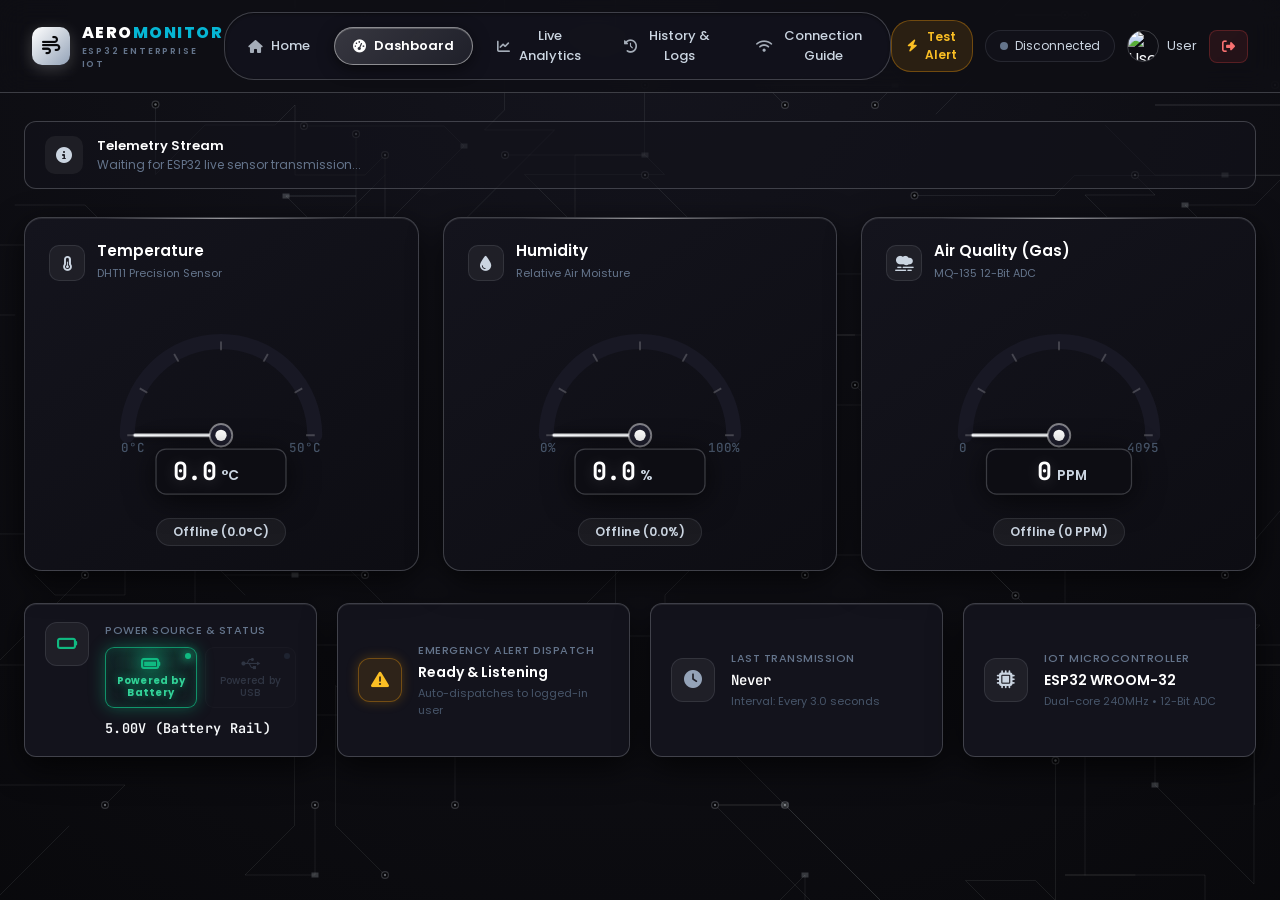
==== commit ff4cd0ff: "Add files via upload" ====
--- a/dashboard.html
+++ b/dashboard.html
@@ -12,7 +12,7 @@
     <script src="https://cdn.jsdelivr.net/npm/chart.js@4.4.2/dist/chart.umd.min.js"></script>
     <!-- EmailJS SDK -->
     <script type="text/javascript" src="https://cdn.jsdelivr.net/npm/@emailjs/browser@4/dist/email.min.js"></script>
-    <link rel="stylesheet" href="css/style.css?v=2.7">
+    <link rel="stylesheet" href="css/style.css?v=2.8">
 </head>
 <body class="dashboard-page theme-silver" id="dashboardBody">
     <!-- Interactive Silver PCB Trace Canvas (Highlights Under Cursor) -->
@@ -333,14 +333,10 @@
                             </button>
                         </div>
 
-                        <div class="battery-bar-container">
-                            <div class="battery-bar" id="batteryBar" style="width: 0%"></div>
+                        <div class="power-rail-row" style="margin-top: 4px;">
+                            <span class="info-value font-mono" id="batteryVoltage">5.00V (Battery Rail)</span>
                         </div>
-                        <div class="info-flex-row">
-                            <span class="info-value font-mono" id="batteryValue">0%</span>
-                            <span class="info-subtext font-mono" id="batteryVoltage">0.00V</span>
-                        </div>
-                        <span class="battery-status-note" id="batteryStatusNote" style="display:none; font-size:10.5px; color:#94a3b8; margin-top:5px; line-height:1.4;"></span>
+                        <span class="battery-status-note" id="batteryStatusNote" style="display:none; font-size:10.5px; color:#94a3b8; margin-top:4px; line-height:1.4;"></span>
                     </div>
                 </div>
 
@@ -636,7 +632,7 @@
     <script src="https://www.gstatic.com/firebasejs/10.12.0/firebase-database-compat.js"></script>
     <script src="js/firebase-config.js"></script>
     <script src="js/auth.js"></script>
-    <script src="js/pcb-canvas.js?v=2.7"></script>
-    <script src="js/dashboard.js?v=2.7"></script>
+    <script src="js/pcb-canvas.js?v=2.8"></script>
+    <script src="js/dashboard.js?v=2.8"></script>
 </body>
 </html>
--- a/css/style.css
+++ b/css/style.css
@@ -1078,6 +1078,20 @@
 
 #powerDiagnosticsCard {
     align-items: flex-start;
+}
+
+.power-rail-row {
+    margin-top: 5px;
+    display: flex;
+    align-items: center;
+    justify-content: flex-start;
+}
+
+.power-rail-row .info-value {
+    font-size: 13.5px;
+    font-weight: 600;
+    color: var(--text-primary);
+    letter-spacing: 0.3px;
 }
 
 /* ==========================================================================
